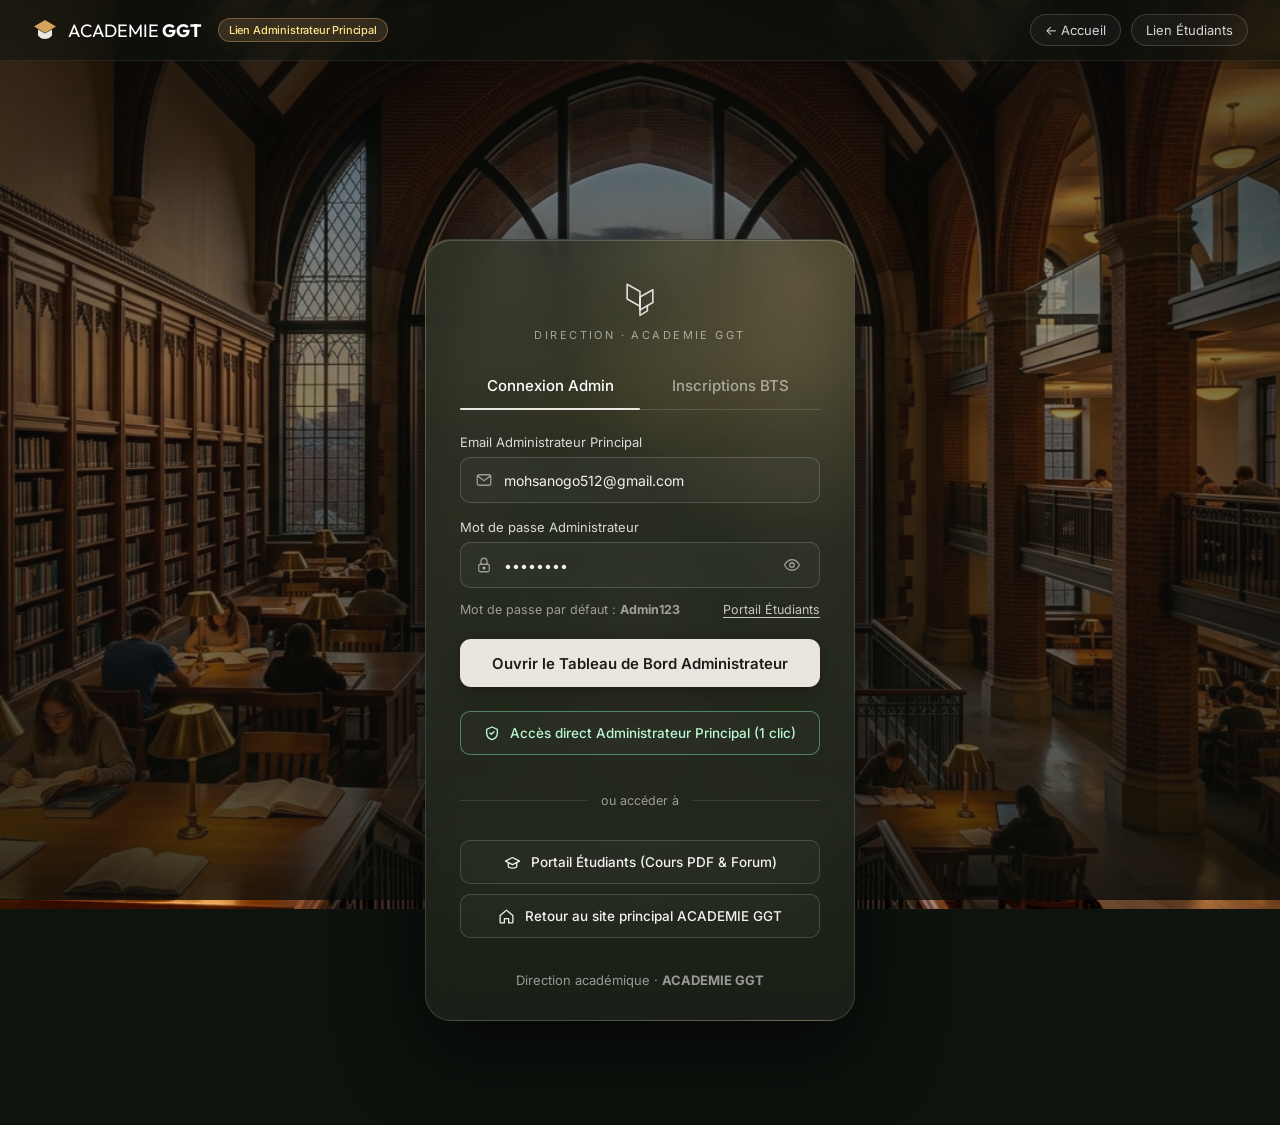
==== admin.html @ 1b9a5906 "feat: initial commit - ACADEMIE GGT platform (vitrine, etudiant, admin, backend Flask & render confi" ====
<!DOCTYPE html>
<html lang="fr">
<head>
  <meta charset="UTF-8" />
  <meta name="viewport" content="width=device-width, initial-scale=1.0" />
  <title>ACADEMIE GGT — Portail Administrateur Principal</title>
  <link rel="preconnect" href="https://fonts.googleapis.com" />
  <link rel="preconnect" href="https://fonts.gstatic.com" crossorigin />
  <link href="https://fonts.googleapis.com/css2?family=Outfit:wght@300;400;500;600;700;800&family=Inter:wght@400;500;600;700&display=swap" rel="stylesheet" />
  <link rel="stylesheet" href="portal.css?v=5" />
  <link rel="stylesheet" href="admin.css?v=1" />
</head>
<body class="admin-page">

  <!-- Image d'arrière-plan universitaire (Rectorat / Direction au crépuscule doré) -->
  <div class="portal-bg" aria-hidden="true"></div>
  <div class="portal-bg-shade" aria-hidden="true"></div>

  <header class="topbar">
    <a href="index.html" class="brand">
      <svg width="26" height="26" viewBox="0 0 26 26" fill="none">
        <path d="M13 3L2 9.5L13 16L24 9.5L13 3Z" fill="#D4A359"/>
        <path d="M6 12.5V18.5C6 18.5 8.5 22 13 22C17.5 22 20 18.5 20 18.5V12.5L13 16.5L6 12.5Z" fill="white" opacity="0.9"/>
      </svg>
      <span>ACADEMIE <strong>GGT</strong></span>
      <span class="badge-pill admin-pill">Lien Administrateur Principal</span>
    </a>
    <div class="topbar-links">
      <a href="index.html" class="ghost-link">← Accueil</a>
      <a href="etudiant.html" class="ghost-link">Lien Étudiants</a>
      <button id="adminLogoutBtn" class="btn-danger-sm" style="display:none">Déconnexion</button>
    </div>
  </header>

  <main class="portal-wrap">

    <!-- ══════════════════════════════════════════════════════════
         CARTE GLASSMORPHISM — CONNEXION ADMINISTRATEUR PRINCIPAL
         ══════════════════════════════════════════════════════════ -->
    <section id="adminLoginView" class="glass-auth-stage">
      <div class="glass-card">

        <!-- Emblème géométrique filaire en haut au centre -->
        <div class="glass-crest" aria-hidden="true">
          <svg width="44" height="44" viewBox="0 0 48 48" fill="none" stroke="currentColor" stroke-width="1.8" stroke-linecap="round" stroke-linejoin="round">
            <polygon points="10,9 24,17 24,33 10,25"/>
            <polygon points="24,23 38,15 38,29 24,37"/>
            <polyline points="24,33 24,43 32,38 32,32.5"/>
          </svg>
          <span class="crest-caption">DIRECTION · ACADEMIE GGT</span>
        </div>

        <!-- Onglets style référence -->
        <div class="glass-tabs">
          <button type="button" class="glass-tab active">Connexion Admin</button>
          <a href="etudiant.html?tab=register" class="glass-tab" style="text-decoration:none;display:inline-block;text-align:center">Inscriptions BTS</a>
        </div>

        <!-- Formulaire Administrateur Principal -->
        <form id="adminLoginForm" class="glass-form">
          <div class="field-group">
            <label for="adminEmail" class="field-label">Email Administrateur Principal</label>
            <div class="field-box">
              <svg class="field-ico" width="18" height="18" viewBox="0 0 24 24" fill="none" stroke="currentColor" stroke-width="1.7">
                <rect x="3" y="5" width="18" height="14" rx="2.5"/>
                <path d="M3.5 6.5L12 13L20.5 6.5"/>
              </svg>
              <input type="email" id="adminEmail" value="mohsanogo512@gmail.com" readonly />
            </div>
          </div>

          <div class="field-group">
            <label for="adminPwd" class="field-label">Mot de passe Administrateur</label>
            <div class="field-box">
              <svg class="field-ico" width="18" height="18" viewBox="0 0 24 24" fill="none" stroke="currentColor" stroke-width="1.7">
                <rect x="5" y="11" width="14" height="10" rx="2"/>
                <path d="M8 11V7a4 4 0 0 1 8 0v4"/>
                <circle cx="12" cy="16" r="1.2" fill="currentColor"/>
              </svg>
              <input type="password" id="adminPwd" value="Admin123" placeholder="Entrez le mot de passe administrateur" required />
              <button type="button" class="eye-btn" id="toggleAdminPwd" title="Afficher / masquer le mot de passe">
                <svg width="18" height="18" viewBox="0 0 24 24" fill="none" stroke="currentColor" stroke-width="1.7">
                  <path d="M2 12s3.6-7 10-7 10 7 10 7-3.6 7-10 7-10-7-10-7Z"/>
                  <circle cx="12" cy="12" r="3"/>
                </svg>
              </button>
            </div>
          </div>

          <div class="glass-row-meta">
            <span>Mot de passe par défaut : <strong>Admin123</strong></span>
            <a href="etudiant.html" class="aux-link">Portail Étudiants</a>
          </div>

          <button type="submit" class="btn-ivory">Ouvrir le Tableau de Bord Administrateur</button>
          <button type="button" id="quickAdminBtn" class="btn-outline-glass" style="margin-top:8px;border-color:rgba(134,239,172,.45);color:#bbf7d0">
            <svg width="16" height="16" viewBox="0 0 24 24" fill="none" stroke="currentColor" stroke-width="2" stroke-linecap="round" stroke-linejoin="round">
              <path d="M12 3l8 3.5v5.5c0 5-3.4 8.6-8 10-4.6-1.4-8-5-8-10V6.5L12 3z"/>
              <path d="M9 12l2 2 4-4"/>
            </svg>
            Accès direct Administrateur Principal (1 clic)
          </button>
          <div id="adminLoginMsg" class="alert-box" role="alert"></div>

          <div class="glass-divider">ou accéder à</div>

          <div class="glass-alt-actions">
            <a href="etudiant.html" class="btn-outline-glass">
              <svg width="17" height="17" viewBox="0 0 24 24" fill="none" stroke="currentColor" stroke-width="1.8" stroke-linecap="round" stroke-linejoin="round">
                <path d="M22 10L12 5 2 10l10 5 10-5z"/>
                <path d="M6 12.5v4.5c0 1.7 2.7 3 6 3s6-1.3 6-3v-4.5"/>
              </svg>
              Portail Étudiants (Cours PDF & Forum)
            </a>
            <a href="index.html" class="btn-outline-glass">
              <svg width="17" height="17" viewBox="0 0 24 24" fill="none" stroke="currentColor" stroke-width="1.8" stroke-linecap="round" stroke-linejoin="round">
                <path d="M3 10.5L12 3l9 7.5V20a1 1 0 0 1-1 1h-5v-6H9v6H4a1 1 0 0 1-1-1v-9.5Z"/>
              </svg>
              Retour au site principal ACADEMIE GGT
            </a>
          </div>

          <p class="glass-foot">
            Direction académique · <strong>ACADEMIE GGT</strong>
          </p>
        </form>

      </div>
    </section>

    <!-- ═══════════════════════════════════════════════════════════
         INTERFACE ADMINISTRATEUR INSPIRÉE DE planet1.jpg (PinenMFB)
         ═══════════════════════════════════════════════════════════ -->
    <section id="adminDashView" style="display:none">
      <div class="pinen-shell">

        <!-- ── SIDEBAR GAUCHE BLANCHE ── -->
        <aside class="pinen-sidebar">
          <div>
            <div class="pinen-brand">
              <div class="pinen-brand-logo">G</div>
              <div>
                <div class="pinen-brand-name">ACADEMIE GGT</div>
                <span class="pinen-brand-sub">Direction & Pilotage BTS</span>
              </div>
            </div>

            <div class="pinen-nav-section">
              <span class="pinen-nav-label">MENU</span>
              <div class="pinen-nav-list">
                <button type="button" class="pinen-nav-btn active" data-section="all">
                  <svg viewBox="0 0 24 24" fill="none" stroke="currentColor" stroke-width="1.9" stroke-linecap="round" stroke-linejoin="round">
                    <path d="M3 10.5L12 3l9 7.5V20a1 1 0 0 1-1 1h-5v-6H9v6H4a1 1 0 0 1-1-1v-9.5Z"/>
                  </svg>
                  Vue d'ensemble
                </button>
                <button type="button" class="pinen-nav-btn" data-section="secInscriptions">
                  <svg viewBox="0 0 24 24" fill="none" stroke="currentColor" stroke-width="1.9" stroke-linecap="round" stroke-linejoin="round">
                    <path d="M16 21v-2a4 4 0 0 0-4-4H6a4 4 0 0 0-4 4v2"/><circle cx="9" cy="7" r="4"/><path d="M19 8v6"/><path d="M22 11h-6"/>
                  </svg>
                  Inscriptions
                  <span class="pinen-nav-badge" id="navBadgeInscr">10</span>
                </button>
                <button type="button" class="pinen-nav-btn" data-section="secCoursPdf">
                  <svg viewBox="0 0 24 24" fill="none" stroke="currentColor" stroke-width="1.9" stroke-linecap="round" stroke-linejoin="round">
                    <path d="M14 2H6a2 2 0 0 0-2 2v16a2 2 0 0 0 2 2h12a2 2 0 0 0 2-2V8z"/><polyline points="14 2 14 8 20 8"/>
                  </svg>
                  Cours & PDF
                  <span class="pinen-nav-badge" id="navBadgePdfs">5</span>
                </button>
                <button type="button" class="pinen-nav-btn" data-section="secForum">
                  <svg viewBox="0 0 24 24" fill="none" stroke="currentColor" stroke-width="1.9" stroke-linecap="round" stroke-linejoin="round">
                    <path d="M21 15a2 2 0 0 1-2 2H7l-4 4V5a2 2 0 0 1 2-2h14a2 2 0 0 1 2 2z"/>
                  </svg>
                  Forum & Visites
                </button>
              </div>
            </div>

            <div class="pinen-nav-section">
              <span class="pinen-nav-label">FINANCES & COURRIER</span>
              <div class="pinen-nav-list">
                <button type="button" class="pinen-nav-btn" data-section="secInscriptions">
                  <svg viewBox="0 0 24 24" fill="none" stroke="currentColor" stroke-width="1.9" stroke-linecap="round" stroke-linejoin="round">
                    <rect x="2" y="5" width="20" height="14" rx="2"/><line x1="2" y1="10" x2="22" y2="10"/>
                  </svg>
                  Budget (10.000 F)
                </button>
                <button type="button" class="pinen-nav-btn" data-section="secMailbox">
                  <svg viewBox="0 0 24 24" fill="none" stroke="currentColor" stroke-width="1.9" stroke-linecap="round" stroke-linejoin="round">
                    <rect x="2" y="4" width="20" height="16" rx="2"/><path d="m22 7-10 7L2 7"/>
                  </svg>
                  Boîte Mail Site
                  <span class="pinen-nav-badge" id="navBadgeMail">6</span>
                </button>
              </div>
            </div>

            <div class="pinen-nav-section">
              <span class="pinen-nav-label">NAVIGATION SITE</span>
              <div class="pinen-nav-list">
                <a href="etudiant.html" class="pinen-nav-btn">
                  <svg viewBox="0 0 24 24" fill="none" stroke="currentColor" stroke-width="1.9" stroke-linecap="round" stroke-linejoin="round">
                    <path d="M22 10L12 5 2 10l10 5 10-5z"/><path d="M6 12.5v4.5c0 1.7 2.7 3 6 3s6-1.3 6-3v-4.5"/>
                  </svg>
                  Portail Étudiant
                </a>
                <a href="index.html" class="pinen-nav-btn">
                  <svg viewBox="0 0 24 24" fill="none" stroke="currentColor" stroke-width="1.9" stroke-linecap="round" stroke-linejoin="round">
                    <circle cx="12" cy="12" r="10"/><line x1="2" y1="12" x2="22" y2="12"/><path d="M12 2a15.3 15.3 0 0 1 4 10 15.3 15.3 0 0 1-4 10 15.3 15.3 0 0 1-4-10 15.3 15.3 0 0 1 4-10z"/>
                  </svg>
                  Site Principal
                </a>
                <button type="button" id="sidebarLogoutBtn" class="pinen-nav-btn">
                  <svg viewBox="0 0 24 24" fill="none" stroke="currentColor" stroke-width="1.9" stroke-linecap="round" stroke-linejoin="round">
                    <path d="M9 21H5a2 2 0 0 1-2-2V5a2 2 0 0 1 2-2h4"/><polyline points="16 17 21 12 16 7"/><line x1="21" y1="12" x2="9" y2="12"/>
                  </svg>
                  Déconnexion
                </button>
              </div>
            </div>
          </div>

          <!-- Carte Sombre Bas de Sidebar (Clôture Fin de Mois) -->
          <div class="pinen-pro-card">
            <div class="pinen-pro-ico">G</div>
            <h4>Clôture Fin de Mois</h4>
            <p>Chaque identifiant est valable 1 mois exact. Clôturez le mois pour renouveler les cotisations de 10.000 FCFA.</p>
            <button type="button" id="expireMonthBtn" class="pinen-pro-btn">
              Clôturer le mois (10.000 F)
            </button>
          </div>
        </aside>

        <!-- ── ZONE PRINCIPALE DROITE ── -->
        <div class="pinen-main">

          <!-- En-tête Supérieur (identique à planet1.jpg) -->
          <header class="pinen-header">
            <div class="pinen-title-wrap">
              <h1>Rapport Académique & Budget</h1>
              <p id="smtpStatusText">Vendredi 16 Octobre 2026 · Tarif mensuel : 10.000 FCFA / étudiant (10 inscriptions simulées)</p>
            </div>

            <div class="pinen-header-right">
              <div class="pinen-search-box">
                <svg width="16" height="16" viewBox="0 0 24 24" fill="none" stroke="#5b625e" stroke-width="2">
                  <circle cx="11" cy="11" r="8"/><line x1="21" y1="21" x2="16.65" y2="16.65"/>
                </svg>
                <input type="text" id="adminSearchInput" placeholder="Rechercher un étudiant, ID..." />
              </div>

              <button type="button" class="pinen-icon-circle" id="topMailBtn" title="Ouvrir la Boîte Mail du Site">
                <span class="pinen-notif-dot" id="mailNotifDot"></span>
                <svg width="18" height="18" viewBox="0 0 24 24" fill="none" stroke="currentColor" stroke-width="1.9">
                  <rect x="2" y="4" width="20" height="16" rx="2"/><path d="m22 7-10 7L2 7"/>
                </svg>
              </button>

              <div class="pinen-profile">
                <div class="pinen-avatar">
                  <svg width="20" height="20" viewBox="0 0 24 24" fill="none" stroke="currentColor" stroke-width="1.9">
                    <path d="M20 21v-2a4 4 0 0 0-4-4H8a4 4 0 0 0-4 4v2"/><circle cx="12" cy="7" r="4"/>
                  </svg>
                </div>
                <div class="pinen-profile-info">
                  <strong>Mohamed Sanogo</strong>
                  <span>Administrateur Principal</span>
                </div>
              </div>
            </div>
          </header>

          <!-- Bannière de Notification Globale -->
          <div id="adminGlobalNotice" class="alert-box" style="display:none;background:linear-gradient(135deg, #1e40af, #0284c7);color:#ffffff;border:none;border-radius:14px;padding:14px 18px;box-shadow:0 8px 24px rgba(30,64,175,0.3)"></div>

          <!-- ── GRILLE BENTO (4 KPIs + Barres Forum + Camembert Budget + Bulles Top Étudiants) ── -->
          <div class="pinen-bento" id="bentoOverview">

            <!-- Colonne Gauche (4 KPIs + Graphique Barres) -->
            <div class="pinen-bento-left">

              <!-- 4 KPI Cards (2x2) -->
              <div class="pinen-kpi-grid">
                <!-- KPI 1 : Budget (Carte Vert Forêt Featured) -->
                <article class="pinen-kpi featured">
                  <div class="pinen-kpi-top">
                    <div class="pinen-kpi-ico">
                      <svg width="22" height="22" viewBox="0 0 24 24" fill="none" stroke="currentColor" stroke-width="2">
                        <rect x="2" y="5" width="20" height="14" rx="2"/><line x1="2" y1="10" x2="22" y2="10"/>
                      </svg>
                    </div>
                    <span class="pinen-pill-delta" id="kpiBudgetDelta">+100% objectif</span>
                  </div>
                  <div class="pinen-kpi-label">Budget Total (10.000 FCFA × 10 inscr.)</div>
                  <div class="pinen-kpi-bottom">
                    <strong class="pinen-kpi-val" id="kpiBudgetTotal">100 000 FCFA</strong>
                    <span class="pinen-kpi-sub" id="kpiBudgetSub">70.000 F validés<br>30.000 F à approuver</span>
                  </div>
                </article>

                <!-- KPI 2 : Inscriptions à Valider & Approuver -->
                <article class="pinen-kpi">
                  <div class="pinen-kpi-top">
                    <div class="pinen-kpi-ico">
                      <svg width="22" height="22" viewBox="0 0 24 24" fill="none" stroke="currentColor" stroke-width="2">
                        <line x1="18" y1="20" x2="18" y2="10"/><line x1="12" y1="20" x2="12" y2="4"/><line x1="6" y1="20" x2="6" y2="14"/>
                      </svg>
                    </div>
                    <span class="pinen-pill-delta" id="kpiInscrBadge">+10.9%</span>
                  </div>
                  <div class="pinen-kpi-label">Inscriptions Simulées (À valider / Approuvées)</div>
                  <div class="pinen-kpi-bottom">
                    <strong class="pinen-kpi-val" id="kpiTotalInscr">10</strong>
                    <span class="pinen-kpi-sub" id="kpiInscrSub">7 approuvées<br>3 à valider</span>
                  </div>
                </article>

                <!-- KPI 3 : Visites & Étudiants Actifs Forum -->
                <article class="pinen-kpi">
                  <div class="pinen-kpi-top">
                    <div class="pinen-kpi-ico">
                      <svg width="22" height="22" viewBox="0 0 24 24" fill="none" stroke="currentColor" stroke-width="2">
                        <path d="M16 21v-2a4 4 0 0 0-4-4H6a4 4 0 0 0-4 4v2"/><circle cx="9" cy="7" r="4"/><line x1="19" y1="8" x2="19" y2="14"/><line x1="22" y1="11" x2="16" y2="11"/>
                      </svg>
                    </div>
                    <span class="pinen-pill-delta">+24.6%</span>
                  </div>
                  <div class="pinen-kpi-label">Visites & Étudiants Actifs sur le Forum</div>
                  <div class="pinen-kpi-bottom">
                    <strong class="pinen-kpi-val" id="kpiForumVisits">2 048</strong>
                    <span class="pinen-kpi-sub">Visites étudiants<br>vs mois dernier</span>
                  </div>
                </article>

                <!-- KPI 4 : Boîte Mail & Cours PDF -->
                <article class="pinen-kpi">
                  <div class="pinen-kpi-top">
                    <div class="pinen-kpi-ico">
                      <svg width="22" height="22" viewBox="0 0 24 24" fill="none" stroke="currentColor" stroke-width="2">
                        <path d="M20.59 13.41l-7.17 7.17a2 2 0 0 1-2.83 0L2 12V2h10l8.59 8.59a2 2 0 0 1 0 2.82z"/><line x1="7" y1="7" x2="7.01" y2="7"/>
                      </svg>
                    </div>
                    <span class="pinen-pill-delta">+20.9%</span>
                  </div>
                  <div class="pinen-kpi-label">Messages Boîte Mail & Cours PDF Publiés</div>
                  <div class="pinen-kpi-bottom">
                    <strong class="pinen-kpi-val" id="kpiMailAndPdf">6 Mails · 5 PDF</strong>
                    <span class="pinen-kpi-sub" id="kpiUnreadSub">3 mails non lus<br>5 supports BTS</span>
                  </div>
                </article>
              </div>

              <!-- Graphique Barres Doubles : Statistiques de visite des étudiants les plus actifs sur le forum -->
              <article class="pinen-habbits-card">
                <div class="pinen-card-head">
                  <div>
                    <h3>Statistiques de Visite — Étudiants les Plus Actifs sur le Forum</h3>
                    <p>Suivi des visites du portail, téléchargements PDF et interventions sur le forum académique</p>
                  </div>
                  <button type="button" class="pinen-filter-pill" onclick="document.getElementById('secForum').scrollIntoView({behavior:'smooth'})">
                    Ce mois (Oct. 2026) ▾
                  </button>
                </div>

                <div class="pinen-legend">
                  <span><i class="pinen-dot light"></i> Visites & lectures PDF</span>
                  <span><i class="pinen-dot dark"></i> Interventions & réponses Forum</span>
                </div>

                <div class="pinen-bars-stage">
                  <div class="pinen-y-axis">
                    <span>400</span>
                    <span>300</span>
                    <span>200</span>
                    <span>100</span>
                    <span>0</span>
                  </div>
                  <div class="pinen-bars-cols" id="forumActiveBars">
                    <!-- Généré dynamiquement par JS -->
                  </div>
                </div>
              </article>

            </div>

            <!-- Colonne Droite (Camembert Budget + Bulles Top Étudiants Forum) -->
            <div class="pinen-bento-right">

              <!-- Carte Camembert Vert Sauge : Répartition du Budget (10 x 10.000 FCFA) -->
              <article class="pinen-stat-card">
                <div class="pinen-card-head">
                  <div>
                    <h3>Statistiques Budget & Filières</h3>
                    <p>Base : 10.000 FCFA / personne (10 inscr.)</p>
                  </div>
                  <span class="pinen-filter-pill" style="background:rgba(255,255,255,.55)">100.000 F ▾</span>
                </div>

                <div class="pinen-pie-wrap">
                  <svg class="pinen-pie-svg" viewBox="0 0 200 200">
                    <!-- Secteur principal : Cotisations Approuvées (70%) -->
                    <circle cx="100" cy="100" r="88" fill="#1d4ed8" />
                    <!-- Secteur 2 : Inscriptions en cours de traitement -->
                    <path d="M100,100 L180,62 A88,88 0 0,1 188,100 Z" fill="#0284c7" stroke="#e0f2fe" stroke-width="2" />
                    <!-- Secteur 3 : En attente de validation / cotisations -->
                    <path d="M100,100 L188,100 A88,88 0 0,1 164,160 Z" fill="#f59e0b" stroke="#e0f2fe" stroke-width="2" />
                    <line x1="100" y1="100" x2="180" y2="62" stroke="#e0f2fe" stroke-width="2" />
                  </svg>
                </div>

                <div class="pinen-stat-rows">
                  <div class="pinen-stat-row">
                    <span>Cotisations Approuvées</span>
                    <strong id="pieApprovedAmount">70.000 F</strong>
                    <span class="pinen-pill-delta" id="pieApprovedPct">+70.0%</span>
                  </div>
                  <div class="pinen-stat-row">
                    <span>Inscriptions à Valider</span>
                    <strong id="piePendingAmount">30.000 F</strong>
                    <span class="pinen-pill-delta warn" id="piePendingPct">3 en attente</span>
                  </div>
                  <div class="pinen-stat-row">
                    <span>Budget Total (10 inscr.)</span>
                    <strong id="pieTotalAmount">100.000 F</strong>
                    <span class="pinen-pill-delta">10.000 F/pers.</span>
                  </div>
                </div>

                <button type="button" id="approveAllQuickBtn" class="pinen-btn-green" style="width:100%;justify-content:center;margin-top:14px">
                  ✓ Approuver les 10 inscriptions (100.000 FCFA)
                </button>
              </article>

              <!-- Carte Bulles Vertes : Croissance & Top Étudiants Actifs du Forum -->
              <article class="pinen-growth-card">
                <div class="pinen-card-head">
                  <div>
                    <h3>Top Étudiants Actifs (Forum)</h3>
                    <p>Taux d'assiduité & participation par étudiant</p>
                  </div>
                  <span class="pinen-filter-pill">En direct ▾</span>
                </div>

                <div class="pinen-growth-body">
                  <div class="pinen-bubbles">
                    <div class="pinen-bubble b1">87%</div>
                    <div class="pinen-bubble b4">17%</div>
                    <div class="pinen-bubble b2">57%</div>
                    <div class="pinen-bubble b3">37%</div>
                  </div>

                  <div class="pinen-country-list" id="topActiveStudentsList">
                    <!-- Généré dynamiquement par JS -->
                  </div>
                </div>
              </article>

            </div>
          </div>

          <!-- ═══════════════════════════════════════════════════════════
               SECTION 1 : LES 10 INSCRIPTIONS À VALIDER & BUDGET (10.000 F / PERS.)
               ═══════════════════════════════════════════════════════════ -->
          <section class="pinen-panel-card" id="secInscriptions">
            <div class="pinen-panel-head">
              <div>
                <h3>Inscriptions à Valider & Approuver — Budget (10.000 FCFA / personne)</h3>
                <p>Simulation de <strong>10 inscriptions</strong> soit un budget mensuel de <strong>100.000 FCFA</strong> · Format ID : <code>Initiales-DateInscription-Classe</code> (valable 1 mois)</p>
              </div>
              <div style="display:flex;gap:10px;flex-wrap:wrap">
                <button type="button" id="approveAllBtn" class="pinen-btn-lime">
                  ✓ Tout Valider & Approuver (100.000 FCFA)
                </button>
                <button type="button" id="toggleAddStudentBtn" class="pinen-btn-green">
                  + Simuler une nouvelle inscription (+10.000 F)
                </button>
              </div>
            </div>

            <!-- Formulaire rapide pour simuler une inscription supplémentaire -->
            <form id="quickAddStudentForm" class="pinen-form" style="display:none;margin-bottom:18px;grid-template-columns:repeat(auto-fit,minmax(200px,1fr));display:none">
              <div>
                <label>Nom & Prénom de l'étudiant</label>
                <input type="text" id="simStuName" placeholder="Ex : Konan Franck Olivier" required />
              </div>
              <div>
                <label>Email de l'étudiant</label>
                <input type="email" id="simStuEmail" placeholder="franck.konan@academie-ggt.ci" required />
              </div>
              <div>
                <label>Téléphone</label>
                <input type="text" id="simStuPhone" placeholder="+225 07 00 00 00 00" />
              </div>
              <div>
                <label>Filière unique</label>
                <input type="text" id="simStuClasse" value="BTS 2 - GC-GT" readonly style="background:#eff6ff;font-weight:600;color:#1d4ed8;border:1px solid #bfdbfe" />
              </div>
              <div>
                <label>Établissement d'origine (Yamoussoukro)</label>
                <select id="simStuEcole" required>
                  <option value="INP-HB (ESTP Yamoussoukro)">INP-HB (ESTP Yamoussoukro)</option>
                  <option value="ESBTP Yamoussoukro">ESBTP Yamoussoukro</option>
                  <option value="EPI-YAKRO">EPI-YAKRO</option>
                  <option value="ESETEC Yamoussoukro">ESETEC Yamoussoukro</option>
                  <option value="2IFTP Yamoussoukro">2IFTP Yamoussoukro</option>
                  <option value="Autre établissement (Yamoussoukro)">Autre établissement (Yamoussoukro)</option>
                </select>
              </div>
              <div style="display:flex;align-items:flex-end">
                <button type="submit" class="pinen-btn-green" style="width:100%;justify-content:center">Ajouter (+10.000 FCFA)</button>
              </div>
            </form>

            <div class="table-scroll">
              <table class="pinen-table">
                <thead>
                  <tr>
                    <th>#</th>
                    <th>Étudiant & Contact</th>
                    <th>Établissement (Yamoussoukro)</th>
                    <th>Filière</th>
                    <th>Cotisation</th>
                    <th>Identifiant Unique</th>
                    <th>Statut & Validité (1 mois)</th>
                    <th>Actions Administrateur</th>
                  </tr>
                </thead>
                <tbody id="studentsTableBody"></tbody>
              </table>
            </div>
          </section>

          <!-- ═══════════════════════════════════════════════════════════
               SECTION 2 : BOÎTE MAIL DU SITE (mohsanogo512@gmail.com)
               ═══════════════════════════════════════════════════════════ -->
          <section class="pinen-panel-card" id="secMailbox">
            <div class="pinen-panel-head">
              <div>
                <h3>Boîte Mail du Site — Courriers & Demandes des Étudiants</h3>
                <p>Réception centralisée sur <strong>mohsanogo512@gmail.com</strong> (justificatifs de paiement 10.000 FCFA, demandes d'identifiants et questions)</p>
              </div>
              <span class="pinen-status active" id="inboxCountBadge">6 messages reçus</span>
            </div>

            <div class="pinen-mail-grid">
              <div class="pinen-mail-list" id="adminMailList"></div>
              <div class="pinen-mail-reader" id="adminMailReader"></div>
            </div>
          </section>

          <!-- ═══════════════════════════════════════════════════════════
               SECTION 3 : ENVOYER DES FICHIERS PDF AU NIVEAU DES COURS
               ═══════════════════════════════════════════════════════════ -->
          <section class="pinen-panel-card" id="secCoursPdf">
            <div class="pinen-panel-head">
              <div>
                <h3>Envoyer & Gérer les Fichiers PDF au Niveau des Cours</h3>
                <p>Publiez de nouveaux <strong>Cours PDF</strong> ou <strong>Exercices & Corrigés PDF</strong> directement accessibles dans l'Espace Étudiant et sur le site</p>
              </div>
            </div>

            <div class="admin-split">
              <form id="uploadPdfForm" class="pinen-form">
                <h4 style="font-family:'Outfit',sans-serif;font-size:17px;color:#1d4ed8">Ajouter un document PDF sur le site</h4>
                <label>Titre du cours ou de l'exercice corrigé</label>
                <input type="text" name="title" placeholder="Ex : Cours Levés & Cheminements Polygonaux" required />

                <label>Type de support PDF</label>
                <select name="category" required>
                  <option value="cours">Cours en format PDF</option>
                  <option value="exercice_corrige">Exercices & Corrigés en format PDF</option>
                </select>

                <label>Filière & Promotion</label>
                <input type="text" name="classe" value="BTS 2 - GC-GT" readonly style="background:#eff6ff;font-weight:600;color:#1d4ed8" />

                <label>Module / Matière Topographie</label>
                <select name="subject" required>
                  <option value="Levés & Tachéométrie">Levés & Tachéométrie (Stations totales & Cheminements)</option>
                  <option value="Calculs Topométriques">Calculs Topométriques (Gisement, Relèvement & Polygonation)</option>
                  <option value="GNSS & Géodésie">GNSS & Géodésie (GPS RTK & Systèmes WGS84/UTM)</option>
                  <option value="Foncier & Droit Cadastral">Foncier & Droit Cadastral (Bornage, Lotissement & ACD)</option>
                  <option value="DAO Topo & VRD">DAO Topo & VRD (Covadis, AutoCAD & Voirie)</option>
                  <option value="Projet de Fin d'Études GC-GT">Projet de Fin d'Études GC-GT</option>
                </select>

                <label>Sélectionner le fichier PDF</label>
                <input type="file" name="pdf_file" accept=".pdf,application/pdf" required />

                <button type="submit" class="pinen-btn-green" style="justify-content:center;margin-top:4px">
                  Envoyer le PDF sur le site (Cours & Corrigés)
                </button>
              </form>

              <div>
                <h4 style="font-family:'Outfit',sans-serif;font-size:17px;margin-bottom:12px;color:#0f172a">Supports PDF actuellement en ligne</h4>
                <div id="adminPdfList" style="display:grid;grid-template-columns:repeat(auto-fill,minmax(260px,1fr));gap:14px"></div>
              </div>
            </div>
          </section>

          <!-- ═══════════════════════════════════════════════════════════
               SECTION 4 : FORUM ACADÉMIQUE (PUBLIER, RÉPONDRE & VISITES)
               ═══════════════════════════════════════════════════════════ -->
          <section class="pinen-panel-card" id="secForum">
            <div class="pinen-panel-head">
              <div>
                <h3>Forum Académique — Publier un Sujet & Répondre aux Étudiants</h3>
                <p>Interagissez avec les étudiants, publiez des annonces de cours et suivez les membres les plus actifs</p>
              </div>
            </div>

            <div class="forum-layout">
              <form id="adminPostForm" class="pinen-form">
                <h4 style="font-family:'Outfit',sans-serif;font-size:17px;color:#1d4ed8">Publier sur le Forum en tant qu'Admin</h4>
                <label>Titre de l'annonce ou du sujet de cours</label>
                <input type="text" id="admPostTitle" placeholder="Ex : Corrigé du sujet blanc BTS GC-GT disponible" required />
                <label>Message destiné aux étudiants</label>
                <textarea id="admPostContent" rows="4" placeholder="Rédigez votre explication ou annonce officielle..." required></textarea>
                <button type="submit" class="pinen-btn-green" style="justify-content:center">
                  Publier sur le Forum Académique
                </button>
              </form>

              <div id="adminForumList" style="display:flex;flex-direction:column;gap:14px"></div>
            </div>
          </section>

        </div>
      </div>
    </section>

  </main>

  <script src="ggt-data.js?v=1"></script>
  <script>
    const API = (location.protocol === 'file:') ? 'http://localhost:5000' : '';
    const FEE_PER_STUDENT = GGT.FEE; // 10.000 FCFA par personne
    let adminPwd = sessionStorage.getItem('ggt_admin_pwd') || '';
    let selectedMailId = 1;
    let searchFilter = '';

    const esc = (v) => String(v ?? '').replace(/[&<>"']/g, c => ({ '&': '&amp;', '<': '&lt;', '>': '&gt;', '"': '&quot;', "'": '&#39;' }[c]));

    // Statistiques de visite et d'activité sur le forum des étudiants les plus actifs
    const ACTIVE_FORUM_STATS = [
      { name: 'Mohamed S.', fullName: 'Mohamed Sanogo', initials: 'MS', classe: 'BTS 2 - GC-GT', visits: 384, posts: 42, pct: 87 },
      { name: 'Koné A.', fullName: 'Koné Aminata', initials: 'KA', classe: 'BTS 2 - GC-GT', visits: 342, posts: 28, pct: 76 },
      { name: 'Kouadio M.', fullName: 'Kouadio Marc-Arthur', initials: 'KM', classe: 'BTS 2 - GC-GT', visits: 295, posts: 34, pct: 68 },
      { name: 'Yao Grâce', fullName: 'Yao Grâce Manuella', initials: 'YG', classe: 'BTS 2 - GC-GT', visits: 248, posts: 19, pct: 57 },
      { name: 'Bamba C.', fullName: 'Bamba Cheick Oumar', initials: 'BC', classe: 'BTS 2 - GC-GT', visits: 318, posts: 39, pct: 74 },
      { name: "N'Guessan E.", fullName: "N'Guessan Aya Estelle", initials: 'NE', classe: 'BTS 2 - GC-GT', visits: 330, posts: 22, pct: 64 }
    ];

    // Données partagées avec le portail étudiant (ggt-data.js)
    function getDefaultMailbox() { return GGT.defaultDB().mailbox; }
    function getLocalDB() {
      const db = GGT.load();
      if (!db.mailbox) { db.mailbox = getDefaultMailbox(); GGT.save(db); }
      return db;
    }
    function saveLocalDB(db) { GGT.save(db); }

    function generateStudentCodeLocal(fullName, regDateStr, classe) {
      const parts = (fullName || '').trim().split(/[\s\-']+/).filter(Boolean);
      const initials = parts.map(p => p[0].toUpperCase()).join('') || 'ETU';
      let ddmmyyyy = '16102026';
      if (regDateStr && regDateStr.includes('-')) {
        const [y, m, d] = regDateStr.split('-');
        ddmmyyyy = `${d}${m}${y}`;
      } else if (regDateStr && regDateStr.includes('/')) {
        ddmmyyyy = regDateStr.split(' ')[0].replace(/\//g, '');
      }
      const cleanClasse = (classe || '').toUpperCase().replace(/[^A-Z0-9]/g, '');
      return `${initials}-${ddmmyyyy}-${cleanClasse}`;
    }

    const formatFCFA = (n) => Number(n || 0).toLocaleString('fr-FR') + ' FCFA';

    const showNotice = (text, type = 'ok') => {
      const box = document.getElementById('adminGlobalNotice');
      box.style.display = 'block';
      box.style.background = type === 'err' ? 'linear-gradient(135deg, #b91c1c, #dc2626)' : 'linear-gradient(135deg, #1d4ed8, #0284c7)';
      box.innerHTML = text;
      box.scrollIntoView({ behavior: 'smooth', block: 'nearest' });
      setTimeout(() => { box.style.display = 'none'; }, 6000);
    };

    // Afficher / masquer le mot de passe
    document.getElementById('toggleAdminPwd').addEventListener('click', () => {
      const inp = document.getElementById('adminPwd');
      inp.type = inp.type === 'password' ? 'text' : 'password';
    });

    async function doAdminLogin(pwd) {
      const msg = document.getElementById('adminLoginMsg');
      try {
        const res = await fetch(API + '/api/admin/login', {
          method: 'POST',
          headers: { 'Content-Type': 'application/json' },
          body: JSON.stringify({ password: pwd })
        });
        const data = await res.json();
        if (!res.ok) throw new Error(data.error || 'Mot de passe incorrect');
        adminPwd = pwd;
        sessionStorage.setItem('ggt_admin_pwd', pwd);
        loadDashboard();
      } catch (err) {
        if (err.message === 'Mot de passe incorrect' || err.message === 'Mot de passe administrateur incorrect.') {
          msg.className = 'alert-box err';
          msg.textContent = 'Mot de passe incorrect. Utilisez Admin123';
          return;
        }
        if (pwd === 'Admin123') {
          adminPwd = pwd;
          sessionStorage.setItem('ggt_admin_pwd', pwd);
          loadDashboard();
        } else {
          msg.className = 'alert-box err';
          msg.textContent = 'Mot de passe incorrect. Utilisez Admin123';
        }
      }
    }

    document.getElementById('adminLoginForm').addEventListener('submit', async (e) => {
      e.preventDefault();
      const pwd = document.getElementById('adminPwd').value.trim();
      await doAdminLogin(pwd);
    });

    document.getElementById('quickAdminBtn')?.addEventListener('click', async () => {
      const inp = document.getElementById('adminPwd');
      if (inp) inp.value = 'Admin123';
      await doAdminLogin('Admin123');
    });

    function renderForumActiveCharts() {
      // Barres doubles (Customer Habbits style) avec animation staggered
      const barsWrap = document.getElementById('forumActiveBars');
      if (barsWrap) {
        barsWrap.innerHTML = ACTIVE_FORUM_STATS.map((s, idx) => {
          const visitH = Math.round((s.visits / 400) * 165);
          const postH = Math.round((s.posts / 48) * 165);
          return `
            <div class="pinen-bar-group" style="--i:${idx}" title="${s.fullName} (${s.classe}) : ${s.visits} visites · ${s.posts} messages forum">
              <div class="pinen-bar-pair">
                <div class="pinen-bar light" style="height:${visitH}px" data-val="${s.visits}"></div>
                <div class="pinen-bar dark" style="height:${postH}px" data-val="${s.posts}"></div>
              </div>
              <span class="pinen-bar-label">${s.name}</span>
            </div>
          `;
        }).join('');
      }

      // Top 4 étudiants actifs (Customer Growth style)
      const topWrap = document.getElementById('topActiveStudentsList');
      if (topWrap) {
        topWrap.innerHTML = ACTIVE_FORUM_STATS.slice(0, 4).map((s, idx) => `
          <div class="pinen-country-item" style="--i:${idx}">
            <div class="pinen-stu-badge">${s.initials}</div>
            <div>
              <div class="pinen-country-meta">
                <span>${s.fullName}</span>
                <small>${s.visits} vis. · ${s.posts} msg</small>
              </div>
              <div class="pinen-prog-track">
                <div class="pinen-prog-fill" style="width:${s.pct}%"></div>
              </div>
            </div>
          </div>
        `).join('');
      }
    }

    async function loadDashboard() {
      if (!adminPwd) return;
      const localDb = getLocalDB();
      let data = null;
      try {
        const res = await fetch(API + '/api/admin/overview', {
          headers: { 'X-Admin-Password': adminPwd }
        });
        if (res.ok) {
          data = await res.json();
          if (data.students && data.students.length >= 10) {
            localDb.students = data.students;
          } else {
            data.students = localDb.students;
          }
          if (data.resources && data.resources.length) {
            localDb.resources = data.resources;
          }
          if (data.forum && data.forum.length) {
            localDb.forum = data.forum;
          }
          saveLocalDB(localDb);
        }
      } catch (_) {}

      if (!data) {
        data = {
          admin_email: 'mohsanogo512@gmail.com',
          smtp_configured: false,
          students: localDb.students,
          resources: localDb.resources,
          forum: localDb.forum
        };
      }

      document.body.classList.add('admin-dash-active');
      document.getElementById('adminLoginView').style.display = 'none';
      document.getElementById('adminDashView').style.display = 'block';
      document.getElementById('adminLogoutBtn').style.display = 'inline-flex';

      const st = data.students || [];
      const totalCount = st.length;
      const activeCount = st.filter(s => s.status === 'active').length;
      const pendingCount = st.filter(s => s.status === 'pending').length;
      const expiredCount = st.filter(s => s.status === 'expired').length;

      // Calculs Budget (10.000 FCFA / personne)
      const totalSimulatedBudget = totalCount * FEE_PER_STUDENT;
      const approvedBudget = activeCount * FEE_PER_STUDENT;
      const pendingBudget = (pendingCount + expiredCount) * FEE_PER_STUDENT;
      const approvedPct = totalCount ? Math.round((activeCount / totalCount) * 100) : 0;

      document.getElementById('kpiBudgetTotal').textContent = formatFCFA(totalSimulatedBudget);
      document.getElementById('kpiBudgetDelta').textContent = `${approvedPct}% encaissé`;
      document.getElementById('kpiBudgetSub').innerHTML = `${ approvedBudget.toLocaleString('fr-FR') } F approuvés<br>${ pendingBudget.toLocaleString('fr-FR') } F à valider`;

      document.getElementById('kpiTotalInscr').textContent = totalCount;
      document.getElementById('kpiInscrBadge').textContent = pendingCount > 0 ? `${pendingCount} à valider` : '100% validé';
      document.getElementById('kpiInscrSub').innerHTML = `${activeCount} approuvées<br>${pendingCount} en attente`;

      const mails = localDb.mailbox || getDefaultMailbox();
      const unreadMails = mails.filter(m => m.unread).length;
      const pdfCount = (data.resources || []).length;
      document.getElementById('kpiMailAndPdf').textContent = `${mails.length} Mails · ${pdfCount} PDF`;
      document.getElementById('kpiUnreadSub').innerHTML = `${unreadMails} non lu(s)<br>${pdfCount} supports BTS`;

      document.getElementById('navBadgeInscr').textContent = totalCount;
      document.getElementById('navBadgePdfs').textContent = pdfCount;
      document.getElementById('navBadgeMail').textContent = unreadMails || mails.length;
      const dot = document.getElementById('mailNotifDot');
      if (dot) dot.style.display = unreadMails > 0 ? 'block' : 'none';

      // Mise à jour de la carte Camembert Budget
      document.getElementById('pieApprovedAmount').textContent = approvedBudget.toLocaleString('fr-FR') + ' F';
      document.getElementById('pieApprovedPct').textContent = `+${approvedPct}%`;
      document.getElementById('piePendingAmount').textContent = pendingBudget.toLocaleString('fr-FR') + ' F';
      document.getElementById('piePendingPct').textContent = pendingCount + expiredCount > 0 ? `${pendingCount + expiredCount} à valider` : '0 en attente';
      document.getElementById('pieTotalAmount').textContent = totalSimulatedBudget.toLocaleString('fr-FR') + ' F';

      renderForumActiveCharts();
      renderStudents(st);
      renderMailbox(mails);
      renderAdminPdfs(data.resources || []);
      renderAdminForum(data.forum || []);
    }

    function renderStudents(students) {
      const tbody = document.getElementById('studentsTableBody');
      const filtered = students.filter(s => {
        if (!searchFilter) return true;
        const q = searchFilter.toLowerCase();
        return (s.full_name || '').toLowerCase().includes(q) ||
               (s.email || '').toLowerCase().includes(q) ||
               (s.classe || '').toLowerCase().includes(q) ||
               (s.ecole || '').toLowerCase().includes(q) ||
               (s.student_code || '').toLowerCase().includes(q);
      });

      if (!filtered.length) {
        tbody.innerHTML = '<tr><td colspan="8" class="empty">Aucune inscription correspondante.</td></tr>';
        return;
      }

      tbody.innerHTML = filtered.map((s, idx) => {
        const badge = s.status === 'active'
          ? '<span class="pinen-status active">✓ Approuvé · Actif (1 mois)</span>'
          : s.status === 'pending'
          ? '<span class="pinen-status pending">⏳ À valider (10.000 F)</span>'
          : '<span class="pinen-status expired">Expiré (Fin de mois)</span>';

        const previewCode = s.student_code || generateStudentCodeLocal(s.full_name, s.registered_at, s.classe);
        const mailSubject = encodeURIComponent(`[ACADEMIE GGT] Votre identifiant d'accès (${s.classe})`);
        const mailBody = encodeURIComponent(
          `Bonjour ${s.full_name},\n\nVotre inscription aux cours de renforcement ACADEMIE GGT (${s.classe} — ${s.ecole || 'Yamoussoukro'}) et votre cotisation mensuelle de 10.000 FCFA sont confirmées.\n\nVoici votre identifiant personnel unique (valable 1 mois) :\n${previewCode}\n\nExpire le : ${s.valid_until || 'Dans 30 jours'}\nPortail étudiant : etudiant.html\n\nCordialement,\nL'Administration ACADEMIE GGT`
        );

        return `
          <tr>
            <td><strong>#${idx + 1}</strong></td>
            <td>
              <strong style="color:#0f172a">${s.full_name}</strong><br>
              <small style="color:#64748b">${s.email}${s.phone ? ' · ' + s.phone : ''}</small>
            </td>
            <td>
              <strong style="color:#1d4ed8;font-size:12.5px">${s.ecole || 'INP-HB (ESTP Yamoussoukro)'}</strong>
            </td>
            <td><span class="pinen-status active" style="font-size:11px">${s.classe || 'BTS 2 - GC-GT'}</span></td>
            <td>
              <strong style="color:#0284c7">10 000 FCFA</strong><br>
              <small style="color:#64748b">${s.status === 'active' ? 'Encaissé' : 'En attente'}</small>
            </td>
            <td><code class="pinen-code">${s.student_code || ('Prévu : ' + previewCode)}</code></td>
            <td>
              ${badge}<br>
              <small style="color:#656d68">${s.valid_until ? 'Jusqu\'au ' + s.valid_until : 'En attente d\'approbation'}</small>
            </td>
            <td class="actions-cell">
              ${s.status === 'pending' ? `
                <button class="pinen-btn-lime" onclick="confirmStudent(${s.id})">
                  ✓ Valider & Approuver (+10.000 F)
                </button>
              ` : s.status === 'expired' ? `
                <button class="pinen-btn-lime" onclick="confirmStudent(${s.id})">
                  ↻ Réactiver 1 mois (+10.000 F)
                </button>
              ` : `
                <button class="pinen-btn-outline" onclick="confirmStudent(${s.id})">
                  ↻ Prolonger 1 mois
                </button>
                <button class="pinen-btn-danger" onclick="revokeStudent(${s.id})">
                  Suspendre
                </button>
              `}
              <a class="pinen-btn-outline" href="mailto:${s.email}?subject=${mailSubject}&body=${mailBody}">
                ✉ Envoyer ID
              </a>
            </td>
          </tr>
        `;
      }).join('');
    }

    window.confirmStudent = async (id) => {
      try {
        const res = await fetch(`${API}/api/admin/confirm/${id}`, {
          method: 'POST',
          headers: { 'X-Admin-Password': adminPwd }
        });
        const data = await res.json();
        if (res.ok) {
          showNotice(
            `<strong>✓ Inscription approuvée (+10.000 FCFA) pour ${data.student.full_name}</strong> — Identifiant généré : <code>${data.student.student_code}</code> (valable 1 mois jusqu'au ${data.student.valid_until}).`,
            'ok'
          );
          loadDashboard();
          return;
        }
      } catch (_) {}

      const db = getLocalDB();
      const s = db.students.find(x => x.id === id);
      if (s) {
        if (!s.student_code) {
          s.student_code = generateStudentCodeLocal(s.full_name, s.registered_at, s.classe);
        }
        s.status = 'active';
        const now = new Date();
        const exp = new Date(now.getTime() + 30 * 24 * 60 * 60 * 1000);
        s.confirmed_at = now.toLocaleDateString('fr-FR');
        s.valid_until = exp.toLocaleDateString('fr-FR');
        saveLocalDB(db);
        showNotice(
          `<strong>✓ Inscription approuvée (+10.000 FCFA) pour ${s.full_name}</strong> — Identifiant attribué : <code>${s.student_code}</code> (valable 1 mois jusqu'au ${s.valid_until}).`,
          'ok'
        );
        loadDashboard();
      }
    };

    async function approveAllStudents() {
      const db = getLocalDB();
      const now = new Date();
      const exp = new Date(now.getTime() + 30 * 24 * 60 * 60 * 1000);

      for (const s of db.students) {
        if (s.status !== 'active') {
          try {
            await fetch(`${API}/api/admin/confirm/${s.id}`, {
              method: 'POST',
              headers: { 'X-Admin-Password': adminPwd }
            });
          } catch (_) {}
          if (!s.student_code) {
            s.student_code = generateStudentCodeLocal(s.full_name, s.registered_at, s.classe);
          }
          s.status = 'active';
          s.confirmed_at = now.toLocaleDateString('fr-FR');
          s.valid_until = exp.toLocaleDateString('fr-FR');
        }
      }
      saveLocalDB(db);
      const totalF = (db.students.length * FEE_PER_STUDENT).toLocaleString('fr-FR');
      showNotice(
        `<strong>✓ Toutes les ${db.students.length} inscriptions sont désormais approuvées !</strong> Budget mensuel encaissé : <strong>${totalF} FCFA</strong> (10.000 FCFA / étudiant).`,
        'ok'
      );
      loadDashboard();
    }

    document.getElementById('approveAllBtn')?.addEventListener('click', approveAllStudents);
    document.getElementById('approveAllQuickBtn')?.addEventListener('click', approveAllStudents);

    // Simuler une nouvelle inscription (+10.000 FCFA)
    document.getElementById('toggleAddStudentBtn')?.addEventListener('click', () => {
      const f = document.getElementById('quickAddStudentForm');
      f.style.display = f.style.display === 'none' ? 'grid' : 'none';
    });

    document.getElementById('quickAddStudentForm')?.addEventListener('submit', async (e) => {
      e.preventDefault();
      const full_name = document.getElementById('simStuName').value.trim();
      const email = document.getElementById('simStuEmail').value.trim();
      const phone = document.getElementById('simStuPhone').value.trim();
      const classe = document.getElementById('simStuClasse').value || 'BTS 2 - GC-GT';
      const ecole = document.getElementById('simStuEcole')?.value || 'INP-HB (ESTP Yamoussoukro)';
      if (!full_name || !email) return;

      try {
        await fetch(API + '/api/register', {
          method: 'POST',
          headers: { 'Content-Type': 'application/json' },
          body: JSON.stringify({ full_name, email, phone, classe, ecole })
        });
      } catch (_) {}

      const db = getLocalDB();
      db.students.unshift({
        id: Date.now(),
        full_name,
        email,
        phone,
        classe,
        ecole,
        registered_at: new Date().toLocaleDateString('fr-FR'),
        student_code: null,
        status: 'pending',
        valid_until: null
      });
      saveLocalDB(db);
      e.target.reset();
      e.target.style.display = 'none';
      showNotice(`<strong>✓ Nouvelle inscription simulée ajoutée (${full_name} — ${ecole})</strong>. Cliquez sur « Valider & Approuver (+10.000 F) » pour générer son identifiant.`, 'ok');
      loadDashboard();
    });

    window.revokeStudent = async (id) => {
      try {
        await fetch(`${API}/api/admin/revoke/${id}`, {
          method: 'POST',
          headers: { 'X-Admin-Password': adminPwd }
        });
      } catch (_) {}
      const db = getLocalDB();
      const s = db.students.find(x => x.id === id);
      if (s) {
        s.status = 'expired';
        saveLocalDB(db);
      }
      showNotice('Accès de l\'étudiant suspendu. Il devra renouveler sa cotisation de 10.000 FCFA.', 'err');
      loadDashboard();
    };

    document.getElementById('expireMonthBtn').addEventListener('click', async () => {
      if (!confirm('Confirmer la clôture de fin de mois ? Tous les identifiants étudiants deviendront expirés jusqu\'au règlement du nouveau mois (10.000 FCFA / étudiant).')) return;
      try {
        await fetch(API + '/api/admin/expire-month', {
          method: 'POST',
          headers: { 'X-Admin-Password': adminPwd }
        });
      } catch (_) {}

      const db = getLocalDB();
      db.students.forEach(s => { if (s.status === 'active') s.status = 'expired'; });
      saveLocalDB(db);
      showNotice('<strong>Clôture mensuelle effectuée : tous les identifiants sont expirés jusqu\'à validation du nouveau mois (10.000 FCFA / personne).</strong>', 'ok');
      loadDashboard();
    });

    // ── BOÎTE MAIL DU SITE ──
    function renderMailbox(mails) {
      const listEl = document.getElementById('adminMailList');
      const readerEl = document.getElementById('adminMailReader');
      const badgeEl = document.getElementById('inboxCountBadge');
      const unreadCount = mails.filter(m => m.unread).length;
      if (badgeEl) badgeEl.textContent = `${mails.length} messages · ${unreadCount} non lu(s)`;

      if (!mails.find(m => m.id === selectedMailId) && mails.length) {
        selectedMailId = mails[0].id;
      }

      listEl.innerHTML = mails.map(m => `
        <div class="pinen-mail-item ${m.id === selectedMailId ? 'active' : ''} ${m.unread ? 'unread' : ''}" onclick="selectMail(${m.id})">
          <div class="pinen-mail-top">
            <strong>${m.sender}</strong>
            <small>${m.date}</small>
          </div>
          <div class="pinen-mail-subj">${m.subject}</div>
          <div class="pinen-mail-snip">${m.body}</div>
        </div>
      `).join('');

      const current = mails.find(m => m.id === selectedMailId);
      if (!current) {
        readerEl.innerHTML = '<p class="empty">Sélectionnez un message pour le lire.</p>';
        return;
      }

      readerEl.innerHTML = `
        <div>
          <div style="display:flex;justify-content:space-between;align-items:flex-start;gap:12px;border-bottom:1px solid #e2e8f0;padding-bottom:14px;margin-bottom:16px">
            <div>
              <span class="pinen-status active" style="margin-bottom:6px">${current.classe}</span>
              <h4 style="font-family:'Outfit',sans-serif;font-size:19px;color:#0f172a">${current.subject}</h4>
              <small style="color:#64748b">De : <strong>${current.sender}</strong> &lt;${current.email}&gt; · À : <strong>mohsanogo512@gmail.com</strong></small>
            </div>
            <small style="color:#64748b;white-space:nowrap">${current.date}</small>
          </div>
          <div style="white-space:pre-line;font-size:14px;line-height:1.65;color:#1e293b;margin-bottom:18px">${current.body}</div>

          ${(current.replies && current.replies.length) ? `
            <div style="border-top:1px solid #e2e8f0;padding-top:12px;margin-bottom:16px">
              <strong style="font-size:12px;color:#1d4ed8;text-transform:uppercase">Vos réponses envoyées :</strong>
              ${current.replies.map(r => `
                <div style="background:#f0f9ff;border:1px solid #bae6fd;padding:10px 14px;border-radius:10px;margin-top:8px;font-size:13px;color:#0f172a">
                  ${r.text}
                  <div style="font-size:11px;color:#64748b;margin-top:4px">Envoyé le ${r.date}</div>
                </div>
              `).join('')}
            </div>
          ` : ''}
        </div>

        <form id="mailReplyForm" style="display:flex;gap:10px;border-top:1px solid #e2e8f0;padding-top:14px">
          <input type="text" id="mailReplyInput" placeholder="Répondre directement à ${current.sender}..." style="flex:1;padding:10px 14px;border-radius:999px;border:1px solid #cbd5e1;outline:none;font-size:13.5px" required />
          <button type="submit" class="pinen-btn-green">Répondre</button>
          <a href="mailto:${current.email}?subject=${encodeURIComponent('Re: ' + current.subject)}" class="pinen-btn-outline">Ouvrir Gmail</a>
        </form>
      `;

      document.getElementById('mailReplyForm')?.addEventListener('submit', (e) => {
        e.preventDefault();
        const txt = document.getElementById('mailReplyInput').value.trim();
        if (!txt) return;
        const db = getLocalDB();
        const m = (db.mailbox || []).find(x => x.id === current.id);
        if (m) {
          m.unread = false;
          m.replies = m.replies || [];
          m.replies.push({ text: txt, date: new Date().toLocaleTimeString('fr-FR', { hour: '2-digit', minute: '2-digit' }) });
          saveLocalDB(db);
          showNotice(`✓ Réponse envoyée à <strong>${current.sender}</strong> (${current.email}).`, 'ok');
          loadDashboard();
        }
      });
    }

    window.selectMail = (id) => {
      selectedMailId = id;
      const db = getLocalDB();
      const m = (db.mailbox || []).find(x => x.id === id);
      if (m) {
        m.unread = false;
        saveLocalDB(db);
      }
      loadDashboard();
    };

    // ── COURS & EXERCICES PDF ──
    function renderAdminPdfs(list) {
      const wrap = document.getElementById('adminPdfList');
      wrap.innerHTML = list.map(r => `
        <article class="pinen-pdf-card">
          <div style="display:flex;justify-content:space-between;align-items:center;gap:8px">
            <span class="pinen-status active">${r.classe}</span>
            <small style="font-weight:700;color:#0284c7;font-size:11px">${r.category === 'cours' ? 'COURS PDF' : 'EXERCICE & CORRIGÉ'}</small>
          </div>
          <h4>${r.title}</h4>
          <p style="font-size:12.5px;color:#646c67;margin-bottom:12px">${r.subject || 'Cycle BTS'} · ${r.created_at}</p>
          <div style="display:flex;gap:8px">
            <a href="${r.url}" target="_blank" class="pinen-btn-green" style="padding:7px 14px;font-size:12px">Ouvrir le PDF</a>
            <button class="pinen-btn-danger" onclick="deletePdf(${r.id})">Supprimer</button>
          </div>
        </article>
      `).join('');
    }

    window.deletePdf = async (id) => {
      try {
        await fetch(`${API}/api/admin/resources/${id}`, {
          method: 'DELETE',
          headers: { 'X-Admin-Password': adminPwd }
        });
      } catch (_) {}
      const db = getLocalDB();
      db.resources = db.resources.filter(r => r.id !== id);
      saveLocalDB(db);
      loadDashboard();
    };

    document.getElementById('uploadPdfForm').addEventListener('submit', async (e) => {
      e.preventDefault();
      const fd = new FormData(e.target);
      try {
        const res = await fetch(API + '/api/admin/resources', {
          method: 'POST',
          headers: { 'X-Admin-Password': adminPwd },
          body: fd
        });
        if (res.ok) {
          e.target.reset();
          showNotice('✓ Nouveau document PDF envoyé et publié au niveau des cours !', 'ok');
          loadDashboard();
          return;
        }
      } catch (_) {}

      const db = getLocalDB();
      const file = fd.get('pdf_file');
      const objUrl = file ? URL.createObjectURL(file) : 'uploads/pdfs/BTS2_GCGT_Leves_Tacheometrie_Polygonation.pdf';
      db.resources.unshift({
        id: Date.now(),
        title: fd.get('title'),
        category: fd.get('category'),
        classe: fd.get('classe'),
        subject: fd.get('subject') || 'Général',
        filename: file ? file.name : 'Document.pdf',
        url: objUrl,
        created_at: new Date().toLocaleDateString('fr-FR')
      });
      saveLocalDB(db);
      e.target.reset();
      showNotice('✓ Nouveau document PDF envoyé et publié au niveau des cours !', 'ok');
      loadDashboard();
    });

    // ── FORUM ACADÉMIQUE ──
    function renderAdminForum(posts) {
      const wrap = document.getElementById('adminForumList');
      wrap.innerHTML = posts.map(p => `
        <article class="pinen-forum-card">
          <div style="display:flex;align-items:center;gap:10px;flex-wrap:wrap;font-size:12.5px;margin-bottom:6px">
            <strong style="color:${p.author_role === 'admin' ? '#1d4ed8' : '#0f172a'}">${p.author_name}</strong>
            <span class="pinen-status active">${p.author_classe}</span>
            <span style="color:#64748b;margin-left:auto">${p.created_at}</span>
          </div>
          <h4>${p.title}</h4>
          <p style="font-size:14px;color:#334155;line-height:1.55;margin-bottom:12px">${p.content}</p>
          <div style="display:flex;flex-direction:column;gap:8px;margin-bottom:12px">
            ${(p.replies || []).map(r => `
              <div style="background:#f0f9ff;border:1px solid #e0f2fe;padding:9px 13px;border-radius:10px;font-size:13px;color:#0f172a">
                <strong style="color:#1d4ed8">${r.author_name}</strong> <small style="color:#64748b">(${r.author_classe} · ${r.created_at})</small>
                <p style="margin-top:3px">${r.content}</p>
              </div>
            `).join('')}
          </div>
          <form class="reply-form" data-post="${p.id}" style="display:flex;gap:8px">
            <input type="text" placeholder="Répondre en tant qu'Administrateur Principal..." style="flex:1;padding:9px 14px;border-radius:999px;border:1px solid #cbd5e1;background:#fff;color:#0f172a;font-size:13px" required />
            <button type="submit" class="pinen-btn-green" style="padding:8px 16px">Répondre</button>
          </form>
        </article>
      `).join('');

      wrap.querySelectorAll('.reply-form').forEach(f => {
        f.addEventListener('submit', async (e) => {
          e.preventDefault();
          const inp = f.querySelector('input');
          const content = inp.value.trim();
          if (!content) return;
          try {
            const res = await fetch(`${API}/api/forum/posts/${f.dataset.post}/replies`, {
              method: 'POST',
              headers: { 'Content-Type': 'application/json', 'X-Admin-Password': adminPwd },
              body: JSON.stringify({ content })
            });
            if (res.ok) {
              showNotice('✓ Votre réponse a été publiée sur le forum académique.', 'ok');
              loadDashboard();
              return;
            }
          } catch (_) {}

          const db = getLocalDB();
          const post = db.forum.find(x => String(x.id) === String(f.dataset.post));
          if (post) {
            post.replies = post.replies || [];
            post.replies.push({
              id: Date.now(),
              author_name: 'Administrateur Principal ACADEMIE GGT',
              author_role: 'admin',
              author_classe: 'Direction Académique',
              content,
              created_at: new Date().toLocaleDateString('fr-FR')
            });
            saveLocalDB(db);
          }
          showNotice('✓ Votre réponse a été publiée sur le forum académique.', 'ok');
          loadDashboard();
        });
      });
    }

    document.getElementById('adminPostForm').addEventListener('submit', async (e) => {
      e.preventDefault();
      const title = document.getElementById('admPostTitle').value.trim();
      const content = document.getElementById('admPostContent').value.trim();
      if (!title || !content) return;
      try {
        const res = await fetch(API + '/api/forum/posts', {
          method: 'POST',
          headers: { 'Content-Type': 'application/json', 'X-Admin-Password': adminPwd },
          body: JSON.stringify({ title, content })
        });
        if (res.ok) {
          e.target.reset();
          showNotice('✓ Nouveau sujet publié sur le Forum Académique.', 'ok');
          loadDashboard();
          return;
        }
      } catch (_) {}

      const db = getLocalDB();
      db.forum.unshift({
        id: Date.now(),
        author_name: 'Administrateur Principal ACADEMIE GGT',
        author_role: 'admin',
        author_classe: 'Direction Académique',
        title,
        content,
        created_at: new Date().toLocaleDateString('fr-FR'),
        replies: []
      });
      saveLocalDB(db);
      e.target.reset();
      showNotice('✓ Nouveau sujet publié sur le Forum Académique.', 'ok');
      loadDashboard();
    });

    // Navigation dans la Sidebar PinenMFB
    document.querySelectorAll('.pinen-nav-btn[data-section]').forEach(btn => {
      btn.addEventListener('click', () => {
        document.querySelectorAll('.pinen-nav-btn[data-section]').forEach(b => b.classList.remove('active'));
        btn.classList.add('active');
        const target = btn.dataset.section;
        const sections = ['bentoOverview', 'secInscriptions', 'secMailbox', 'secCoursPdf', 'secForum'];
        if (target === 'all') {
          sections.forEach(id => {
            const el = document.getElementById(id);
            if (el) el.style.display = id === 'bentoOverview' ? 'grid' : 'block';
          });
        } else {
          sections.forEach(id => {
            const el = document.getElementById(id);
            if (!el) return;
            if (id === target) {
              el.style.display = 'block';
              el.style.animation = 'none';
              void el.offsetHeight;
              el.style.animation = 'adminCardUp 0.5s ease both';
              el.scrollIntoView({ behavior: 'smooth', block: 'start' });
            } else if (id === 'bentoOverview') {
              el.style.display = 'grid';
            }
          });
        }
      });
    });

    document.getElementById('topMailBtn')?.addEventListener('click', () => {
      document.getElementById('secMailbox')?.scrollIntoView({ behavior: 'smooth' });
    });

    document.getElementById('adminSearchInput')?.addEventListener('input', (e) => {
      searchFilter = e.target.value.trim();
      const db = getLocalDB();
      renderStudents(db.students || []);
    });

    const doLogout = () => {
      sessionStorage.removeItem('ggt_admin_pwd');
      document.body.classList.remove('admin-dash-active');
      location.reload();
    };
    document.getElementById('adminLogoutBtn')?.addEventListener('click', doLogout);
    document.getElementById('sidebarLogoutBtn')?.addEventListener('click', doLogout);

    if (adminPwd) loadDashboard();
  </script>
</body>
</html>
---- portal.css ----
/* ═══════════════════════════════════════════════════════════════
   ACADEMIE GGT — Styles des Portails Étudiants & Administrateur
   Design inspiré de la maquette Glassmorphism Golden-Hour
   ═══════════════════════════════════════════════════════════════ */
*, *::before, *::after { box-sizing: border-box; margin: 0; padding: 0; }

:root {
  --card-bg: rgba(39, 44, 33, 0.78);
  --card-border: rgba(255, 255, 255, 0.14);
  --field-border: rgba(255, 255, 255, 0.16);
  --field-focus: rgba(234, 230, 223, 0.55);
  --ivory: #EAE6DF;
  --ivory-hover: #F5F2EC;
  --ivory-text: #1B1E18;
  --text: #F4F3EF;
  --muted: rgba(244, 243, 239, 0.58);
  --gold-glow: rgba(235, 195, 120, 0.22);
  --sky: #6CB4E5;
  --blue: #2f6fed;
  --copper: #A66A4A;
  --navy: #071C32;
  --panel: rgba(20, 26, 22, 0.78);
  --border: rgba(255, 255, 255, 0.12);
}

body {
  font-family: 'Inter', sans-serif;
  background-color: #0e130e;
  color: var(--text);
  min-height: 100vh;
  -webkit-font-smoothing: antialiased;
  position: relative;
}

/* ── Arrière-plan photographique de l'Académie GGT plein écran ── */
.portal-bg {
  position: fixed;
  inset: 0;
  z-index: -2;
  background-position: center center;
  background-size: cover;
  background-repeat: no-repeat;
  transform: scale(1.02);
  animation: bgSlowBreath 18s ease-in-out infinite alternate;
}
body.student-page .portal-bg {
  background-image: url('images/bg-academie.jpg');
}
body.admin-page .portal-bg {
  background-image: url('images/bg-academie.jpg');
}
.portal-bg-shade {
  position: fixed;
  inset: 0;
  z-index: -1;
  background:
    radial-gradient(60% 60% at 50% 55%, rgba(12, 15, 12, 0.50) 0%, rgba(12, 15, 12, 0.22) 65%, rgba(10, 12, 10, 0.52) 100%),
    linear-gradient(180deg,
      rgba(12, 14, 11, 0.25) 0%,
      rgba(14, 17, 13, 0.28) 45%,
      rgba(10, 14, 10, 0.62) 100%);
}

@keyframes bgSlowBreath {
  from { transform: scale(1.0); }
  to   { transform: scale(1.05); }
}

/* ── Barre de navigation supérieure discrète ── */
.topbar {
  position: sticky;
  top: 0;
  z-index: 40;
  display: flex;
  align-items: center;
  justify-content: space-between;
  padding: 14px 32px;
  background: rgba(16, 20, 15, 0.55);
  backdrop-filter: blur(16px);
  -webkit-backdrop-filter: blur(16px);
  border-bottom: 1px solid rgba(255, 255, 255, 0.08);
}
.brand {
  display: inline-flex;
  align-items: center;
  gap: 10px;
  color: #fff;
  text-decoration: none;
  font-family: 'Outfit', sans-serif;
  font-size: 18px;
  letter-spacing: -0.01em;
}
.badge-pill {
  font-family: 'Inter', sans-serif;
  font-size: 11px;
  font-weight: 500;
  padding: 4px 10px;
  border-radius: 999px;
  background: rgba(234, 230, 223, 0.12);
  border: 1px solid rgba(234, 230, 223, 0.25);
  color: var(--ivory);
  margin-left: 6px;
}
.badge-pill.admin-pill {
  background: rgba(212, 163, 106, 0.18);
  border-color: rgba(212, 163, 106, 0.42);
  color: #fde68a;
}
.topbar-links {
  display: flex;
  align-items: center;
  gap: 10px;
}
.ghost-link {
  color: rgba(255, 255, 255, 0.82);
  text-decoration: none;
  font-size: 13px;
  padding: 7px 14px;
  border-radius: 999px;
  border: 1px solid rgba(255, 255, 255, 0.16);
  background: rgba(255, 255, 255, 0.04);
  transition: background .2s, color .2s, border-color .2s;
}
.ghost-link:hover {
  background: rgba(255, 255, 255, 0.12);
  border-color: rgba(255, 255, 255, 0.32);
  color: #fff;
}

.portal-wrap {
  max-width: 1260px;
  margin: 0 auto;
  padding: 28px 24px 80px;
}

/* ═══════════════════════════════════════════════════════════════
   CARTE D'AUTHENTIFICATION VITRÉE (Modèle exact de l'image)
   ═══════════════════════════════════════════════════════════════ */
.glass-auth-stage {
  min-height: calc(100vh - 110px);
  display: flex;
  flex-direction: column;
  align-items: center;
  justify-content: flex-end;
  padding: 150px 16px 24px;
}

.glass-card {
  position: relative;
  width: 100%;
  max-width: 430px;
  padding: 36px 34px 32px;
  border-radius: 26px;
  background:
    radial-gradient(90% 55% at 88% 6%, var(--gold-glow) 0%, transparent 62%),
    linear-gradient(180deg, rgba(48, 53, 40, 0.84) 0%, rgba(28, 33, 24, 0.90) 100%);
  backdrop-filter: blur(22px) saturate(135%);
  -webkit-backdrop-filter: blur(22px) saturate(135%);
  border: 1px solid var(--card-border);
  box-shadow:
    0 30px 80px rgba(0, 0, 0, 0.65),
    inset 0 1px 0 rgba(255, 255, 255, 0.18);
  animation: cardRise .75s cubic-bezier(0.22, 1, 0.36, 1) both;
}

@keyframes cardRise {
  from { opacity: 0; transform: translateY(26px) scale(0.98); }
  to   { opacity: 1; transform: translateY(0) scale(1); }
}

/* Emblème géométrique centré en haut */
.glass-crest {
  display: flex;
  flex-direction: column;
  align-items: center;
  justify-content: center;
  margin-bottom: 22px;
  color: rgba(244, 243, 239, 0.88);
}
.glass-crest svg {
  width: 44px;
  height: 44px;
  stroke: currentColor;
  filter: drop-shadow(0 2px 10px rgba(0,0,0,.25));
}
.crest-caption {
  margin-top: 8px;
  font-size: 11px;
  letter-spacing: 0.22em;
  text-transform: uppercase;
  color: var(--muted);
}

/* Onglets minimalistes avec soulignement actif */
.glass-tabs {
  display: grid;
  grid-template-columns: 1fr 1fr;
  border-bottom: 1px solid rgba(255, 255, 255, 0.14);
  margin-bottom: 24px;
}
.glass-tab {
  background: none;
  border: 0;
  color: var(--muted);
  font-family: 'Inter', sans-serif;
  font-size: 15px;
  font-weight: 500;
  padding: 12px 8px 14px;
  cursor: pointer;
  position: relative;
  transition: color .25s ease;
}
.glass-tab:hover {
  color: rgba(255, 255, 255, 0.85);
}
.glass-tab.active {
  color: #fff;
}
.glass-tab.active::after {
  content: '';
  position: absolute;
  left: 0;
  right: 0;
  bottom: -1px;
  height: 2px;
  background: #EAE6DF;
  border-radius: 2px;
}

/* En-tête de carte (pour la page Admin à 1 seul onglet) */
.glass-single-head {
  text-align: center;
  padding-bottom: 16px;
  margin-bottom: 24px;
  border-bottom: 1px solid rgba(255, 255, 255, 0.14);
}
.glass-single-head h1 {
  font-family: 'Inter', sans-serif;
  font-size: 17px;
  font-weight: 500;
  color: #fff;
}
.glass-single-head p {
  font-size: 12.5px;
  color: var(--muted);
  margin-top: 4px;
}

/* Formulaire & Champs encadrés */
.glass-form {
  display: flex;
  flex-direction: column;
  gap: 16px;
}
.field-group {
  display: flex;
  flex-direction: column;
  gap: 7px;
}
.field-label,
.field-group label {
  font-size: 13px;
  font-weight: 400;
  color: rgba(244, 243, 239, 0.88);
  text-align: left;
}
.field-box {
  display: flex;
  align-items: center;
  gap: 11px;
  padding: 0 14px;
  height: 46px;
  border-radius: 10px;
  border: 1px solid var(--field-border);
  background: rgba(255, 255, 255, 0.03);
  transition: border-color .2s ease, background .2s ease, box-shadow .2s ease;
}
.field-box:focus-within {
  border-color: var(--field-focus);
  background: rgba(255, 255, 255, 0.06);
  box-shadow: 0 0 0 3px rgba(234, 230, 223, 0.08);
}
.field-ico,
.field-icon,
.field-box > svg {
  width: 18px;
  height: 18px;
  min-width: 18px;
  max-width: 18px;
  max-height: 18px;
  color: rgba(244, 243, 239, 0.55);
  flex-shrink: 0;
}
.field-box input,
.field-box select {
  flex: 1;
  min-width: 0;
  height: 100%;
  background: transparent;
  border: 0;
  outline: none;
  color: var(--text);
  font-family: 'Inter', sans-serif;
  font-size: 14px;
}
.field-box input::placeholder {
  color: rgba(244, 243, 239, 0.40);
}
.field-box select {
  cursor: pointer;
  color: var(--text);
}
.field-box select option,
.field-box select optgroup {
  background: #1d2219;
  color: #f4f3ef;
}
.eye-btn {
  background: none;
  border: 0;
  color: rgba(244, 243, 239, 0.55);
  cursor: pointer;
  padding: 4px;
  display: inline-flex;
  align-items: center;
  justify-content: center;
  transition: color .2s;
  flex-shrink: 0;
}
.eye-btn svg {
  width: 18px;
  height: 18px;
}
.eye-btn:hover { color: #fff; }

.field-aux-row,
.glass-row-meta {
  display: flex;
  align-items: center;
  justify-content: space-between;
  gap: 10px;
  margin-top: -2px;
  font-size: 12.5px;
  color: var(--muted);
}
.field-aux-row {
  justify-content: flex-end;
}
.aux-link,
.glass-row-meta a {
  color: rgba(244, 243, 239, 0.78);
  font-size: 12.5px;
  text-decoration: underline;
  text-underline-offset: 3px;
  background: none;
  border: 0;
  cursor: pointer;
  font-family: inherit;
  transition: color .2s;
}
.aux-link:hover,
.glass-row-meta a:hover { color: #fff; }

/* Bouton principal Ivoire / Crème */
.btn-ivory {
  margin-top: 6px;
  height: 48px;
  width: 100%;
  border-radius: 11px;
  border: 0;
  background: var(--ivory);
  color: var(--ivory-text);
  font-family: 'Inter', sans-serif;
  font-size: 15px;
  font-weight: 600;
  cursor: pointer;
  transition: background .2s ease, transform .15s ease, box-shadow .2s ease;
  box-shadow: 0 6px 20px rgba(0, 0, 0, 0.25);
}
.btn-ivory:hover {
  background: var(--ivory-hover);
  transform: translateY(-1px);
  box-shadow: 0 10px 26px rgba(0, 0, 0, 0.32);
}
.btn-ivory:active {
  transform: translateY(0);
}

/* Séparateur « ou continuer avec » */
.glass-divider {
  display: flex;
  align-items: center;
  gap: 14px;
  margin: 22px 0 16px;
  color: var(--muted);
  font-size: 12.5px;
}
.glass-divider::before,
.glass-divider::after {
  content: '';
  flex: 1;
  height: 1px;
  background: rgba(255, 255, 255, 0.12);
}

/* Boutons secondaires encadrés */
.glass-alt-actions {
  display: flex;
  flex-direction: column;
  gap: 10px;
}
.btn-outline-glass {
  height: 44px;
  width: 100%;
  border-radius: 10px;
  border: 1px solid var(--field-border);
  background: rgba(255, 255, 255, 0.025);
  color: var(--text);
  font-family: 'Inter', sans-serif;
  font-size: 13.5px;
  font-weight: 500;
  display: inline-flex;
  align-items: center;
  justify-content: center;
  gap: 10px;
  text-decoration: none;
  cursor: pointer;
  transition: background .2s ease, border-color .2s ease;
}
.btn-outline-glass:hover {
  background: rgba(255, 255, 255, 0.08);
  border-color: rgba(255, 255, 255, 0.28);
}

/* Pied de carte */
.glass-foot,
.glass-footer-prompt {
  margin-top: 18px;
  text-align: center;
  font-size: 13px;
  color: var(--muted);
}
.glass-foot button,
.glass-foot a,
.glass-footer-prompt strong {
  background: none;
  border: 0;
  color: #fff;
  font-weight: 600;
  cursor: pointer;
  font-family: inherit;
  font-size: 13px;
  margin-left: 4px;
  text-decoration: none;
}
.glass-foot button:hover,
.glass-foot a:hover {
  text-decoration: underline;
}

/* Messages d'alerte */
.alert-box {
  margin-top: 4px;
  font-size: 13px;
  line-height: 1.55;
  border-radius: 10px;
}
.alert-box:empty { display: none; }
.alert-box.ok {
  padding: 12px 14px;
  background: rgba(22, 163, 74, 0.20);
  border: 1px solid rgba(74, 222, 128, 0.42);
  color: #bbf7d0;
}
.alert-box.err {
  padding: 12px 14px;
  background: rgba(220, 38, 38, 0.20);
  border: 1px solid rgba(248, 113, 113, 0.42);
  color: #fecaca;
}


/* ═══════════════════════════════════════════════════════════════
   TABLEAUX DE BORD (Espace Étudiant connecté & Espace Admin connecté)
   ═══════════════════════════════════════════════════════════════ */
.kicker {
  display: inline-block;
  font-size: 11px;
  font-weight: 700;
  letter-spacing: 0.18em;
  color: #fde68a;
  text-transform: uppercase;
}

.btn-primary {
  margin-top: 8px;
  padding: 13px 20px;
  border-radius: 11px;
  border: 0;
  background: var(--ivory);
  color: var(--ivory-text);
  font: inherit;
  font-weight: 600;
  font-size: 14.5px;
  cursor: pointer;
  transition: transform .18s, background .2s;
}
.btn-primary:hover {
  background: var(--ivory-hover);
  transform: translateY(-1px);
}

.btn-primary-sm, .btn-ghost-sm, .btn-danger-sm, .btn-warning {
  display: inline-flex;
  align-items: center;
  gap: 6px;
  padding: 8px 14px;
  border-radius: 10px;
  font: inherit;
  font-size: 13px;
  font-weight: 600;
  text-decoration: none;
  cursor: pointer;
  border: 1px solid transparent;
  transition: transform .15s, background .2s;
}
.btn-primary-sm { background: var(--ivory); color: var(--ivory-text); }
.btn-primary-sm:hover { background: var(--ivory-hover); }
.btn-ghost-sm { background: rgba(255,255,255,.08); border-color: rgba(255,255,255,.18); color: #fff; }
.btn-ghost-sm:hover { background: rgba(255,255,255,.16); }
.btn-danger-sm { background: rgba(239,68,68,.18); border-color: rgba(239,68,68,.42); color: #fca5a5; }
.btn-danger-sm:hover { background: rgba(239,68,68,.30); }
.btn-warning {
  padding: 11px 18px;
  background: rgba(234, 88, 12, 0.24);
  border-color: rgba(251, 146, 60, 0.55);
  color: #fed7aa;
}
.btn-warning:hover { background: rgba(234, 88, 12, 0.38); }

.student-banner, .admin-head-bar {
  display: flex;
  justify-content: space-between;
  align-items: center;
  gap: 24px;
  padding: 26px 30px;
  border-radius: 22px;
  background: rgba(28, 33, 24, 0.82);
  backdrop-filter: blur(18px);
  border: 1px solid var(--card-border);
  margin-bottom: 24px;
}
.student-banner h2, .admin-head-bar h2 {
  font-family: 'Outfit', sans-serif;
  font-size: 26px;
  margin: 4px 0;
}
.student-pass {
  text-align: right;
  background: rgba(12, 16, 11, 0.72);
  padding: 14px 20px;
  border-radius: 16px;
  border: 1px solid rgba(234, 230, 223, 0.24);
}
.pass-label { font-size: 11px; text-transform: uppercase; letter-spacing: .12em; color: #fde68a; display: block; }
.student-pass strong { font-family: monospace; font-size: 20px; color: #fff; display: block; margin: 4px 0; }
.student-pass small { font-size: 12px; color: #86efac; }

/* Workspace Tabs */
.workspace-nav {
  display: flex;
  flex-wrap: wrap;
  align-items: center;
  gap: 10px;
  margin-bottom: 24px;
}
.ws-tab {
  padding: 11px 20px;
  border-radius: 999px;
  border: 1px solid var(--card-border);
  background: rgba(28, 33, 24, 0.72);
  backdrop-filter: blur(12px);
  color: var(--muted);
  font: inherit;
  font-weight: 600;
  font-size: 14px;
  cursor: pointer;
  transition: all .2s;
}
.ws-tab.active {
  background: var(--ivory);
  color: var(--ivory-text);
  border-color: var(--ivory);
}
.ws-filter { margin-left: auto; }
.ws-filter select {
  padding: 10px 14px;
  border-radius: 10px;
  background: rgba(28, 33, 24, 0.82);
  border: 1px solid var(--card-border);
  color: #fff;
  font: inherit;
  font-size: 13.5px;
}

/* PDF Cards */
.pdf-grid {
  display: grid;
  grid-template-columns: repeat(auto-fill, minmax(300px, 1fr));
  gap: 20px;
}
.pdf-card {
  background: rgba(28, 33, 24, 0.80);
  backdrop-filter: blur(16px);
  border: 1px solid var(--card-border);
  border-radius: 18px;
  padding: 22px;
  display: flex;
  flex-direction: column;
  gap: 10px;
  transition: transform .25s, border-color .25s;
}
.pdf-card:hover {
  transform: translateY(-4px);
  border-color: rgba(234, 230, 223, 0.42);
}
.pdf-top { display: flex; justify-content: space-between; align-items: center; gap: 8px; }
.pdf-tag {
  font-size: 11px; font-weight: 700; padding: 4px 10px; border-radius: 6px;
  background: rgba(234, 230, 223, 0.14); color: var(--ivory);
}
.pdf-type { font-size: 11px; font-weight: 700; color: #fde68a; letter-spacing: .06em; }
.pdf-card h3 { font-family: 'Outfit', sans-serif; font-size: 18px; line-height: 1.35; }
.pdf-sub { font-size: 13px; color: var(--muted); flex: 1; }
.pdf-actions { display: flex; gap: 10px; margin-top: 8px; }

/* Forum */
.forum-layout, .admin-split {
  display: grid;
  grid-template-columns: 360px 1fr;
  gap: 26px;
  align-items: start;
}
.forum-compose {
  background: rgba(28, 33, 24, 0.82);
  backdrop-filter: blur(16px);
  border: 1px solid var(--card-border);
  border-radius: 20px;
  padding: 22px;
  display: flex;
  flex-direction: column;
  gap: 12px;
}
.forum-compose h3 { font-family: 'Outfit', sans-serif; font-size: 19px; margin-bottom: 4px; }
.forum-compose label { font-size: 13px; font-weight: 500; color: rgba(255,255,255,.82); }
.forum-compose input,
.forum-compose select,
.forum-compose textarea {
  width: 100%;
  padding: 12px 14px;
  border-radius: 10px;
  border: 1px solid var(--field-border);
  background: rgba(255,255,255,.04);
  color: #fff;
  font: inherit;
  font-size: 14px;
  outline: none;
}
.forum-compose select option { background: #1d2219; color: #fff; }
.forum-list { display: flex; flex-direction: column; gap: 16px; }
.forum-post {
  background: rgba(28, 33, 24, 0.80);
  backdrop-filter: blur(16px);
  border: 1px solid var(--card-border);
  border-radius: 18px;
  padding: 22px;
}
.post-head { display: flex; flex-wrap: wrap; align-items: center; gap: 10px; margin-bottom: 8px; font-size: 13px; }
.post-author { font-weight: 700; color: #fff; }
.post-author.is-admin { color: #fde047; }
.post-class { background: rgba(255,255,255,.08); padding: 2px 9px; border-radius: 999px; font-size: 12px; }
.post-date { color: var(--muted); margin-left: auto; font-size: 12px; }
.forum-post h4 { font-family: 'Outfit', sans-serif; font-size: 18px; margin-bottom: 6px; }
.post-body { color: rgba(255,255,255,.82); line-height: 1.6; font-size: 14.5px; margin-bottom: 14px; }
.replies-list {
  border-top: 1px solid rgba(255,255,255,.08);
  padding-top: 10px;
  display: flex;
  flex-direction: column;
  gap: 8px;
  margin-bottom: 12px;
}
.reply-item {
  background: rgba(255,255,255,.04);
  padding: 9px 12px;
  border-radius: 10px;
  font-size: 13.5px;
  line-height: 1.5;
}
.reply-item small { display: block; color: var(--muted); font-size: 11px; margin-top: 3px; }
.reply-form { display: flex; gap: 8px; }
.reply-form input {
  flex: 1; padding: 9px 13px; border-radius: 10px;
  border: 1px solid rgba(255,255,255,.15); background: rgba(255,255,255,.05); color: #fff;
}

/* Admin KPIs & Table */
.kpi-grid {
  display: grid;
  grid-template-columns: repeat(4, 1fr);
  gap: 16px;
  margin-bottom: 24px;
}
.kpi-card {
  background: rgba(28, 33, 24, 0.80);
  backdrop-filter: blur(16px);
  border: 1px solid var(--card-border);
  border-radius: 18px;
  padding: 20px;
}
.kpi-card span { font-size: 12.5px; color: var(--muted); display: block; margin-bottom: 6px; }
.kpi-card strong { font-family: 'Outfit', sans-serif; font-size: 34px; }

.table-card {
  background: rgba(28, 33, 24, 0.82);
  backdrop-filter: blur(18px);
  border: 1px solid var(--card-border);
  border-radius: 20px;
  overflow: hidden;
}
.table-head {
  padding: 20px 24px;
  border-bottom: 1px solid var(--card-border);
  display: flex;
  justify-content: space-between;
  align-items: center;
  flex-wrap: wrap;
  gap: 10px;
}
.table-scroll { overflow-x: auto; }
.admin-table { width: 100%; border-collapse: collapse; font-size: 14px; }
.admin-table th, .admin-table td {
  padding: 14px 18px;
  text-align: left;
  border-bottom: 1px solid rgba(255,255,255,.06);
}
.admin-table th { font-size: 12px; text-transform: uppercase; letter-spacing: .08em; color: var(--muted); }
.code-pill {
  background: rgba(234, 230, 223, 0.14);
  border: 1px solid rgba(234, 230, 223, 0.32);
  color: var(--ivory);
  padding: 4px 8px;
  border-radius: 7px;
  font-weight: 700;
}
.st-badge {
  display: inline-block; padding: 4px 10px; border-radius: 999px; font-size: 12px; font-weight: 600;
}
.st-badge.active { background: rgba(22,163,74,.22); color: #86efac; }
.st-badge.pending { background: rgba(234,179,8,.22); color: #fde047; }
.st-badge.expired { background: rgba(239,68,68,.22); color: #fca5a5; }
.actions-cell { display: flex; flex-wrap: wrap; gap: 6px; }
.empty { color: var(--muted); padding: 20px; text-align: center; }

/* ── Accordéon Expanding Flex Cards dans l'Espace Étudiant ── */
.exp-cards {
  display: flex;
  align-items: stretch;
  gap: 14px;
  width: 100%;
  height: 390px;
  margin: 0 0 28px;
}
.exp-card {
  position: relative;
  flex: 0.68;
  min-width: 64px;
  border-radius: 32px;
  background-image: var(--bg);
  background-size: cover;
  background-position: center;
  overflow: hidden;
  cursor: pointer;
  border: 1px solid rgba(255, 255, 255, 0.16);
  box-shadow: 0 18px 42px rgba(0, 0, 0, 0.45);
  transition:
    flex 0.72s cubic-bezier(0.22, 1, 0.36, 1),
    border-radius 0.55s cubic-bezier(0.22, 1, 0.36, 1),
    filter 0.4s ease;
  filter: saturate(0.88) brightness(0.9);
}
.exp-card.is-active {
  flex: 5.2;
  border-radius: 28px;
  cursor: default;
  filter: saturate(1.06) brightness(1);
}
.exp-card-shade {
  position: absolute;
  inset: 0;
  background: linear-gradient(180deg, rgba(6, 14, 24, 0.08) 0%, rgba(6, 14, 24, 0.30) 48%, rgba(4, 10, 18, 0.90) 100%);
}
.exp-card-content {
  position: absolute;
  left: 13px;
  right: 18px;
  bottom: 15px;
  display: flex;
  align-items: flex-end;
  gap: 15px;
  z-index: 2;
}
.exp-icon {
  width: 44px;
  height: 44px;
  min-width: 44px;
  border-radius: 50%;
  background: #ffffff;
  color: var(--ico-color, #2563eb);
  display: grid;
  place-items: center;
  box-shadow: 0 6px 18px rgba(0, 0, 0, 0.35);
}
.exp-info {
  display: flex;
  flex-direction: column;
  gap: 5px;
  color: #ffffff;
  min-width: 310px;
  opacity: 0;
  transform: translateX(14px);
  pointer-events: none;
  transition: opacity 0.4s ease 0.1s, transform 0.45s cubic-bezier(0.22, 1, 0.36, 1) 0.1s;
}
.exp-card.is-active .exp-info {
  opacity: 1;
  transform: translateX(0);
  pointer-events: auto;
}
.exp-tag {
  font-size: 11px;
  font-weight: 700;
  letter-spacing: 0.14em;
  text-transform: uppercase;
  color: #fde68a;
}
.exp-title {
  font-family: 'Outfit', sans-serif;
  font-size: clamp(18px, 2vw, 23px);
  font-weight: 700;
  line-height: 1.2;
  color: #ffffff;
}
.exp-sub {
  font-size: 13px;
  line-height: 1.45;
  color: rgba(255, 255, 255, 0.82);
  max-width: 500px;
}
.exp-actions {
  display: flex;
  flex-wrap: wrap;
  gap: 8px;
  margin-top: 6px;
}
.exp-pill-btn {
  display: inline-flex;
  align-items: center;
  gap: 7px;
  padding: 7px 14px;
  border-radius: 999px;
  font-size: 12.5px;
  font-weight: 600;
  text-decoration: none;
  color: #ffffff;
  background: rgba(255, 255, 255, 0.16);
  border: 1px solid rgba(255, 255, 255, 0.35);
  backdrop-filter: blur(10px);
}
.exp-pill-btn.primary {
  background: var(--ivory);
  color: var(--ivory-text);
  border-color: var(--ivory);
}

@media (max-width: 960px) {
  .forum-layout, .admin-split { grid-template-columns: 1fr; }
  .kpi-grid { grid-template-columns: repeat(2, 1fr); }
  .student-banner, .admin-head-bar { flex-direction: column; align-items: flex-start; }
  .student-pass { text-align: left; width: 100%; }
  .exp-cards { flex-direction: column; height: 640px; }
  .exp-info { min-width: 0; }
}
@media (max-width: 560px) {
  .topbar { padding: 12px 16px; }
  .badge-pill { display: none; }
  .glass-auth-stage { padding-top: 90px; }
  .glass-card { padding: 28px 22px 26px; }
}

/* ══════════════════════════════════════════════════════════════════
   INTERFACE ADMINISTRATEUR STYLE "PINENMFB" (planet1.jpg)
   ══════════════════════════════════════════════════════════════════ */
body.admin-dash-active {
  background: #dcdad6 !important;
  color: #121814;
}
body.admin-dash-active .portal-bg,
body.admin-dash-active .portal-bg-shade,
body.admin-dash-active .topbar {
  display: none !important;
}
body.admin-dash-active .portal-shell,
body.admin-dash-active .portal-wrap {
  max-width: 1480px;
  margin: 0 auto;
  padding: 18px 20px 36px;
}

.pinen-shell {
  display: grid;
  grid-template-columns: 248px 1fr;
  gap: 24px;
  background: #dfddd9;
  border-radius: 28px;
  padding: 20px;
  min-height: calc(100vh - 36px);
  box-shadow: 0 22px 60px rgba(0, 0, 0, 0.18);
  color: #121814;
}

/* ── Sidebar Gauche Blanche ── */
.pinen-sidebar {
  background: #ffffff;
  border-radius: 24px;
  padding: 24px 18px 20px;
  display: flex;
  flex-direction: column;
  justify-content: space-between;
  box-shadow: 0 10px 28px rgba(15, 23, 18, 0.04);
}
.pinen-brand {
  display: flex;
  align-items: center;
  gap: 12px;
  padding: 2px 6px 20px;
}
.pinen-brand-logo {
  width: 44px;
  height: 44px;
  border-radius: 12px;
  background: #074728;
  color: #ffffff;
  display: grid;
  place-items: center;
  font-family: 'Outfit', serif;
  font-size: 22px;
  font-weight: 700;
  box-shadow: 0 6px 16px rgba(7, 71, 40, 0.28);
}
.pinen-brand-name {
  font-family: 'Outfit', sans-serif;
  font-size: 18px;
  font-weight: 700;
  color: #121814;
  letter-spacing: -0.02em;
}
.pinen-brand-sub {
  display: block;
  font-size: 11px;
  font-weight: 500;
  color: #6b726e;
}

.pinen-nav-section {
  margin-bottom: 18px;
}
.pinen-nav-label {
  font-size: 11px;
  font-weight: 600;
  letter-spacing: 0.08em;
  text-transform: uppercase;
  color: #8c928e;
  padding: 0 12px;
  margin-bottom: 8px;
  display: block;
}
.pinen-nav-list {
  display: flex;
  flex-direction: column;
  gap: 4px;
}
.pinen-nav-btn {
  display: flex;
  align-items: center;
  gap: 12px;
  width: 100%;
  padding: 11px 14px;
  border: none;
  border-radius: 12px;
  background: transparent;
  color: #2c332e;
  font: inherit;
  font-size: 14px;
  font-weight: 500;
  text-align: left;
  cursor: pointer;
  text-decoration: none;
  transition: background 0.18s ease, color 0.18s ease, transform 0.18s ease;
}
.pinen-nav-btn svg {
  width: 18px;
  height: 18px;
  flex-shrink: 0;
  color: #37413b;
}
.pinen-nav-btn:hover {
  background: #f1f4f2;
  color: #074728;
}
.pinen-nav-btn.active {
  background: #074728;
  color: #ffffff;
  font-weight: 600;
  box-shadow: 0 8px 18px rgba(7, 71, 40, 0.24);
}
.pinen-nav-btn.active svg {
  color: #ffffff;
}
.pinen-nav-badge {
  margin-left: auto;
  font-size: 11px;
  font-weight: 700;
  padding: 2px 7px;
  border-radius: 999px;
  background: #e6f4ec;
  color: #074728;
}
.pinen-nav-btn.active .pinen-nav-badge {
  background: #3dd610;
  color: #052915;
}

/* Carte sombre en bas de la sidebar (Upgrade Pro -> Clôture Mensuelle) */
.pinen-pro-card {
  position: relative;
  background: #04120a;
  color: #ffffff;
  border-radius: 20px;
  padding: 18px 16px;
  overflow: hidden;
  margin-top: 12px;
}
.pinen-pro-card::after {
  content: "G";
  position: absolute;
  right: -10px;
  bottom: -24px;
  font-family: 'Outfit', serif;
  font-size: 120px;
  font-weight: 800;
  color: rgba(255, 255, 255, 0.04);
  pointer-events: none;
}
.pinen-pro-ico {
  width: 28px;
  height: 28px;
  border-radius: 8px;
  background: #0d5c34;
  color: #6ee7b7;
  display: grid;
  place-items: center;
  font-weight: 700;
  font-size: 14px;
  margin-bottom: 10px;
}
.pinen-pro-card h4 {
  font-family: 'Outfit', sans-serif;
  font-size: 16px;
  font-weight: 700;
  margin-bottom: 4px;
}
.pinen-pro-card p {
  font-size: 11.5px;
  line-height: 1.45;
  color: rgba(255, 255, 255, 0.68);
  margin-bottom: 14px;
}
.pinen-pro-btn {
  width: 100%;
  padding: 10px 12px;
  border-radius: 999px;
  border: 1px solid rgba(61, 214, 16, 0.35);
  background: #0a4526;
  color: #ffffff;
  font-size: 12.5px;
  font-weight: 600;
  cursor: pointer;
  transition: background 0.2s, transform 0.15s;
}
.pinen-pro-btn:hover {
  background: #0e5e34;
  transform: translateY(-1px);
}

/* ── Zone Principale Droite ── */
.pinen-main {
  display: flex;
  flex-direction: column;
  gap: 20px;
  min-width: 0;
}

/* Topbar (Titre + Recherche + Mail + Profil) */
.pinen-header {
  display: flex;
  align-items: center;
  justify-content: space-between;
  gap: 16px;
  flex-wrap: wrap;
  padding: 4px 4px 2px;
}
.pinen-title-wrap h1 {
  font-family: 'Outfit', sans-serif;
  font-size: 27px;
  font-weight: 700;
  color: #0f1712;
  letter-spacing: -0.02em;
}
.pinen-title-wrap p {
  font-size: 13.5px;
  color: #5b625e;
  margin-top: 2px;
}
.pinen-header-right {
  display: flex;
  align-items: center;
  gap: 12px;
}
.pinen-search-box {
  display: flex;
  align-items: center;
  background: #ffffff;
  border-radius: 999px;
  padding: 6px 14px;
  gap: 8px;
  box-shadow: 0 4px 14px rgba(0, 0, 0, 0.04);
}
.pinen-search-box input {
  border: none;
  outline: none;
  background: transparent;
  font-size: 13px;
  color: #121814;
  width: 170px;
}
.pinen-icon-circle {
  position: relative;
  width: 42px;
  height: 42px;
  border-radius: 50%;
  border: none;
  background: #ffffff;
  color: #1e2621;
  display: grid;
  place-items: center;
  cursor: pointer;
  box-shadow: 0 4px 14px rgba(0, 0, 0, 0.05);
  transition: transform 0.15s;
}
.pinen-icon-circle:hover {
  transform: translateY(-1px);
}
.pinen-notif-dot {
  position: absolute;
  top: 8px;
  right: 8px;
  width: 8px;
  height: 8px;
  border-radius: 50%;
  background: #ef4444;
  border: 1.5px solid #ffffff;
}
.pinen-profile {
  display: flex;
  align-items: center;
  gap: 10px;
  padding-left: 4px;
}
.pinen-avatar {
  width: 42px;
  height: 42px;
  border-radius: 50%;
  background: #ffffff;
  color: #074728;
  display: grid;
  place-items: center;
  box-shadow: 0 4px 14px rgba(0, 0, 0, 0.05);
}
.pinen-profile-info strong {
  display: block;
  font-size: 13.5px;
  font-weight: 700;
  color: #121814;
}
.pinen-profile-info span {
  display: block;
  font-size: 11.5px;
  color: #68706b;
}

/* ── Grille Bento Principale (identique à planet1.jpg) ── */
.pinen-bento {
  display: grid;
  grid-template-columns: 1.85fr 1fr;
  gap: 20px;
  align-items: stretch;
}
.pinen-bento-left {
  display: flex;
  flex-direction: column;
  gap: 20px;
}
.pinen-bento-right {
  display: flex;
  flex-direction: column;
  gap: 20px;
}

/* 4 Cartes KPI (2x2) */
.pinen-kpi-grid {
  display: grid;
  grid-template-columns: repeat(2, 1fr);
  gap: 18px;
}
.pinen-kpi {
  position: relative;
  background: #ffffff;
  border-radius: 22px;
  padding: 20px 22px;
  overflow: hidden;
  box-shadow: 0 8px 24px rgba(15, 23, 18, 0.04);
  display: flex;
  flex-direction: column;
  justify-content: space-between;
  min-height: 158px;
}
.pinen-kpi::before {
  content: "";
  position: absolute;
  top: 12px;
  right: 12px;
  width: 140px;
  height: 130px;
  background-image: radial-gradient(rgba(15, 23, 18, 0.07) 2px, transparent 2px);
  background-size: 18px 18px;
  pointer-events: none;
}
.pinen-kpi.featured {
  background: #074728;
  color: #ffffff;
  box-shadow: 0 14px 32px rgba(7, 71, 40, 0.26);
}
.pinen-kpi.featured::before {
  background-image: radial-gradient(rgba(255, 255, 255, 0.10) 2px, transparent 2px);
}
.pinen-kpi-top {
  display: flex;
  align-items: center;
  justify-content: space-between;
  position: relative;
  z-index: 1;
}
.pinen-kpi-ico {
  width: 44px;
  height: 44px;
  border-radius: 13px;
  background: #d8dcd9;
  color: #18221c;
  display: grid;
  place-items: center;
}
.pinen-kpi.featured .pinen-kpi-ico {
  background: #ffffff;
  color: #074728;
}
.pinen-pill-delta {
  padding: 4px 11px;
  border-radius: 999px;
  font-size: 11.5px;
  font-weight: 700;
  background: #3dd610;
  color: #062814;
}
.pinen-pill-delta.warn {
  background: #dc2626;
  color: #ffffff;
}
.pinen-kpi-label {
  font-size: 13px;
  color: #5c635f;
  margin-top: 14px;
  position: relative;
  z-index: 1;
}
.pinen-kpi.featured .pinen-kpi-label {
  color: rgba(255, 255, 255, 0.82);
}
.pinen-kpi-bottom {
  display: flex;
  align-items: baseline;
  justify-content: space-between;
  gap: 12px;
  margin-top: 4px;
  position: relative;
  z-index: 1;
}
.pinen-kpi-val {
  font-family: 'Outfit', sans-serif;
  font-size: clamp(24px, 2.4vw, 31px);
  font-weight: 800;
  letter-spacing: -0.02em;
  color: #111814;
}
.pinen-kpi.featured .pinen-kpi-val {
  color: #ffffff;
}
.pinen-kpi-sub {
  font-size: 11px;
  line-height: 1.3;
  color: #6b726e;
  text-align: right;
}
.pinen-kpi.featured .pinen-kpi-sub {
  color: rgba(255, 255, 255, 0.78);
}

/* Carte Graphique Barres Doubles (Customer Habbits -> Activité Forum & Visites) */
.pinen-habbits-card {
  background: #ffffff;
  border-radius: 24px;
  padding: 24px 26px;
  box-shadow: 0 8px 24px rgba(15, 23, 18, 0.04);
  flex: 1;
  display: flex;
  flex-direction: column;
  justify-content: space-between;
}
.pinen-card-head {
  display: flex;
  align-items: flex-start;
  justify-content: space-between;
  gap: 12px;
}
.pinen-card-head h3 {
  font-family: 'Outfit', sans-serif;
  font-size: 20px;
  font-weight: 700;
  color: #111814;
}
.pinen-card-head p {
  font-size: 12.5px;
  color: #747b77;
  margin-top: 2px;
}
.pinen-filter-pill {
  display: inline-flex;
  align-items: center;
  gap: 6px;
  padding: 6px 12px;
  border-radius: 999px;
  background: #f0f2f0;
  color: #262e29;
  font-size: 12px;
  font-weight: 600;
  border: none;
  cursor: pointer;
}
.pinen-legend {
  display: flex;
  align-items: center;
  gap: 18px;
  margin: 14px 0 18px;
  font-size: 12px;
  color: #545b57;
}
.pinen-legend span {
  display: inline-flex;
  align-items: center;
  gap: 6px;
}
.pinen-dot {
  width: 9px;
  height: 9px;
  border-radius: 50%;
  display: inline-block;
}
.pinen-dot.light { background: #00b862; }
.pinen-dot.dark { background: #074728; }

.pinen-bars-stage {
  display: grid;
  grid-template-columns: 42px 1fr;
  gap: 10px;
  align-items: end;
  height: 220px;
  padding-top: 10px;
}
.pinen-y-axis {
  display: flex;
  flex-direction: column;
  justify-content: space-between;
  height: 185px;
  font-size: 11.5px;
  color: #888f8b;
  padding-bottom: 24px;
}
.pinen-bars-cols {
  display: grid;
  grid-template-columns: repeat(6, 1fr);
  gap: 12px;
  align-items: end;
  height: 210px;
}
.pinen-bar-group {
  display: flex;
  flex-direction: column;
  align-items: center;
  gap: 10px;
  height: 100%;
  justify-content: flex-end;
}
.pinen-bar-pair {
  display: flex;
  align-items: flex-end;
  gap: 7px;
  height: 175px;
}
.pinen-bar {
  width: 19px;
  border-radius: 999px;
  transition: height 0.6s cubic-bezier(0.22, 1, 0.36, 1), filter 0.2s;
  position: relative;
  cursor: pointer;
}
.pinen-bar:hover {
  filter: brightness(1.12);
}
.pinen-bar.light { background: #00b862; }
.pinen-bar.dark { background: #074728; }
.pinen-bar-label {
  font-size: 12px;
  font-weight: 600;
  color: #626965;
  text-align: center;
  white-space: nowrap;
  overflow: hidden;
  text-overflow: ellipsis;
  max-width: 86px;
}

/* Carte Droite Haute : Product Statistic -> Répartition Budget & Filières */
.pinen-stat-card {
  background: linear-gradient(165deg, #dfeae4 0%, #c4d7cd 55%, #b2c5bb 100%);
  border-radius: 24px;
  padding: 24px;
  box-shadow: 0 10px 28px rgba(15, 23, 18, 0.06);
  display: flex;
  flex-direction: column;
  justify-content: space-between;
}
.pinen-pie-wrap {
  display: flex;
  justify-content: center;
  align-items: center;
  margin: 18px 0;
}
.pinen-pie-svg {
  width: 210px;
  height: 210px;
  filter: drop-shadow(0 12px 22px rgba(7, 71, 40, 0.22));
}
.pinen-stat-rows {
  display: flex;
  flex-direction: column;
  gap: 10px;
}
.pinen-stat-row {
  display: grid;
  grid-template-columns: 1fr auto auto;
  align-items: center;
  gap: 12px;
  font-size: 13px;
  font-weight: 600;
  color: #141c17;
}
.pinen-stat-row strong {
  font-family: 'Outfit', sans-serif;
  font-size: 14px;
}

/* Carte Droite Basse : Customer Growth -> Top Étudiants Actifs */
.pinen-growth-card {
  background: #ffffff;
  border-radius: 24px;
  padding: 22px 24px;
  box-shadow: 0 8px 24px rgba(15, 23, 18, 0.04);
}
.pinen-growth-body {
  display: grid;
  grid-template-columns: 145px 1fr;
  gap: 14px;
  align-items: center;
  margin-top: 14px;
}
.pinen-bubbles {
  position: relative;
  width: 145px;
  height: 138px;
}
.pinen-bubble {
  position: absolute;
  border-radius: 50%;
  display: grid;
  place-items: center;
  font-family: 'Outfit', sans-serif;
  font-weight: 700;
  color: #ffffff;
  box-shadow: 0 8px 18px rgba(7, 71, 40, 0.25);
}
.pinen-bubble.b1 { width: 84px; height: 84px; left: 2px; top: 8px; background: #063d22; font-size: 19px; z-index: 2; }
.pinen-bubble.b2 { width: 70px; height: 70px; right: 4px; bottom: 10px; background: #09693a; font-size: 16px; z-index: 4; }
.pinen-bubble.b3 { width: 52px; height: 52px; left: 36px; bottom: 0; background: #0c8f4f; font-size: 13px; z-index: 3; }
.pinen-bubble.b4 { width: 42px; height: 42px; right: 18px; top: 6px; background: #10a35b; font-size: 12px; z-index: 5; }

.pinen-country-list {
  display: flex;
  flex-direction: column;
  gap: 10px;
}
.pinen-country-item {
  display: grid;
  grid-template-columns: 28px 1fr;
  gap: 9px;
  align-items: center;
}
.pinen-stu-badge {
  width: 28px;
  height: 28px;
  border-radius: 50%;
  background: #e6f3ec;
  color: #074728;
  font-size: 11px;
  font-weight: 800;
  display: grid;
  place-items: center;
}
.pinen-country-meta {
  display: flex;
  justify-content: space-between;
  font-size: 12px;
  font-weight: 600;
  color: #1b241e;
  margin-bottom: 4px;
}
.pinen-country-meta small {
  color: #6b726e;
  font-weight: 500;
}
.pinen-prog-track {
  height: 6px;
  border-radius: 999px;
  background: #e3e6e4;
  overflow: hidden;
}
.pinen-prog-fill {
  height: 100%;
  border-radius: 999px;
  background: #074728;
}

/* ── Sections Opérationnelles Blanches (Inscriptions, Budget, Boîte Mail, Cours PDF, Forum) ── */
.pinen-panel-card {
  background: #ffffff;
  border-radius: 24px;
  padding: 24px 26px;
  box-shadow: 0 8px 24px rgba(15, 23, 18, 0.04);
  color: #121814;
}
.pinen-panel-head {
  display: flex;
  align-items: center;
  justify-content: space-between;
  flex-wrap: wrap;
  gap: 14px;
  padding-bottom: 16px;
  border-bottom: 1px solid #ebeeec;
  margin-bottom: 18px;
}
.pinen-panel-head h3 {
  font-family: 'Outfit', sans-serif;
  font-size: 20px;
  font-weight: 700;
  color: #0f1712;
}
.pinen-panel-head p {
  font-size: 13px;
  color: #656d68;
  margin-top: 2px;
}
.pinen-btn-green {
  display: inline-flex;
  align-items: center;
  gap: 8px;
  padding: 10px 18px;
  border-radius: 999px;
  border: none;
  background: #074728;
  color: #ffffff;
  font-size: 13px;
  font-weight: 600;
  cursor: pointer;
  text-decoration: none;
  transition: background 0.18s, transform 0.15s;
}
.pinen-btn-green:hover {
  background: #0a5c34;
  transform: translateY(-1px);
}
.pinen-btn-lime {
  display: inline-flex;
  align-items: center;
  gap: 7px;
  padding: 8px 14px;
  border-radius: 999px;
  border: none;
  background: #3dd610;
  color: #052915;
  font-size: 12.5px;
  font-weight: 700;
  cursor: pointer;
  text-decoration: none;
}
.pinen-btn-outline {
  display: inline-flex;
  align-items: center;
  gap: 6px;
  padding: 7px 13px;
  border-radius: 999px;
  border: 1px solid #d0d7d3;
  background: #f8faf9;
  color: #1d2621;
  font-size: 12px;
  font-weight: 600;
  cursor: pointer;
  text-decoration: none;
}
.pinen-btn-outline:hover {
  background: #eef2f0;
}
.pinen-btn-danger {
  display: inline-flex;
  align-items: center;
  gap: 6px;
  padding: 7px 12px;
  border-radius: 999px;
  border: 1px solid #fecaca;
  background: #fef2f2;
  color: #b91c1c;
  font-size: 12px;
  font-weight: 600;
  cursor: pointer;
}

/* Tableau clair PinenMFB */
.pinen-table {
  width: 100%;
  border-collapse: collapse;
  font-size: 13.5px;
}
.pinen-table th,
.pinen-table td {
  padding: 13px 14px;
  text-align: left;
  border-bottom: 1px solid #eef1ef;
}
.pinen-table th {
  font-size: 11.5px;
  font-weight: 700;
  text-transform: uppercase;
  letter-spacing: 0.06em;
  color: #6c736f;
  background: #f7f9f8;
}
.pinen-code {
  display: inline-block;
  font-family: monospace;
  font-size: 12.5px;
  font-weight: 700;
  padding: 4px 9px;
  border-radius: 8px;
  background: #ebf5ef;
  color: #074728;
  border: 1px solid #c5e2d1;
}
.pinen-status {
  display: inline-flex;
  align-items: center;
  gap: 5px;
  padding: 4px 10px;
  border-radius: 999px;
  font-size: 11.5px;
  font-weight: 700;
}
.pinen-status.active { background: #dcfce7; color: #166534; }
.pinen-status.pending { background: #fef3c7; color: #92400e; }
.pinen-status.expired { background: #fee2e2; color: #991b1b; }

/* Boîte Mail du Site */
.pinen-mail-grid {
  display: grid;
  grid-template-columns: 360px 1fr;
  gap: 20px;
}
.pinen-mail-list {
  display: flex;
  flex-direction: column;
  gap: 10px;
  max-height: 460px;
  overflow-y: auto;
  padding-right: 4px;
}
.pinen-mail-item {
  padding: 14px 16px;
  border-radius: 16px;
  border: 1px solid #e6ebe8;
  background: #f9fbfa;
  cursor: pointer;
  transition: all 0.18s;
}
.pinen-mail-item:hover {
  border-color: #074728;
  background: #f1f7f4;
}
.pinen-mail-item.active {
  background: #074728;
  color: #ffffff;
  border-color: #074728;
}
.pinen-mail-item.unread {
  border-left: 4px solid #3dd610;
}
.pinen-mail-top {
  display: flex;
  justify-content: space-between;
  font-size: 12px;
  margin-bottom: 4px;
}
.pinen-mail-item.active .pinen-mail-top small {
  color: rgba(255, 255, 255, 0.78);
}
.pinen-mail-subj {
  font-weight: 700;
  font-size: 13.5px;
  margin-bottom: 3px;
}
.pinen-mail-snip {
  font-size: 12px;
  color: #646c67;
  display: -webkit-box;
  -webkit-line-clamp: 2;
  -webkit-box-orient: vertical;
  overflow: hidden;
}
.pinen-mail-item.active .pinen-mail-snip {
  color: rgba(255, 255, 255, 0.82);
}
.pinen-mail-reader {
  border: 1px solid #e6ebe8;
  border-radius: 18px;
  padding: 22px;
  background: #fbfcfb;
  display: flex;
  flex-direction: column;
  justify-content: space-between;
}

/* Formulaires clairs dans les panneaux Admin */
.pinen-form {
  background: #f6f8f7;
  border: 1px solid #e4eae6;
  border-radius: 18px;
  padding: 20px;
  display: flex;
  flex-direction: column;
  gap: 12px;
}
.pinen-form label {
  font-size: 12.5px;
  font-weight: 600;
  color: #26302a;
}
.pinen-form input,
.pinen-form select,
.pinen-form textarea {
  width: 100%;
  padding: 11px 13px;
  border-radius: 10px;
  border: 1px solid #cfd8d3;
  background: #ffffff;
  color: #121814;
  font: inherit;
  font-size: 13.5px;
  outline: none;
}
.pinen-form input:focus,
.pinen-form select:focus,
.pinen-form textarea:focus {
  border-color: #074728;
  box-shadow: 0 0 0 3px rgba(7, 71, 40, 0.12);
}

.pinen-pdf-card,
.pinen-forum-card {
  background: #f8faf9;
  border: 1px solid #e4eae6;
  border-radius: 16px;
  padding: 18px;
}
.pinen-pdf-card h4,
.pinen-forum-card h4 {
  font-family: 'Outfit', sans-serif;
  font-size: 16.5px;
  color: #0f1712;
  margin: 6px 0;
}

@media (max-width: 1120px) {
  .pinen-shell { grid-template-columns: 1fr; }
  .pinen-bento { grid-template-columns: 1fr; }
  .pinen-mail-grid { grid-template-columns: 1fr; }
}
@media (max-width: 680px) {
  .pinen-kpi-grid { grid-template-columns: 1fr; }
  .pinen-growth-body { grid-template-columns: 1fr; }
}
---- admin.css ----
/* ══════════════════════════════════════════════════════════════════
   ACADEMIE GGT — INTERFACE ADMINISTRATEUR PRINCIPAL
   Palette harmonisée avec le site (Bleu Nuit, Bleu Royal, Cyan, Émeraude)
   Animations dynamiques, effets 3D et micro-interactions interactives
   ══════════════════════════════════════════════════════════════════ */

/* ── Fond Atmosphérique & Ambiance Globale ── */
body.admin-dash-active {
  background:
    radial-gradient(75% 55% at 50% 8%, rgba(37, 99, 235, 0.22) 0%, rgba(14, 165, 233, 0.08) 45%, transparent 75%),
    radial-gradient(60% 50% at 85% 90%, rgba(14, 165, 233, 0.12) 0%, transparent 60%),
    linear-gradient(180deg, #071e33 0%, #0a2d4a 45%, #06192b 100%) !important;
  color: #0f172a;
  min-height: 100vh;
  position: relative;
  overflow-x: hidden;
}

body.admin-dash-active::before {
  content: "";
  position: fixed;
  inset: 0;
  background:
    repeating-radial-gradient(circle at 80% 25%, transparent 0 52px, rgba(125, 211, 252, 0.035) 52px 53px),
    repeating-radial-gradient(circle at 18% 78%, transparent 0 64px, rgba(125, 211, 252, 0.025) 64px 65px);
  pointer-events: none;
  z-index: 0;
}

/* ── Coquille Exécutive PinenMFB Modernisée ── */
.pinen-shell {
  display: grid;
  grid-template-columns: 260px 1fr;
  gap: 24px;
  background: rgba(241, 246, 252, 0.96) !important;
  border: 1px solid rgba(186, 215, 240, 0.7) !important;
  border-radius: 28px !important;
  padding: 22px !important;
  min-height: calc(100vh - 36px);
  box-shadow:
    0 28px 75px rgba(3, 14, 26, 0.55),
    0 0 45px rgba(56, 189, 248, 0.15),
    inset 0 1px 0 rgba(255, 255, 255, 0.9) !important;
  color: #0f172a !important;
  backdrop-filter: blur(24px);
  -webkit-backdrop-filter: blur(24px);
  position: relative;
  z-index: 1;
  animation: adminShellIn 0.65s cubic-bezier(0.16, 1, 0.3, 1) both;
}

@keyframes adminShellIn {
  from { opacity: 0; transform: scale(0.98) translateY(14px); }
  to   { opacity: 1; transform: scale(1) translateY(0); }
}

/* ── Sidebar Gauche ── */
.pinen-sidebar {
  background: #ffffff !important;
  border: 1px solid rgba(226, 232, 240, 0.9) !important;
  border-radius: 24px !important;
  padding: 24px 18px 20px;
  display: flex;
  flex-direction: column;
  justify-content: space-between;
  box-shadow: 0 10px 30px rgba(15, 23, 42, 0.04) !important;
  animation: adminSlideLeft 0.6s 0.08s cubic-bezier(0.16, 1, 0.3, 1) both;
}

@keyframes adminSlideLeft {
  from { opacity: 0; transform: translateX(-24px); }
  to   { opacity: 1; transform: translateX(0); }
}

.pinen-brand {
  display: flex;
  align-items: center;
  gap: 12px;
  padding: 2px 6px 20px;
}
.pinen-brand-logo {
  width: 44px;
  height: 44px;
  border-radius: 13px;
  background: linear-gradient(135deg, #1d4ed8, #0284c7) !important;
  color: #ffffff !important;
  display: grid;
  place-items: center;
  font-family: 'Outfit', serif;
  font-size: 22px;
  font-weight: 700;
  box-shadow: 0 8px 22px rgba(37, 99, 235, 0.35) !important;
  transition: transform 0.35s cubic-bezier(0.34, 1.56, 0.64, 1), box-shadow 0.3s ease;
}
.pinen-brand:hover .pinen-brand-logo {
  transform: rotate(8deg) scale(1.1);
  box-shadow: 0 12px 28px rgba(37, 99, 235, 0.45) !important;
}
.pinen-brand-name {
  font-family: 'Outfit', sans-serif;
  font-size: 18px;
  font-weight: 700;
  color: #0f172a !important;
  letter-spacing: -0.02em;
}
.pinen-brand-sub {
  display: block;
  font-size: 11px;
  font-weight: 500;
  color: #64748b !important;
}

.pinen-nav-section {
  margin-bottom: 18px;
}
.pinen-nav-label {
  font-size: 11px;
  font-weight: 700;
  letter-spacing: 0.1em;
  text-transform: uppercase;
  color: #64748b !important;
  padding: 0 12px;
  margin-bottom: 8px;
  display: block;
}
.pinen-nav-list {
  display: flex;
  flex-direction: column;
  gap: 5px;
}
.pinen-nav-btn {
  display: flex;
  align-items: center;
  gap: 12px;
  width: 100%;
  padding: 11px 14px;
  border: none;
  border-radius: 12px;
  background: transparent;
  color: #334155 !important;
  font: inherit;
  font-size: 13.5px;
  font-weight: 500;
  text-align: left;
  cursor: pointer;
  text-decoration: none;
  position: relative;
  transition: all 0.25s cubic-bezier(0.16, 1, 0.3, 1);
}
.pinen-nav-btn::before {
  content: "";
  position: absolute;
  left: 0;
  top: 20%;
  height: 60%;
  width: 3.5px;
  background: #2563eb;
  border-radius: 0 3px 3px 0;
  opacity: 0;
  transform: scaleY(0.4);
  transition: all 0.22s ease;
}
.pinen-nav-btn:hover {
  background: #eff6ff !important;
  color: #1d4ed8 !important;
  transform: translateX(3px);
}
.pinen-nav-btn:hover::before {
  opacity: 0.8;
  transform: scaleY(1);
}
.pinen-nav-btn.active {
  background: linear-gradient(135deg, #1d4ed8 0%, #2563eb 100%) !important;
  color: #ffffff !important;
  font-weight: 600;
  box-shadow: 0 8px 22px rgba(37, 99, 235, 0.32) !important;
  transform: translateX(2px);
}
.pinen-nav-btn.active::before {
  opacity: 1;
  transform: scaleY(1);
  background: #38bdf8;
}
.pinen-nav-btn svg {
  width: 18px;
  height: 18px;
  flex-shrink: 0;
  color: #64748b !important;
  transition: color 0.2s, transform 0.2s;
}
.pinen-nav-btn:hover svg {
  color: #1d4ed8 !important;
  transform: scale(1.1);
}
.pinen-nav-btn.active svg {
  color: #ffffff !important;
}
.pinen-nav-badge {
  margin-left: auto;
  font-size: 11px;
  font-weight: 700;
  padding: 2px 8px;
  border-radius: 999px;
  background: #e0f2fe !important;
  color: #0369a1 !important;
  transition: all 0.2s;
}
.pinen-nav-btn.active .pinen-nav-badge {
  background: #38bdf8 !important;
  color: #082f49 !important;
  box-shadow: 0 2px 6px rgba(0, 0, 0, 0.15);
}

/* Carte Clôture Fin de Mois */
.pinen-pro-card {
  position: relative;
  background: linear-gradient(155deg, #071c32 0%, #0c2b4c 100%) !important;
  border: 1px solid rgba(125, 211, 252, 0.25) !important;
  color: #ffffff !important;
  border-radius: 20px !important;
  padding: 18px 16px;
  overflow: hidden;
  margin-top: 12px;
  box-shadow: 0 10px 24px rgba(7, 28, 50, 0.35) !important;
  transition: transform 0.3s ease, border-color 0.3s ease, box-shadow 0.3s ease;
}
.pinen-pro-card:hover {
  transform: translateY(-3px);
  border-color: rgba(125, 211, 252, 0.5) !important;
  box-shadow: 0 14px 32px rgba(7, 28, 50, 0.45) !important;
}
.pinen-pro-card::after {
  content: "G";
  position: absolute;
  right: -10px;
  bottom: -24px;
  font-family: 'Outfit', serif;
  font-size: 120px;
  font-weight: 800;
  color: rgba(255, 255, 255, 0.04);
  pointer-events: none;
}
.pinen-pro-ico {
  width: 30px;
  height: 30px;
  border-radius: 9px;
  background: rgba(37, 99, 235, 0.3) !important;
  color: #7dd3fc !important;
  border: 1px solid rgba(125, 211, 252, 0.3);
  display: grid;
  place-items: center;
  font-weight: 700;
  font-size: 14px;
  margin-bottom: 10px;
}
.pinen-pro-card h4 {
  font-family: 'Outfit', sans-serif;
  font-size: 16px;
  font-weight: 700;
  margin-bottom: 4px;
}
.pinen-pro-card p {
  font-size: 11.5px;
  line-height: 1.45;
  color: rgba(255, 255, 255, 0.72) !important;
  margin-bottom: 14px;
}
.pinen-pro-btn {
  width: 100%;
  padding: 10px 12px;
  border-radius: 999px;
  border: 1px solid rgba(125, 211, 252, 0.4) !important;
  background: linear-gradient(135deg, #2563eb, #0284c7) !important;
  color: #ffffff !important;
  font-size: 12.5px;
  font-weight: 600;
  cursor: pointer;
  transition: background 0.2s, transform 0.2s, box-shadow 0.2s;
}
.pinen-pro-btn:hover {
  background: linear-gradient(135deg, #3b82f6, #0ea5e9) !important;
  transform: translateY(-2px);
  box-shadow: 0 0 18px rgba(56, 189, 248, 0.5) !important;
}

/* ── Zone Principale Droite ── */
.pinen-main {
  display: flex;
  flex-direction: column;
  gap: 22px;
  min-width: 0;
  animation: adminFadeDown 0.65s 0.1s cubic-bezier(0.16, 1, 0.3, 1) both;
}

@keyframes adminFadeDown {
  from { opacity: 0; transform: translateY(-16px); }
  to   { opacity: 1; transform: translateY(0); }
}

/* Topbar Header */
.pinen-header {
  display: flex;
  align-items: center;
  justify-content: space-between;
  gap: 16px;
  flex-wrap: wrap;
  padding: 4px 4px 2px;
}
.pinen-title-wrap h1 {
  font-family: 'Outfit', sans-serif;
  font-size: 28px;
  font-weight: 700;
  color: #0f172a !important;
  letter-spacing: -0.02em;
}
.pinen-title-wrap p {
  font-size: 13.5px;
  color: #475569 !important;
  margin-top: 2px;
}
.pinen-header-right {
  display: flex;
  align-items: center;
  gap: 12px;
}
.pinen-search-box {
  display: flex;
  align-items: center;
  background: #ffffff !important;
  border: 1px solid rgba(203, 213, 225, 0.85) !important;
  border-radius: 999px;
  padding: 7px 15px;
  gap: 8px;
  box-shadow: 0 4px 14px rgba(15, 23, 42, 0.04) !important;
  transition: border-color 0.2s, box-shadow 0.2s;
}
.pinen-search-box:focus-within {
  border-color: #2563eb !important;
  box-shadow: 0 0 0 3px rgba(37, 99, 235, 0.15) !important;
}
.pinen-search-box input {
  border: none;
  outline: none;
  background: transparent;
  font-size: 13px;
  color: #0f172a !important;
  width: 180px;
}
.pinen-icon-circle {
  position: relative;
  width: 42px;
  height: 42px;
  border-radius: 50%;
  border: 1px solid rgba(226, 232, 240, 0.9) !important;
  background: #ffffff !important;
  color: #1e293b !important;
  display: grid;
  place-items: center;
  cursor: pointer;
  box-shadow: 0 4px 14px rgba(15, 23, 42, 0.05) !important;
  transition: transform 0.2s, box-shadow 0.2s, color 0.2s;
}
.pinen-icon-circle:hover {
  transform: translateY(-2px);
  color: #2563eb !important;
  box-shadow: 0 8px 20px rgba(37, 99, 235, 0.2) !important;
}
.pinen-notif-dot {
  position: absolute;
  top: 8px;
  right: 8px;
  width: 9px;
  height: 9px;
  border-radius: 50%;
  background: #ef4444 !important;
  border: 2px solid #ffffff !important;
  animation: notifPulse 2s cubic-bezier(0.4, 0, 0.6, 1) infinite;
}

@keyframes notifPulse {
  0%, 100% { transform: scale(1); box-shadow: 0 0 0 0 rgba(239, 68, 68, 0.7); }
  50% { transform: scale(1.2); box-shadow: 0 0 0 6px rgba(239, 68, 68, 0); }
}

.pinen-profile {
  display: flex;
  align-items: center;
  gap: 10px;
  padding-left: 4px;
}
.pinen-avatar {
  width: 42px;
  height: 42px;
  border-radius: 50%;
  background: linear-gradient(135deg, #eff6ff, #dbeafe) !important;
  border: 1.5px solid rgba(191, 219, 254, 0.9);
  color: #1d4ed8 !important;
  display: grid;
  place-items: center;
  box-shadow: 0 4px 14px rgba(37, 99, 235, 0.15) !important;
  transition: transform 0.25s cubic-bezier(0.34, 1.56, 0.64, 1);
}
.pinen-profile:hover .pinen-avatar {
  transform: scale(1.1);
}
.pinen-profile-info strong {
  display: block;
  font-size: 13.5px;
  font-weight: 700;
  color: #0f172a !important;
}
.pinen-profile-info span {
  display: block;
  font-size: 11.5px;
  color: #64748b !important;
}

/* ── Grille Bento ── */
.pinen-bento {
  display: grid;
  grid-template-columns: 1.85fr 1fr;
  gap: 20px;
  align-items: stretch;
}
.pinen-bento-left, .pinen-bento-right {
  display: flex;
  flex-direction: column;
  gap: 20px;
}

/* 4 Cartes KPI (2x2) */
.pinen-kpi-grid {
  display: grid;
  grid-template-columns: repeat(2, 1fr);
  gap: 18px;
}
.pinen-kpi {
  position: relative;
  background: #ffffff !important;
  border: 1px solid rgba(226, 232, 240, 0.85) !important;
  border-radius: 22px !important;
  padding: 20px 22px;
  overflow: hidden;
  box-shadow: 0 8px 24px rgba(15, 23, 42, 0.04) !important;
  display: flex;
  flex-direction: column;
  justify-content: space-between;
  min-height: 158px;
  transition: transform 0.3s cubic-bezier(0.16, 1, 0.3, 1), box-shadow 0.3s ease, border-color 0.3s ease;
  animation: adminCardUp 0.6s cubic-bezier(0.16, 1, 0.3, 1) both;
}
.pinen-kpi:hover {
  transform: translateY(-5px);
  box-shadow: 0 18px 40px rgba(15, 23, 42, 0.09), 0 0 20px rgba(56, 189, 248, 0.14) !important;
  border-color: rgba(56, 189, 248, 0.45) !important;
}
.pinen-kpi::before {
  content: "";
  position: absolute;
  top: 12px;
  right: 12px;
  width: 140px;
  height: 130px;
  background-image: radial-gradient(rgba(15, 23, 42, 0.06) 2px, transparent 2px);
  background-size: 18px 18px;
  pointer-events: none;
}

/* KPI 1 : Featured Budget Total 100.000 F (Bleu Nuit & Effet Shimmer) */
.pinen-kpi.featured {
  background: linear-gradient(145deg, #071d33 0%, #0d3b66 55%, #124b80 100%) !important;
  color: #ffffff !important;
  border: 1px solid rgba(125, 211, 252, 0.35) !important;
  box-shadow: 0 16px 36px rgba(7, 29, 51, 0.35), 0 0 26px rgba(56, 189, 248, 0.22) !important;
}
.pinen-kpi.featured::before {
  background-image: radial-gradient(rgba(125, 211, 252, 0.15) 2px, transparent 2px) !important;
}
.pinen-kpi.featured::after {
  content: "";
  position: absolute;
  inset: 0;
  background: linear-gradient(115deg, transparent 20%, rgba(255, 255, 255, 0.14) 50%, transparent 80%);
  transform: translateX(-150%);
  animation: shimmerSweep 6s infinite;
  pointer-events: none;
}

@keyframes shimmerSweep {
  0% { transform: translateX(-150%); }
  35%, 100% { transform: translateX(150%); }
}

.pinen-kpi-top {
  display: flex;
  align-items: center;
  justify-content: space-between;
  position: relative;
  z-index: 1;
}
.pinen-kpi-ico {
  width: 44px;
  height: 44px;
  border-radius: 13px;
  background: #f1f5f9 !important;
  color: #1e293b !important;
  display: grid;
  place-items: center;
  transition: transform 0.25s, color 0.25s;
}
.pinen-kpi:hover .pinen-kpi-ico {
  transform: scale(1.1);
  color: #2563eb !important;
}
.pinen-kpi.featured .pinen-kpi-ico {
  background: #ffffff !important;
  color: #0a2942 !important;
}
.pinen-pill-delta {
  padding: 4px 11px;
  border-radius: 999px;
  font-size: 11.5px;
  font-weight: 700;
  background: #dcfce7 !important;
  color: #15803d !important;
  border: 1px solid rgba(34, 197, 94, 0.25);
}
.pinen-kpi.featured .pinen-pill-delta {
  background: rgba(56, 189, 248, 0.22) !important;
  color: #7dd3fc !important;
  border: 1px solid rgba(125, 211, 252, 0.4) !important;
}
.pinen-pill-delta.warn {
  background: #fef3c7 !important;
  color: #b45309 !important;
  border: 1px solid rgba(245, 158, 11, 0.3) !important;
}
.pinen-kpi-label {
  font-size: 13px;
  color: #475569 !important;
  margin-top: 14px;
  position: relative;
  z-index: 1;
}
.pinen-kpi.featured .pinen-kpi-label {
  color: rgba(224, 242, 254, 0.88) !important;
}
.pinen-kpi-bottom {
  display: flex;
  align-items: baseline;
  justify-content: space-between;
  gap: 12px;
  margin-top: 4px;
  position: relative;
  z-index: 1;
}
.pinen-kpi-val {
  font-family: 'Outfit', sans-serif;
  font-size: clamp(24px, 2.4vw, 31px);
  font-weight: 800;
  letter-spacing: -0.02em;
  color: #0f172a !important;
}
.pinen-kpi.featured .pinen-kpi-val {
  color: #38bdf8 !important;
  text-shadow: 0 0 20px rgba(56, 189, 248, 0.45);
}
.pinen-kpi-sub {
  font-size: 11px;
  line-height: 1.35;
  color: #64748b !important;
  text-align: right;
}
.pinen-kpi.featured .pinen-kpi-sub {
  color: rgba(255, 255, 255, 0.85) !important;
}

/* ── Graphique Barres Doubles (Activité Forum & Visites) ── */
.pinen-habbits-card {
  background: #ffffff !important;
  border: 1px solid rgba(226, 232, 240, 0.9) !important;
  border-radius: 24px !important;
  padding: 24px 26px;
  box-shadow: 0 8px 24px rgba(15, 23, 42, 0.04) !important;
  flex: 1;
  display: flex;
  flex-direction: column;
  justify-content: space-between;
  transition: transform 0.3s ease, box-shadow 0.3s ease;
  animation: adminCardUp 0.6s 0.16s cubic-bezier(0.16, 1, 0.3, 1) both;
}
.pinen-habbits-card:hover {
  box-shadow: 0 16px 36px rgba(15, 23, 42, 0.08) !important;
}
.pinen-card-head {
  display: flex;
  align-items: flex-start;
  justify-content: space-between;
  gap: 12px;
}
.pinen-card-head h3 {
  font-family: 'Outfit', sans-serif;
  font-size: 20px;
  font-weight: 700;
  color: #0f172a !important;
}
.pinen-card-head p {
  font-size: 12.5px;
  color: #64748b !important;
  margin-top: 2px;
}
.pinen-filter-pill {
  display: inline-flex;
  align-items: center;
  gap: 6px;
  padding: 6px 12px;
  border-radius: 999px;
  background: #f1f5f9 !important;
  color: #1e293b !important;
  font-size: 12px;
  font-weight: 600;
  border: 1px solid #e2e8f0 !important;
  cursor: pointer;
  transition: all 0.2s;
}
.pinen-filter-pill:hover {
  background: #e2e8f0 !important;
  color: #0f172a !important;
}
.pinen-legend {
  display: flex;
  align-items: center;
  gap: 18px;
  margin: 14px 0 18px;
  font-size: 12px;
  color: #475569 !important;
}
.pinen-legend span {
  display: inline-flex;
  align-items: center;
  gap: 6px;
}
.pinen-dot {
  width: 10px;
  height: 10px;
  border-radius: 50%;
  display: inline-block;
  box-shadow: 0 2px 6px rgba(0, 0, 0, 0.12);
}
.pinen-dot.light { background: #38bdf8 !important; }
.pinen-dot.dark { background: #1d4ed8 !important; }

.pinen-bars-stage {
  display: grid;
  grid-template-columns: 42px 1fr;
  gap: 10px;
  align-items: end;
  height: 220px;
  padding-top: 10px;
}
.pinen-y-axis {
  display: flex;
  flex-direction: column;
  justify-content: space-between;
  height: 185px;
  font-size: 11.5px;
  color: #94a3b8 !important;
  padding-bottom: 24px;
}
.pinen-bars-cols {
  display: grid;
  grid-template-columns: repeat(6, 1fr);
  gap: 12px;
  align-items: end;
  height: 210px;
}
.pinen-bar-group {
  display: flex;
  flex-direction: column;
  align-items: center;
  gap: 10px;
  height: 100%;
  justify-content: flex-end;
  cursor: pointer;
}
.pinen-bar-pair {
  display: flex;
  align-items: flex-end;
  gap: 7px;
  height: 175px;
}
.pinen-bar {
  width: 19px;
  border-radius: 999px;
  position: relative;
  cursor: pointer;
  transform-origin: bottom;
  animation: barGrow 0.8s cubic-bezier(0.34, 1.56, 0.64, 1) both;
  animation-delay: calc(var(--i, 0) * 80ms);
  transition: transform 0.25s, filter 0.25s, box-shadow 0.25s;
}
.pinen-bar:hover {
  transform: scaleY(1.08) scaleX(1.1);
  filter: brightness(1.2);
}
.pinen-bar.light {
  background: linear-gradient(180deg, #38bdf8 0%, #0284c7 100%) !important;
  box-shadow: 0 4px 10px rgba(56, 189, 248, 0.35) !important;
}
.pinen-bar.dark {
  background: linear-gradient(180deg, #2563eb 0%, #1e40af 100%) !important;
  box-shadow: 0 4px 10px rgba(37, 99, 235, 0.35) !important;
}
.pinen-bar-label {
  font-size: 12px;
  font-weight: 600;
  color: #475569 !important;
  text-align: center;
  white-space: nowrap;
  overflow: hidden;
  text-overflow: ellipsis;
  max-width: 86px;
  transition: color 0.2s;
}
.pinen-bar-group:hover .pinen-bar-label {
  color: #1d4ed8 !important;
  font-weight: 700;
}

@keyframes barGrow {
  from { transform: scaleY(0); }
  to   { transform: scaleY(1); }
}

/* ── Carte Droite Haute : Répartition Budget & Filières ── */
.pinen-stat-card {
  background: linear-gradient(165deg, #e0f2fe 0%, #bae6fd 55%, #93c5fd 100%) !important;
  border: 1px solid rgba(186, 215, 240, 0.85) !important;
  border-radius: 24px !important;
  padding: 24px;
  box-shadow: 0 12px 30px rgba(2, 132, 199, 0.12) !important;
  display: flex;
  flex-direction: column;
  justify-content: space-between;
  animation: adminCardUp 0.6s 0.14s cubic-bezier(0.16, 1, 0.3, 1) both;
  transition: transform 0.3s ease;
}
.pinen-stat-card:hover {
  transform: translateY(-4px);
}
.pinen-pie-wrap {
  display: flex;
  justify-content: center;
  align-items: center;
  margin: 18px 0;
}
.pinen-pie-svg {
  width: 210px;
  height: 210px;
  filter: drop-shadow(0 12px 22px rgba(37, 99, 235, 0.25)) !important;
  animation: spinPie 1.2s cubic-bezier(0.16, 1, 0.3, 1) both;
}

@keyframes spinPie {
  from { transform: rotate(-45deg) scale(0.9); opacity: 0; }
  to   { transform: rotate(0deg) scale(1); opacity: 1; }
}

.pinen-stat-rows {
  display: flex;
  flex-direction: column;
  gap: 10px;
}
.pinen-stat-row {
  display: grid;
  grid-template-columns: 1fr auto auto;
  align-items: center;
  gap: 12px;
  font-size: 13px;
  font-weight: 600;
  color: #0f2b48 !important;
}
.pinen-stat-row strong {
  font-family: 'Outfit', sans-serif;
  font-size: 14.5px;
  color: #0f172a !important;
}

/* ── Carte Droite Basse : Top Étudiants Actifs (Forum) ── */
.pinen-growth-card {
  background: #ffffff !important;
  border: 1px solid rgba(226, 232, 240, 0.9) !important;
  border-radius: 24px !important;
  padding: 22px 24px;
  box-shadow: 0 8px 24px rgba(15, 23, 42, 0.04) !important;
  animation: adminCardUp 0.6s 0.22s cubic-bezier(0.16, 1, 0.3, 1) both;
  transition: transform 0.3s ease;
}
.pinen-growth-card:hover {
  transform: translateY(-4px);
}
.pinen-growth-body {
  display: grid;
  grid-template-columns: 145px 1fr;
  gap: 14px;
  align-items: center;
  margin-top: 14px;
}
.pinen-bubbles {
  position: relative;
  width: 145px;
  height: 138px;
}
.pinen-bubble {
  position: absolute;
  border-radius: 50%;
  display: grid;
  place-items: center;
  font-family: 'Outfit', sans-serif;
  font-weight: 700;
  color: #ffffff;
  transition: transform 0.3s cubic-bezier(0.34, 1.56, 0.64, 1);
  cursor: pointer;
}
.pinen-bubble:hover {
  transform: scale(1.15) !important;
  z-index: 10 !important;
}
.pinen-bubble.b1 {
  width: 84px; height: 84px; left: 2px; top: 8px;
  background: linear-gradient(135deg, #1e3a8a, #2563eb) !important;
  box-shadow: 0 8px 20px rgba(37, 99, 235, 0.35) !important;
  font-size: 19px; z-index: 2;
  animation: bubbleFloat1 4.5s ease-in-out infinite;
}
.pinen-bubble.b2 {
  width: 70px; height: 70px; right: 4px; bottom: 10px;
  background: linear-gradient(135deg, #2563eb, #0284c7) !important;
  box-shadow: 0 8px 20px rgba(2, 132, 199, 0.35) !important;
  font-size: 16px; z-index: 4;
  animation: bubbleFloat2 5.2s ease-in-out infinite;
}
.pinen-bubble.b3 {
  width: 52px; height: 52px; left: 36px; bottom: 0;
  background: linear-gradient(135deg, #0284c7, #38bdf8) !important;
  box-shadow: 0 8px 18px rgba(56, 189, 248, 0.35) !important;
  font-size: 13px; z-index: 3;
  animation: bubbleFloat1 3.8s ease-in-out infinite 0.5s;
}
.pinen-bubble.b4 {
  width: 42px; height: 42px; right: 18px; top: 6px;
  background: linear-gradient(135deg, #38bdf8, #7dd3fc) !important;
  color: #082f49 !important;
  box-shadow: 0 8px 16px rgba(125, 211, 252, 0.35) !important;
  font-size: 12px; z-index: 5;
  animation: bubbleFloat2 4.2s ease-in-out infinite 0.8s;
}

@keyframes bubbleFloat1 {
  0%, 100% { transform: translateY(0) scale(1); }
  50% { transform: translateY(-7px) scale(1.03); }
}
@keyframes bubbleFloat2 {
  0%, 100% { transform: translateY(0) scale(1); }
  50% { transform: translateY(6px) scale(0.97); }
}

.pinen-country-list {
  display: flex;
  flex-direction: column;
  gap: 10px;
}
.pinen-country-item {
  display: grid;
  grid-template-columns: 28px 1fr;
  gap: 9px;
  align-items: center;
  transition: transform 0.2s;
}
.pinen-country-item:hover {
  transform: translateX(3px);
}
.pinen-stu-badge {
  width: 28px;
  height: 28px;
  border-radius: 50%;
  background: #eff6ff !important;
  color: #1d4ed8 !important;
  font-size: 11px;
  font-weight: 800;
  display: grid;
  place-items: center;
  border: 1px solid #bfdbfe;
}
.pinen-country-meta {
  display: flex;
  justify-content: space-between;
  font-size: 12px;
  font-weight: 600;
  color: #0f172a !important;
  margin-bottom: 4px;
}
.pinen-country-meta small {
  color: #64748b !important;
  font-weight: 500;
}
.pinen-prog-track {
  height: 6px;
  border-radius: 999px;
  background: #e2e8f0 !important;
  overflow: hidden;
}
.pinen-prog-fill {
  height: 100%;
  border-radius: 999px;
  background: linear-gradient(90deg, #1d4ed8, #38bdf8) !important;
  transition: width 0.8s cubic-bezier(0.16, 1, 0.3, 1);
}

/* ── Sections Opérationnelles (Inscriptions, Boîte Mail, Cours PDF, Forum) ── */
.pinen-panel-card {
  background: #ffffff !important;
  border: 1px solid rgba(226, 232, 240, 0.9) !important;
  border-radius: 24px !important;
  padding: 24px 26px;
  box-shadow: 0 8px 24px rgba(15, 23, 42, 0.04) !important;
  color: #0f172a !important;
  animation: adminCardUp 0.5s ease both;
  transition: box-shadow 0.3s ease;
}
.pinen-panel-card:hover {
  box-shadow: 0 14px 34px rgba(15, 23, 42, 0.07) !important;
}
.pinen-panel-head {
  display: flex;
  align-items: center;
  justify-content: space-between;
  flex-wrap: wrap;
  gap: 14px;
  padding-bottom: 16px;
  border-bottom: 1px solid #e2e8f0 !important;
  margin-bottom: 18px;
}
.pinen-panel-head h3 {
  font-family: 'Outfit', sans-serif;
  font-size: 20px;
  font-weight: 700;
  color: #0f172a !important;
}
.pinen-panel-head p {
  font-size: 13px;
  color: #64748b !important;
  margin-top: 2px;
}

/* Boutons d'Action Principaux */
.pinen-btn-green {
  display: inline-flex;
  align-items: center;
  gap: 8px;
  padding: 10px 18px;
  border-radius: 999px;
  border: none;
  background: linear-gradient(135deg, #1d4ed8 0%, #2563eb 100%) !important;
  color: #ffffff !important;
  font-size: 13px;
  font-weight: 600;
  cursor: pointer;
  text-decoration: none;
  box-shadow: 0 6px 18px rgba(37, 99, 235, 0.30) !important;
  transition: background 0.2s, transform 0.2s, box-shadow 0.2s;
}
.pinen-btn-green:hover {
  background: linear-gradient(135deg, #2563eb 0%, #3b82f6 100%) !important;
  transform: translateY(-2px);
  box-shadow: 0 10px 24px rgba(37, 99, 235, 0.42) !important;
}
.pinen-btn-lime {
  display: inline-flex;
  align-items: center;
  gap: 7px;
  padding: 8px 14px;
  border-radius: 999px;
  border: none;
  background: linear-gradient(135deg, #10b981, #059669) !important;
  color: #ffffff !important;
  font-size: 12.5px;
  font-weight: 700;
  cursor: pointer;
  text-decoration: none;
  box-shadow: 0 4px 14px rgba(16, 185, 129, 0.25) !important;
  transition: transform 0.18s, box-shadow 0.18s;
}
.pinen-btn-lime:hover {
  transform: translateY(-1px);
  box-shadow: 0 6px 18px rgba(16, 185, 129, 0.35) !important;
}
.pinen-btn-outline {
  display: inline-flex;
  align-items: center;
  gap: 6px;
  padding: 7px 13px;
  border-radius: 999px;
  border: 1px solid #cbd5e1 !important;
  background: #f8fafc !important;
  color: #1e293b !important;
  font-size: 12px;
  font-weight: 600;
  cursor: pointer;
  text-decoration: none;
  transition: all 0.2s;
}
.pinen-btn-outline:hover {
  background: #eff6ff !important;
  border-color: #93c5fd !important;
  color: #1d4ed8 !important;
}
.pinen-btn-danger {
  display: inline-flex;
  align-items: center;
  gap: 6px;
  padding: 7px 12px;
  border-radius: 999px;
  border: 1px solid #fecaca !important;
  background: #fef2f2 !important;
  color: #b91c1c !important;
  font-size: 12px;
  font-weight: 600;
  cursor: pointer;
  transition: all 0.18s;
}
.pinen-btn-danger:hover {
  background: #fee2e2 !important;
  transform: translateY(-1px);
}

/* Tableau des Inscriptions */
.pinen-table {
  width: 100%;
  border-collapse: collapse;
  font-size: 13.5px;
}
.pinen-table th,
.pinen-table td {
  padding: 13px 14px;
  text-align: left;
  border-bottom: 1px solid #f1f5f9;
}
.pinen-table th {
  font-size: 11.5px;
  font-weight: 700;
  text-transform: uppercase;
  letter-spacing: 0.06em;
  color: #475569 !important;
  background: #f8fafc !important;
}
.pinen-table tbody tr {
  transition: background 0.2s ease, transform 0.2s ease;
}
.pinen-table tbody tr:hover {
  background: #f0f7ff !important;
  transform: translateX(3px);
}
.pinen-code {
  display: inline-block;
  font-family: monospace;
  font-size: 12.5px;
  font-weight: 700;
  padding: 4px 9px;
  border-radius: 8px;
  background: #eff6ff !important;
  color: #1d4ed8 !important;
  border: 1px solid #bfdbfe !important;
}
.pinen-status {
  display: inline-flex;
  align-items: center;
  gap: 5px;
  padding: 4px 10px;
  border-radius: 999px;
  font-size: 11.5px;
  font-weight: 700;
}
.pinen-status.active {
  background: #dcfce7 !important;
  color: #15803d !important;
  border: 1px solid #bbf7d0 !important;
}
.pinen-status.pending {
  background: #fef3c7 !important;
  color: #b45309 !important;
  border: 1px solid #fde68a !important;
  animation: pendingPulse 2.4s ease-in-out infinite;
}
.pinen-status.expired {
  background: #fee2e2 !important;
  color: #b91c1c !important;
  border: 1px solid #fecaca !important;
}

@keyframes pendingPulse {
  0%, 100% { opacity: 1; }
  50% { opacity: 0.75; }
}

/* Boîte Mail du Site */
.pinen-mail-grid {
  display: grid;
  grid-template-columns: 360px 1fr;
  gap: 20px;
}
.pinen-mail-list {
  display: flex;
  flex-direction: column;
  gap: 10px;
  max-height: 480px;
  overflow-y: auto;
  padding-right: 4px;
}
.pinen-mail-item {
  padding: 14px 16px;
  border-radius: 16px;
  border: 1px solid #e2e8f0 !important;
  background: #f8fafc !important;
  cursor: pointer;
  transition: all 0.22s cubic-bezier(0.16, 1, 0.3, 1);
}
.pinen-mail-item:hover {
  border-color: #2563eb !important;
  background: #eff6ff !important;
  transform: translateX(3px);
}
.pinen-mail-item.active {
  background: linear-gradient(135deg, #1e3a8a 0%, #1d4ed8 100%) !important;
  color: #ffffff !important;
  border-color: #2563eb !important;
  box-shadow: 0 8px 22px rgba(37, 99, 235, 0.28) !important;
  transform: translateX(4px);
}
.pinen-mail-item.unread {
  border-left: 4px solid #38bdf8 !important;
}
.pinen-mail-top {
  display: flex;
  justify-content: space-between;
  font-size: 12px;
  margin-bottom: 4px;
}
.pinen-mail-item.active .pinen-mail-top small {
  color: rgba(255, 255, 255, 0.78) !important;
}
.pinen-mail-subj {
  font-weight: 700;
  font-size: 13.5px;
  margin-bottom: 3px;
}
.pinen-mail-snip {
  font-size: 12px;
  color: #64748b !important;
  display: -webkit-box;
  -webkit-line-clamp: 2;
  -webkit-box-orient: vertical;
  overflow: hidden;
}
.pinen-mail-item.active .pinen-mail-snip {
  color: rgba(255, 255, 255, 0.82) !important;
}
.pinen-mail-reader {
  border: 1px solid #e2e8f0 !important;
  border-radius: 18px !important;
  padding: 22px;
  background: #ffffff !important;
  display: flex;
  flex-direction: column;
  justify-content: space-between;
  box-shadow: 0 4px 16px rgba(15, 23, 42, 0.03) !important;
}

/* Formulaires */
.pinen-form {
  background: #f8fafc !important;
  border: 1px solid #e2e8f0 !important;
  border-radius: 18px !important;
  padding: 20px;
  display: flex;
  flex-direction: column;
  gap: 12px;
}
.pinen-form label {
  font-size: 12.5px;
  font-weight: 600;
  color: #334155 !important;
}
.pinen-form input,
.pinen-form select,
.pinen-form textarea {
  width: 100%;
  padding: 11px 13px;
  border-radius: 10px;
  border: 1px solid #cbd5e1 !important;
  background: #ffffff !important;
  color: #0f172a !important;
  font: inherit;
  font-size: 13.5px;
  outline: none;
  transition: border-color 0.2s, box-shadow 0.2s;
}
.pinen-form input:focus,
.pinen-form select:focus,
.pinen-form textarea:focus {
  border-color: #2563eb !important;
  box-shadow: 0 0 0 3px rgba(37, 99, 235, 0.15) !important;
}

.pinen-pdf-card,
.pinen-forum-card {
  background: #f8fafc !important;
  border: 1px solid #e2e8f0 !important;
  border-radius: 18px !important;
  padding: 18px;
  transition: transform 0.25s, box-shadow 0.25s, border-color 0.25s;
}
.pinen-pdf-card:hover,
.pinen-forum-card:hover {
  transform: translateY(-3px);
  border-color: #93c5fd !important;
  box-shadow: 0 10px 24px rgba(37, 99, 235, 0.1) !important;
}
.pinen-pdf-card h4,
.pinen-forum-card h4 {
  font-family: 'Outfit', sans-serif;
  font-size: 16.5px;
  color: #0f172a !important;
  margin: 6px 0;
}

@keyframes adminCardUp {
  from { opacity: 0; transform: translateY(18px); }
  to   { opacity: 1; transform: translateY(0); }
}

@media (max-width: 1120px) {
  .pinen-shell { grid-template-columns: 1fr; }
  .pinen-bento { grid-template-columns: 1fr; }
  .pinen-mail-grid { grid-template-columns: 1fr; }
}
@media (max-width: 680px) {
  .pinen-kpi-grid { grid-template-columns: 1fr; }
  .pinen-growth-body { grid-template-columns: 1fr; }
}
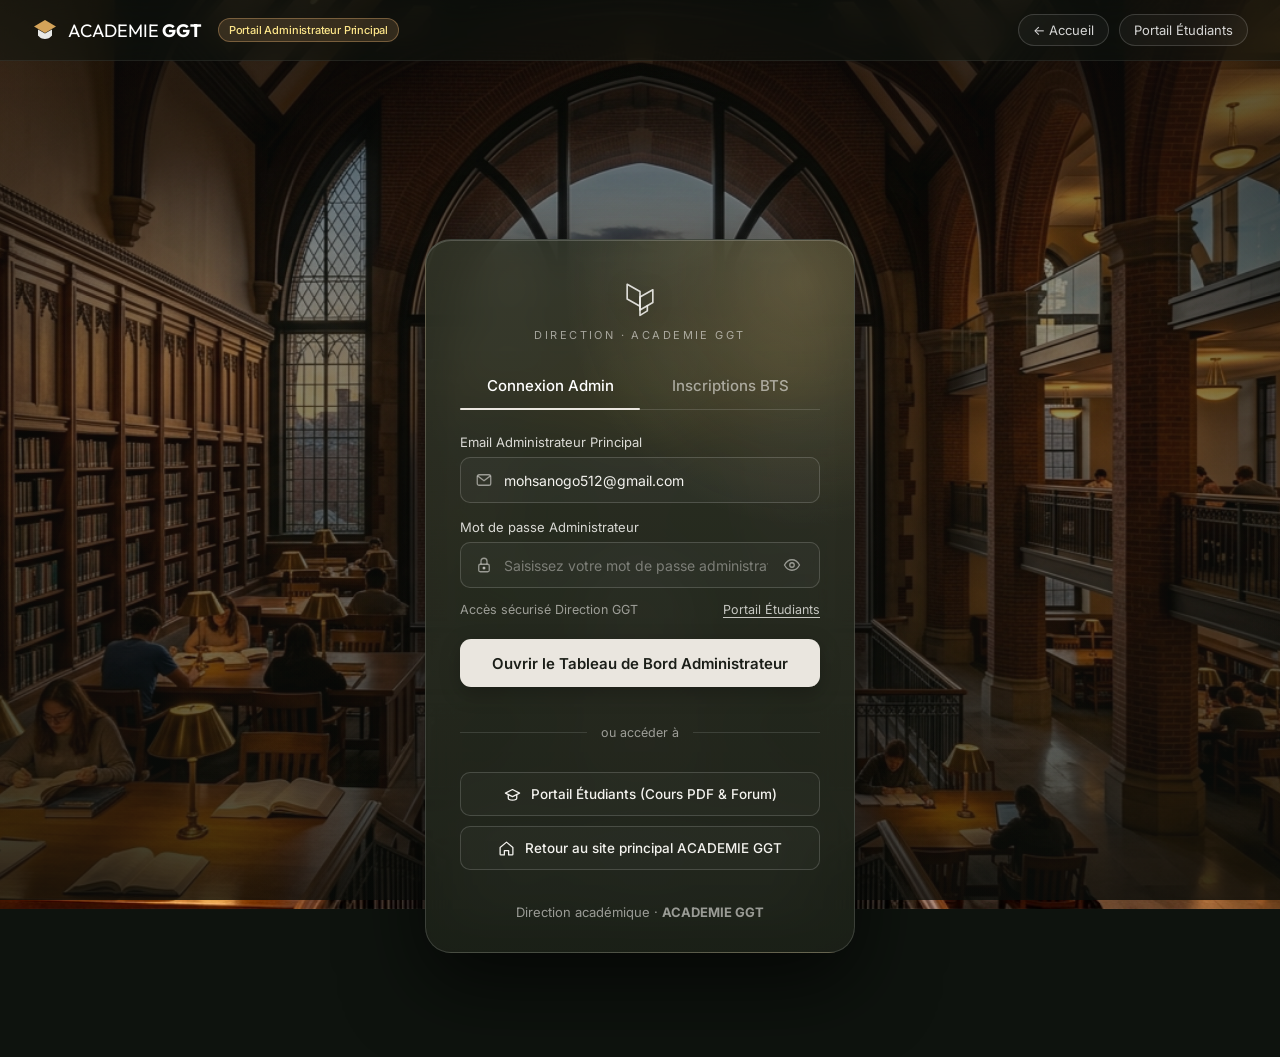
==== commit bd74db1f: "chore(prod): refonte animations admin, configuration Netlify et passage en production 100% operation" ====
--- a/admin.html
+++ b/admin.html
@@ -7,14 +7,17 @@
   <link rel="preconnect" href="https://fonts.googleapis.com" />
   <link rel="preconnect" href="https://fonts.gstatic.com" crossorigin />
   <link href="https://fonts.googleapis.com/css2?family=Outfit:wght@300;400;500;600;700;800&family=Inter:wght@400;500;600;700&display=swap" rel="stylesheet" />
-  <link rel="stylesheet" href="portal.css?v=5" />
-  <link rel="stylesheet" href="admin.css?v=1" />
+  <link rel="stylesheet" href="portal.css?v=20261021_1" />
+  <link rel="stylesheet" href="admin.css?v=20261021_1" />
 </head>
 <body class="admin-page">
 
-  <!-- Image d'arrière-plan universitaire (Rectorat / Direction au crépuscule doré) -->
+  <!-- Image d'arrière-plan universitaire -->
   <div class="portal-bg" aria-hidden="true"></div>
   <div class="portal-bg-shade" aria-hidden="true"></div>
+
+  <!-- Conteneur de Notifications Toast Flottantes -->
+  <div id="adminToastContainer" class="admin-toast-container" aria-live="polite"></div>
 
   <header class="topbar">
     <a href="index.html" class="brand">
@@ -23,11 +26,11 @@
         <path d="M6 12.5V18.5C6 18.5 8.5 22 13 22C17.5 22 20 18.5 20 18.5V12.5L13 16.5L6 12.5Z" fill="white" opacity="0.9"/>
       </svg>
       <span>ACADEMIE <strong>GGT</strong></span>
-      <span class="badge-pill admin-pill">Lien Administrateur Principal</span>
+      <span class="badge-pill admin-pill">Portail Administrateur Principal</span>
     </a>
     <div class="topbar-links">
       <a href="index.html" class="ghost-link">← Accueil</a>
-      <a href="etudiant.html" class="ghost-link">Lien Étudiants</a>
+      <a href="etudiant.html" class="ghost-link">Portail Étudiants</a>
       <button id="adminLogoutBtn" class="btn-danger-sm" style="display:none">Déconnexion</button>
     </div>
   </header>
@@ -40,7 +43,6 @@
     <section id="adminLoginView" class="glass-auth-stage">
       <div class="glass-card">
 
-        <!-- Emblème géométrique filaire en haut au centre -->
         <div class="glass-crest" aria-hidden="true">
           <svg width="44" height="44" viewBox="0 0 48 48" fill="none" stroke="currentColor" stroke-width="1.8" stroke-linecap="round" stroke-linejoin="round">
             <polygon points="10,9 24,17 24,33 10,25"/>
@@ -50,14 +52,12 @@
           <span class="crest-caption">DIRECTION · ACADEMIE GGT</span>
         </div>
 
-        <!-- Onglets style référence -->
         <div class="glass-tabs">
           <button type="button" class="glass-tab active">Connexion Admin</button>
           <a href="etudiant.html?tab=register" class="glass-tab" style="text-decoration:none;display:inline-block;text-align:center">Inscriptions BTS</a>
         </div>
 
-        <!-- Formulaire Administrateur Principal -->
-        <form id="adminLoginForm" class="glass-form">
+        <form id="adminLoginForm" class="glass-form" autocomplete="on">
           <div class="field-group">
             <label for="adminEmail" class="field-label">Email Administrateur Principal</label>
             <div class="field-box">
@@ -77,7 +77,7 @@
                 <path d="M8 11V7a4 4 0 0 1 8 0v4"/>
                 <circle cx="12" cy="16" r="1.2" fill="currentColor"/>
               </svg>
-              <input type="password" id="adminPwd" value="Admin123" placeholder="Entrez le mot de passe administrateur" required />
+              <input type="password" id="adminPwd" placeholder="Saisissez votre mot de passe administrateur" autocomplete="current-password" required />
               <button type="button" class="eye-btn" id="toggleAdminPwd" title="Afficher / masquer le mot de passe">
                 <svg width="18" height="18" viewBox="0 0 24 24" fill="none" stroke="currentColor" stroke-width="1.7">
                   <path d="M2 12s3.6-7 10-7 10 7 10 7-3.6 7-10 7-10-7-10-7Z"/>
@@ -88,18 +88,11 @@
           </div>
 
           <div class="glass-row-meta">
-            <span>Mot de passe par défaut : <strong>Admin123</strong></span>
+            <span>Accès sécurisé Direction GGT</span>
             <a href="etudiant.html" class="aux-link">Portail Étudiants</a>
           </div>
 
-          <button type="submit" class="btn-ivory">Ouvrir le Tableau de Bord Administrateur</button>
-          <button type="button" id="quickAdminBtn" class="btn-outline-glass" style="margin-top:8px;border-color:rgba(134,239,172,.45);color:#bbf7d0">
-            <svg width="16" height="16" viewBox="0 0 24 24" fill="none" stroke="currentColor" stroke-width="2" stroke-linecap="round" stroke-linejoin="round">
-              <path d="M12 3l8 3.5v5.5c0 5-3.4 8.6-8 10-4.6-1.4-8-5-8-10V6.5L12 3z"/>
-              <path d="M9 12l2 2 4-4"/>
-            </svg>
-            Accès direct Administrateur Principal (1 clic)
-          </button>
+          <button type="submit" class="btn-ivory" id="adminSubmitBtn">Ouvrir le Tableau de Bord Administrateur</button>
           <div id="adminLoginMsg" class="alert-box" role="alert"></div>
 
           <div class="glass-divider">ou accéder à</div>
@@ -129,12 +122,12 @@
     </section>
 
     <!-- ═══════════════════════════════════════════════════════════
-         INTERFACE ADMINISTRATEUR INSPIRÉE DE planet1.jpg (PinenMFB)
+         INTERFACE ADMINISTRATEUR PRINCIPAL
          ═══════════════════════════════════════════════════════════ -->
     <section id="adminDashView" style="display:none">
       <div class="pinen-shell">
 
-        <!-- ── SIDEBAR GAUCHE BLANCHE ── -->
+        <!-- ── SIDEBAR GAUCHE ── -->
         <aside class="pinen-sidebar">
           <div>
             <div class="pinen-brand">
@@ -146,7 +139,7 @@
             </div>
 
             <div class="pinen-nav-section">
-              <span class="pinen-nav-label">MENU</span>
+              <span class="pinen-nav-label">MENU PRINCIPAL</span>
               <div class="pinen-nav-list">
                 <button type="button" class="pinen-nav-btn active" data-section="all">
                   <svg viewBox="0 0 24 24" fill="none" stroke="currentColor" stroke-width="1.9" stroke-linecap="round" stroke-linejoin="round">
@@ -159,7 +152,7 @@
                     <path d="M16 21v-2a4 4 0 0 0-4-4H6a4 4 0 0 0-4 4v2"/><circle cx="9" cy="7" r="4"/><path d="M19 8v6"/><path d="M22 11h-6"/>
                   </svg>
                   Inscriptions
-                  <span class="pinen-nav-badge" id="navBadgeInscr">10</span>
+                  <span class="pinen-nav-badge" id="navBadgeInscr">0</span>
                 </button>
                 <button type="button" class="pinen-nav-btn" data-section="secCoursPdf">
                   <svg viewBox="0 0 24 24" fill="none" stroke="currentColor" stroke-width="1.9" stroke-linecap="round" stroke-linejoin="round">
@@ -180,18 +173,18 @@
             <div class="pinen-nav-section">
               <span class="pinen-nav-label">FINANCES & COURRIER</span>
               <div class="pinen-nav-list">
-                <button type="button" class="pinen-nav-btn" data-section="secInscriptions">
+                <button type="button" class="pinen-nav-btn" data-section="bentoOverview">
                   <svg viewBox="0 0 24 24" fill="none" stroke="currentColor" stroke-width="1.9" stroke-linecap="round" stroke-linejoin="round">
                     <rect x="2" y="5" width="20" height="14" rx="2"/><line x1="2" y1="10" x2="22" y2="10"/>
                   </svg>
-                  Budget (10.000 F)
+                  Budget (10 000 F)
                 </button>
                 <button type="button" class="pinen-nav-btn" data-section="secMailbox">
                   <svg viewBox="0 0 24 24" fill="none" stroke="currentColor" stroke-width="1.9" stroke-linecap="round" stroke-linejoin="round">
                     <rect x="2" y="4" width="20" height="16" rx="2"/><path d="m22 7-10 7L2 7"/>
                   </svg>
                   Boîte Mail Site
-                  <span class="pinen-nav-badge" id="navBadgeMail">6</span>
+                  <span class="pinen-nav-badge" id="navBadgeMail">0</span>
                 </button>
               </div>
             </div>
@@ -225,9 +218,9 @@
           <div class="pinen-pro-card">
             <div class="pinen-pro-ico">G</div>
             <h4>Clôture Fin de Mois</h4>
-            <p>Chaque identifiant est valable 1 mois exact. Clôturez le mois pour renouveler les cotisations de 10.000 FCFA.</p>
+            <p>Chaque identifiant est valable 1 mois exact. Clôturez le mois pour renouveler les cotisations de 10 000 FCFA.</p>
             <button type="button" id="expireMonthBtn" class="pinen-pro-btn">
-              Clôturer le mois (10.000 F)
+              Clôturer le mois (10 000 F)
             </button>
           </div>
         </aside>
@@ -235,11 +228,11 @@
         <!-- ── ZONE PRINCIPALE DROITE ── -->
         <div class="pinen-main">
 
-          <!-- En-tête Supérieur (identique à planet1.jpg) -->
+          <!-- En-tête Supérieur -->
           <header class="pinen-header">
             <div class="pinen-title-wrap">
               <h1>Rapport Académique & Budget</h1>
-              <p id="smtpStatusText">Vendredi 16 Octobre 2026 · Tarif mensuel : 10.000 FCFA / étudiant (10 inscriptions simulées)</p>
+              <p id="smtpStatusText">Pilotage en direct · Cotisation mensuelle : 10 000 FCFA / étudiant</p>
             </div>
 
             <div class="pinen-header-right">
@@ -247,11 +240,11 @@
                 <svg width="16" height="16" viewBox="0 0 24 24" fill="none" stroke="#5b625e" stroke-width="2">
                   <circle cx="11" cy="11" r="8"/><line x1="21" y1="21" x2="16.65" y2="16.65"/>
                 </svg>
-                <input type="text" id="adminSearchInput" placeholder="Rechercher un étudiant, ID..." />
+                <input type="text" id="adminSearchInput" placeholder="Rechercher un étudiant, école, ID..." />
               </div>
 
               <button type="button" class="pinen-icon-circle" id="topMailBtn" title="Ouvrir la Boîte Mail du Site">
-                <span class="pinen-notif-dot" id="mailNotifDot"></span>
+                <span class="pinen-notif-dot" id="mailNotifDot" style="display:none"></span>
                 <svg width="18" height="18" viewBox="0 0 24 24" fill="none" stroke="currentColor" stroke-width="1.9">
                   <rect x="2" y="4" width="20" height="16" rx="2"/><path d="m22 7-10 7L2 7"/>
                 </svg>
@@ -259,7 +252,7 @@
 
               <div class="pinen-profile">
                 <div class="pinen-avatar">
-                  <svg width="20" height="20" viewBox="0 0 24 24" fill="none" stroke="currentColor" stroke-width="1.9">
+                  <svg width="19" height="19" viewBox="0 0 24 24" fill="none" stroke="currentColor" stroke-width="2">
                     <path d="M20 21v-2a4 4 0 0 0-4-4H8a4 4 0 0 0-4 4v2"/><circle cx="12" cy="7" r="4"/>
                   </svg>
                 </div>
@@ -271,10 +264,7 @@
             </div>
           </header>
 
-          <!-- Bannière de Notification Globale -->
-          <div id="adminGlobalNotice" class="alert-box" style="display:none;background:linear-gradient(135deg, #1e40af, #0284c7);color:#ffffff;border:none;border-radius:14px;padding:14px 18px;box-shadow:0 8px 24px rgba(30,64,175,0.3)"></div>
-
-          <!-- ── GRILLE BENTO (4 KPIs + Barres Forum + Camembert Budget + Bulles Top Étudiants) ── -->
+          <!-- ── GRILLE BENTO (4 KPIs + Barres Forum + Donut Budget + Bulles Top Étudiants) ── -->
           <div class="pinen-bento" id="bentoOverview">
 
             <!-- Colonne Gauche (4 KPIs + Graphique Barres) -->
@@ -282,177 +272,174 @@
 
               <!-- 4 KPI Cards (2x2) -->
               <div class="pinen-kpi-grid">
-                <!-- KPI 1 : Budget (Carte Vert Forêt Featured) -->
-                <article class="pinen-kpi featured">
+                <!-- KPI 1 : Budget -->
+                <article class="pinen-kpi featured" onclick="switchAdminTab('secInscriptions')" title="Voir le détail des cotisations">
                   <div class="pinen-kpi-top">
                     <div class="pinen-kpi-ico">
                       <svg width="22" height="22" viewBox="0 0 24 24" fill="none" stroke="currentColor" stroke-width="2">
                         <rect x="2" y="5" width="20" height="14" rx="2"/><line x1="2" y1="10" x2="22" y2="10"/>
                       </svg>
                     </div>
-                    <span class="pinen-pill-delta" id="kpiBudgetDelta">+100% objectif</span>
+                    <span class="pinen-pill-delta" id="kpiBudgetDelta">0% encaissé</span>
                   </div>
-                  <div class="pinen-kpi-label">Budget Total (10.000 FCFA × 10 inscr.)</div>
+                  <div class="pinen-kpi-label">Budget Mensuel (10 000 FCFA / inscrit)</div>
                   <div class="pinen-kpi-bottom">
-                    <strong class="pinen-kpi-val" id="kpiBudgetTotal">100 000 FCFA</strong>
-                    <span class="pinen-kpi-sub" id="kpiBudgetSub">70.000 F validés<br>30.000 F à approuver</span>
+                    <strong class="pinen-kpi-val" id="kpiBudgetTotal">0 FCFA</strong>
+                    <span class="pinen-kpi-sub" id="kpiBudgetSub">0 F approuvés<br>0 F en attente</span>
                   </div>
                 </article>
 
-                <!-- KPI 2 : Inscriptions à Valider & Approuver -->
-                <article class="pinen-kpi">
+                <!-- KPI 2 : Inscriptions Étudiantes -->
+                <article class="pinen-kpi" onclick="switchAdminTab('secInscriptions')" title="Gérer les inscriptions étudiantes">
                   <div class="pinen-kpi-top">
                     <div class="pinen-kpi-ico">
                       <svg width="22" height="22" viewBox="0 0 24 24" fill="none" stroke="currentColor" stroke-width="2">
                         <line x1="18" y1="20" x2="18" y2="10"/><line x1="12" y1="20" x2="12" y2="4"/><line x1="6" y1="20" x2="6" y2="14"/>
                       </svg>
                     </div>
-                    <span class="pinen-pill-delta" id="kpiInscrBadge">+10.9%</span>
+                    <span class="pinen-pill-delta" id="kpiInscrBadge">En direct</span>
                   </div>
-                  <div class="pinen-kpi-label">Inscriptions Simulées (À valider / Approuvées)</div>
+                  <div class="pinen-kpi-label">Inscriptions Étudiantes (BTS 2 GC-GT)</div>
                   <div class="pinen-kpi-bottom">
-                    <strong class="pinen-kpi-val" id="kpiTotalInscr">10</strong>
-                    <span class="pinen-kpi-sub" id="kpiInscrSub">7 approuvées<br>3 à valider</span>
+                    <strong class="pinen-kpi-val" id="kpiTotalInscr">0</strong>
+                    <span class="pinen-kpi-sub" id="kpiInscrSub">0 approuvée(s)<br>0 à valider</span>
                   </div>
                 </article>
 
                 <!-- KPI 3 : Visites & Étudiants Actifs Forum -->
-                <article class="pinen-kpi">
+                <article class="pinen-kpi" onclick="switchAdminTab('secForum')" title="Ouvrir le Forum Académique">
                   <div class="pinen-kpi-top">
                     <div class="pinen-kpi-ico">
                       <svg width="22" height="22" viewBox="0 0 24 24" fill="none" stroke="currentColor" stroke-width="2">
                         <path d="M16 21v-2a4 4 0 0 0-4-4H6a4 4 0 0 0-4 4v2"/><circle cx="9" cy="7" r="4"/><line x1="19" y1="8" x2="19" y2="14"/><line x1="22" y1="11" x2="16" y2="11"/>
                       </svg>
                     </div>
-                    <span class="pinen-pill-delta">+24.6%</span>
+                    <span class="pinen-pill-delta" id="kpiForumBadge">Actif</span>
                   </div>
-                  <div class="pinen-kpi-label">Visites & Étudiants Actifs sur le Forum</div>
+                  <div class="pinen-kpi-label">Discussions & Réponses sur le Forum</div>
                   <div class="pinen-kpi-bottom">
-                    <strong class="pinen-kpi-val" id="kpiForumVisits">2 048</strong>
-                    <span class="pinen-kpi-sub">Visites étudiants<br>vs mois dernier</span>
+                    <strong class="pinen-kpi-val" id="kpiForumVisits">1 Sujet</strong>
+                    <span class="pinen-kpi-sub" id="kpiForumSub">0 réponse(s)<br>0 étudiant(s) actif(s)</span>
                   </div>
                 </article>
 
                 <!-- KPI 4 : Boîte Mail & Cours PDF -->
-                <article class="pinen-kpi">
+                <article class="pinen-kpi" onclick="switchAdminTab('secMailbox')" title="Ouvrir la Boîte Mail du Site">
                   <div class="pinen-kpi-top">
                     <div class="pinen-kpi-ico">
                       <svg width="22" height="22" viewBox="0 0 24 24" fill="none" stroke="currentColor" stroke-width="2">
                         <path d="M20.59 13.41l-7.17 7.17a2 2 0 0 1-2.83 0L2 12V2h10l8.59 8.59a2 2 0 0 1 0 2.82z"/><line x1="7" y1="7" x2="7.01" y2="7"/>
                       </svg>
                     </div>
-                    <span class="pinen-pill-delta">+20.9%</span>
+                    <span class="pinen-pill-delta" id="kpiResourcesBadge">5 PDF en ligne</span>
                   </div>
-                  <div class="pinen-kpi-label">Messages Boîte Mail & Cours PDF Publiés</div>
+                  <div class="pinen-kpi-label">Boîte Mail & Supports PDF Publiés</div>
                   <div class="pinen-kpi-bottom">
-                    <strong class="pinen-kpi-val" id="kpiMailAndPdf">6 Mails · 5 PDF</strong>
-                    <span class="pinen-kpi-sub" id="kpiUnreadSub">3 mails non lus<br>5 supports BTS</span>
+                    <strong class="pinen-kpi-val" id="kpiMailAndPdf">0 Mail · 5 PDF</strong>
+                    <span class="pinen-kpi-sub" id="kpiUnreadSub">0 non lu<br>5 supports BTS</span>
                   </div>
                 </article>
               </div>
 
-              <!-- Graphique Barres Doubles : Statistiques de visite des étudiants les plus actifs sur le forum -->
+              <!-- Graphique Barres Doubles : Statistiques de visite des étudiants -->
               <article class="pinen-habbits-card">
                 <div class="pinen-card-head">
                   <div>
-                    <h3>Statistiques de Visite — Étudiants les Plus Actifs sur le Forum</h3>
-                    <p>Suivi des visites du portail, téléchargements PDF et interventions sur le forum académique</p>
+                    <h3>Statistiques d'Activité — Étudiants & Forum Académique</h3>
+                    <p>Suivi en temps réel des connexions au portail, lectures PDF et interventions sur le forum</p>
                   </div>
-                  <button type="button" class="pinen-filter-pill" onclick="document.getElementById('secForum').scrollIntoView({behavior:'smooth'})">
-                    Ce mois (Oct. 2026) ▾
+                  <button type="button" class="pinen-filter-pill" onclick="switchAdminTab('secForum')">
+                    Accéder au Forum →
                   </button>
                 </div>
 
                 <div class="pinen-legend">
-                  <span><i class="pinen-dot light"></i> Visites & lectures PDF</span>
+                  <span><i class="pinen-dot light"></i> Accès & lectures PDF</span>
                   <span><i class="pinen-dot dark"></i> Interventions & réponses Forum</span>
                 </div>
 
-                <div class="pinen-bars-stage">
+                <div class="pinen-bars-stage" id="forumBarsStage">
                   <div class="pinen-y-axis">
-                    <span>400</span>
-                    <span>300</span>
-                    <span>200</span>
                     <span>100</span>
+                    <span>75</span>
+                    <span>50</span>
+                    <span>25</span>
                     <span>0</span>
                   </div>
-                  <div class="pinen-bars-cols" id="forumActiveBars">
-                    <!-- Généré dynamiquement par JS -->
-                  </div>
+                  <div class="pinen-bars-cols" id="forumActiveBars"></div>
                 </div>
               </article>
 
             </div>
 
-            <!-- Colonne Droite (Camembert Budget + Bulles Top Étudiants Forum) -->
+            <!-- Colonne Droite (Donut Budget + Bulles Top Étudiants Forum) -->
             <div class="pinen-bento-right">
 
-              <!-- Carte Camembert Vert Sauge : Répartition du Budget (10 x 10.000 FCFA) -->
+              <!-- Carte Donut Animé : Répartition du Budget -->
               <article class="pinen-stat-card">
                 <div class="pinen-card-head">
                   <div>
-                    <h3>Statistiques Budget & Filières</h3>
-                    <p>Base : 10.000 FCFA / personne (10 inscr.)</p>
+                    <h3>Répartition du Budget Mensuel</h3>
+                    <p>Tarif officiel : 10 000 FCFA / étudiant inscrit</p>
                   </div>
-                  <span class="pinen-filter-pill" style="background:rgba(255,255,255,.55)">100.000 F ▾</span>
+                  <span class="pinen-filter-pill" style="background:rgba(255,255,255,.65)" id="pieHeaderPill">0 F</span>
                 </div>
 
                 <div class="pinen-pie-wrap">
+                  <!-- Circonférence pour r=72 : 2 * PI * 72 = 452.39 -->
                   <svg class="pinen-pie-svg" viewBox="0 0 200 200">
-                    <!-- Secteur principal : Cotisations Approuvées (70%) -->
-                    <circle cx="100" cy="100" r="88" fill="#1d4ed8" />
-                    <!-- Secteur 2 : Inscriptions en cours de traitement -->
-                    <path d="M100,100 L180,62 A88,88 0 0,1 188,100 Z" fill="#0284c7" stroke="#e0f2fe" stroke-width="2" />
-                    <!-- Secteur 3 : En attente de validation / cotisations -->
-                    <path d="M100,100 L188,100 A88,88 0 0,1 164,160 Z" fill="#f59e0b" stroke="#e0f2fe" stroke-width="2" />
-                    <line x1="100" y1="100" x2="180" y2="62" stroke="#e0f2fe" stroke-width="2" />
+                    <circle cx="100" cy="100" r="72" fill="none" stroke="rgba(255,255,255,0.55)" stroke-width="24" />
+                    <circle id="pieSegPending" cx="100" cy="100" r="72" fill="none" stroke="#f59e0b" stroke-width="24" stroke-dasharray="0 452.4" stroke-dashoffset="0" stroke-linecap="round" />
+                    <circle id="pieSegApproved" class="pie-seg-active" cx="100" cy="100" r="72" fill="none" stroke="#1d4ed8" stroke-width="24" stroke-dasharray="0 452.4" stroke-dashoffset="0" stroke-linecap="round" />
                   </svg>
+                  <div class="pinen-pie-center">
+                    <strong id="pieCenterPct">0%</strong>
+                    <span id="pieCenterLabel">Encaissé</span>
+                  </div>
                 </div>
 
                 <div class="pinen-stat-rows">
                   <div class="pinen-stat-row">
                     <span>Cotisations Approuvées</span>
-                    <strong id="pieApprovedAmount">70.000 F</strong>
-                    <span class="pinen-pill-delta" id="pieApprovedPct">+70.0%</span>
+                    <strong id="pieApprovedAmount">0 F</strong>
+                    <span class="pinen-pill-delta" id="pieApprovedPct">0%</span>
                   </div>
                   <div class="pinen-stat-row">
                     <span>Inscriptions à Valider</span>
-                    <strong id="piePendingAmount">30.000 F</strong>
-                    <span class="pinen-pill-delta warn" id="piePendingPct">3 en attente</span>
+                    <strong id="piePendingAmount">0 F</strong>
+                    <span class="pinen-pill-delta warn" id="piePendingPct">0 en attente</span>
                   </div>
                   <div class="pinen-stat-row">
-                    <span>Budget Total (10 inscr.)</span>
-                    <strong id="pieTotalAmount">100.000 F</strong>
-                    <span class="pinen-pill-delta">10.000 F/pers.</span>
+                    <span>Budget Total Inscrit</span>
+                    <strong id="pieTotalAmount">0 F</strong>
+                    <span class="pinen-pill-delta">10 000 F/pers.</span>
                   </div>
                 </div>
 
                 <button type="button" id="approveAllQuickBtn" class="pinen-btn-green" style="width:100%;justify-content:center;margin-top:14px">
-                  ✓ Approuver les 10 inscriptions (100.000 FCFA)
+                  ✓ Tout Valider & Approuver
                 </button>
               </article>
 
-              <!-- Carte Bulles Vertes : Croissance & Top Étudiants Actifs du Forum -->
+              <!-- Carte Bulles : Top Étudiants Actifs du Forum -->
               <article class="pinen-growth-card">
                 <div class="pinen-card-head">
                   <div>
-                    <h3>Top Étudiants Actifs (Forum)</h3>
-                    <p>Taux d'assiduité & participation par étudiant</p>
+                    <h3>Participation & Assiduité</h3>
+                    <p>Répartition par établissement & étudiants actifs</p>
                   </div>
-                  <span class="pinen-filter-pill">En direct ▾</span>
+                  <span class="pinen-filter-pill">En direct</span>
                 </div>
 
                 <div class="pinen-growth-body">
                   <div class="pinen-bubbles">
-                    <div class="pinen-bubble b1">87%</div>
-                    <div class="pinen-bubble b4">17%</div>
-                    <div class="pinen-bubble b2">57%</div>
-                    <div class="pinen-bubble b3">37%</div>
+                    <div class="pinen-bubble b1" id="bubbleStat1">100%</div>
+                    <div class="pinen-bubble b4" id="bubbleStat4">BTS2</div>
+                    <div class="pinen-bubble b2" id="bubbleStat2">5 PDF</div>
+                    <div class="pinen-bubble b3" id="bubbleStat3">GC-GT</div>
                   </div>
 
-                  <div class="pinen-country-list" id="topActiveStudentsList">
-                    <!-- Généré dynamiquement par JS -->
-                  </div>
+                  <div class="pinen-country-list" id="topActiveStudentsList"></div>
                 </div>
               </article>
 
@@ -460,59 +447,64 @@
           </div>
 
           <!-- ═══════════════════════════════════════════════════════════
-               SECTION 1 : LES 10 INSCRIPTIONS À VALIDER & BUDGET (10.000 F / PERS.)
+               SECTION 1 : INSCRIPTIONS ÉTUDIANTES & BUDGET (10 000 F / PERS.)
                ═══════════════════════════════════════════════════════════ -->
           <section class="pinen-panel-card" id="secInscriptions">
             <div class="pinen-panel-head">
               <div>
-                <h3>Inscriptions à Valider & Approuver — Budget (10.000 FCFA / personne)</h3>
-                <p>Simulation de <strong>10 inscriptions</strong> soit un budget mensuel de <strong>100.000 FCFA</strong> · Format ID : <code>Initiales-DateInscription-Classe</code> (valable 1 mois)</p>
+                <h3>Gestion des Inscriptions Étudiantes — Cotisation (10 000 FCFA / mois)</h3>
+                <p>Validez les dossiers d'inscription et générez automatiquement l'identifiant mensuel unique : <code>Initiales-DateInscription-BTS2GCGT</code></p>
               </div>
               <div style="display:flex;gap:10px;flex-wrap:wrap">
                 <button type="button" id="approveAllBtn" class="pinen-btn-lime">
-                  ✓ Tout Valider & Approuver (100.000 FCFA)
+                  ✓ Tout Valider & Approuver
                 </button>
                 <button type="button" id="toggleAddStudentBtn" class="pinen-btn-green">
-                  + Simuler une nouvelle inscription (+10.000 F)
+                  + Inscrire un étudiant (+10 000 F)
                 </button>
               </div>
             </div>
 
-            <!-- Formulaire rapide pour simuler une inscription supplémentaire -->
-            <form id="quickAddStudentForm" class="pinen-form" style="display:none;margin-bottom:18px;grid-template-columns:repeat(auto-fit,minmax(200px,1fr));display:none">
-              <div>
-                <label>Nom & Prénom de l'étudiant</label>
-                <input type="text" id="simStuName" placeholder="Ex : Konan Franck Olivier" required />
-              </div>
-              <div>
-                <label>Email de l'étudiant</label>
-                <input type="email" id="simStuEmail" placeholder="franck.konan@academie-ggt.ci" required />
-              </div>
-              <div>
-                <label>Téléphone</label>
-                <input type="text" id="simStuPhone" placeholder="+225 07 00 00 00 00" />
-              </div>
-              <div>
-                <label>Filière unique</label>
-                <input type="text" id="simStuClasse" value="BTS 2 - GC-GT" readonly style="background:#eff6ff;font-weight:600;color:#1d4ed8;border:1px solid #bfdbfe" />
-              </div>
-              <div>
-                <label>Établissement d'origine (Yamoussoukro)</label>
-                <select id="simStuEcole" required>
-                  <option value="INP-HB (ESTP Yamoussoukro)">INP-HB (ESTP Yamoussoukro)</option>
-                  <option value="ESBTP Yamoussoukro">ESBTP Yamoussoukro</option>
-                  <option value="EPI-YAKRO">EPI-YAKRO</option>
-                  <option value="ESETEC Yamoussoukro">ESETEC Yamoussoukro</option>
-                  <option value="2IFTP Yamoussoukro">2IFTP Yamoussoukro</option>
-                  <option value="Autre établissement (Yamoussoukro)">Autre établissement (Yamoussoukro)</option>
-                </select>
-              </div>
-              <div style="display:flex;align-items:flex-end">
-                <button type="submit" class="pinen-btn-green" style="width:100%;justify-content:center">Ajouter (+10.000 FCFA)</button>
-              </div>
-            </form>
-
-            <div class="table-scroll">
+            <!-- Formulaire tiroir fluide pour inscrire manuellement un étudiant -->
+            <div id="quickAddStudentWrap" class="collapsible-form-wrap">
+              <form id="quickAddStudentForm" class="pinen-form" style="display:grid;grid-template-columns:repeat(auto-fit,minmax(200px,1fr));gap:14px">
+                <div>
+                  <label for="simStuName">Nom & Prénom(s) de l'étudiant</label>
+                  <input type="text" id="simStuName" placeholder="Ex : Konan Franck Olivier" required />
+                </div>
+                <div>
+                  <label for="simStuEmail">Email de l'étudiant</label>
+                  <input type="email" id="simStuEmail" placeholder="exemple@gmail.com" required />
+                </div>
+                <div>
+                  <label for="simStuPhone">Téléphone / WhatsApp</label>
+                  <input type="text" id="simStuPhone" placeholder="+225 07 00 00 00 00" />
+                </div>
+                <div>
+                  <label for="simStuClasse">Filière unique</label>
+                  <input type="text" id="simStuClasse" value="BTS 2 - GC-GT" readonly style="background:#eff6ff;font-weight:600;color:#1d4ed8;border:1px solid #bfdbfe" />
+                </div>
+                <div>
+                  <label for="simStuEcole">Établissement d'origine (Yamoussoukro)</label>
+                  <select id="simStuEcole" required>
+                    <option value="INP-HB — École Supérieure des Travaux Publics (ESTP)">INP-HB (ESTP Yamoussoukro)</option>
+                    <option value="ESBTP Yamoussoukro">ESBTP Yamoussoukro</option>
+                    <option value="EPI-YAKRO (École Polytechnique Internationale)">EPI-YAKRO</option>
+                    <option value="ESETEC Yamoussoukro">ESETEC Yamoussoukro</option>
+                    <option value="2IFTP (Institut International de Formation Technique et Professionnelle)">2IFTP Yamoussoukro</option>
+                    <option value="Autre établissement de Yamoussoukro">Autre établissement (Yamoussoukro)</option>
+                  </select>
+                </div>
+                <div style="display:flex;align-items:flex-end">
+                  <button type="submit" class="pinen-btn-green" style="width:100%;justify-content:center">Enregistrer l'étudiant</button>
+                </div>
+              </form>
+            </div>
+
+            <!-- Mode Mobile : Cartes d'inscriptions interactives tactiles -->
+            <div class="stu-mobile-cards-wrap" id="studentsMobileCards"></div>
+
+            <div class="table-scroll" id="studentsTableScroll">
               <table class="pinen-table">
                 <thead>
                   <tr>
@@ -538,9 +530,9 @@
             <div class="pinen-panel-head">
               <div>
                 <h3>Boîte Mail du Site — Courriers & Demandes des Étudiants</h3>
-                <p>Réception centralisée sur <strong>mohsanogo512@gmail.com</strong> (justificatifs de paiement 10.000 FCFA, demandes d'identifiants et questions)</p>
-              </div>
-              <span class="pinen-status active" id="inboxCountBadge">6 messages reçus</span>
+                <p>Réception centralisée liée à <strong>mohsanogo512@gmail.com</strong> (nouvelles inscriptions, demandes de renouvellement et questions)</p>
+              </div>
+              <span class="pinen-status active" id="inboxCountBadge">0 message reçu</span>
             </div>
 
             <div class="pinen-mail-grid">
@@ -556,7 +548,7 @@
             <div class="pinen-panel-head">
               <div>
                 <h3>Envoyer & Gérer les Fichiers PDF au Niveau des Cours</h3>
-                <p>Publiez de nouveaux <strong>Cours PDF</strong> ou <strong>Exercices & Corrigés PDF</strong> directement accessibles dans l'Espace Étudiant et sur le site</p>
+                <p>Publiez de nouveaux <strong>Cours PDF</strong> ou <strong>Exercices & Corrigés PDF</strong> directement accessibles dans l'Espace Étudiant</p>
               </div>
             </div>
 
@@ -577,11 +569,11 @@
 
                 <label>Module / Matière Topographie</label>
                 <select name="subject" required>
-                  <option value="Levés & Tachéométrie">Levés & Tachéométrie (Stations totales & Cheminements)</option>
-                  <option value="Calculs Topométriques">Calculs Topométriques (Gisement, Relèvement & Polygonation)</option>
-                  <option value="GNSS & Géodésie">GNSS & Géodésie (GPS RTK & Systèmes WGS84/UTM)</option>
-                  <option value="Foncier & Droit Cadastral">Foncier & Droit Cadastral (Bornage, Lotissement & ACD)</option>
-                  <option value="DAO Topo & VRD">DAO Topo & VRD (Covadis, AutoCAD & Voirie)</option>
+                  <option value="Topographie générale">Topographie générale (Stations totales & Cheminements)</option>
+                  <option value="Calculs topométriques">Calculs topométriques (Gisement, Relèvement & Polygonation)</option>
+                  <option value="Géodésie & GNSS">Géodésie & GNSS (GPS RTK & Systèmes WGS84/UTM)</option>
+                  <option value="Foncier, cadastre & bornage">Foncier, cadastre & bornage (Bornage, Lotissement & ACD)</option>
+                  <option value="DAO, VRD et implantation">DAO, VRD et implantation (Covadis, AutoCAD & Voirie)</option>
                   <option value="Projet de Fin d'Études GC-GT">Projet de Fin d'Études GC-GT</option>
                 </select>
 
@@ -589,7 +581,7 @@
                 <input type="file" name="pdf_file" accept=".pdf,application/pdf" required />
 
                 <button type="submit" class="pinen-btn-green" style="justify-content:center;margin-top:4px">
-                  Envoyer le PDF sur le site (Cours & Corrigés)
+                  Publier le PDF dans l'Espace Étudiant
                 </button>
               </form>
 
@@ -601,13 +593,13 @@
           </section>
 
           <!-- ═══════════════════════════════════════════════════════════
-               SECTION 4 : FORUM ACADÉMIQUE (PUBLIER, RÉPONDRE & VISITES)
+               SECTION 4 : FORUM ACADÉMIQUE (PUBLIER, RÉPONDRE & MODÉRER)
                ═══════════════════════════════════════════════════════════ -->
           <section class="pinen-panel-card" id="secForum">
             <div class="pinen-panel-head">
               <div>
                 <h3>Forum Académique — Publier un Sujet & Répondre aux Étudiants</h3>
-                <p>Interagissez avec les étudiants, publiez des annonces de cours et suivez les membres les plus actifs</p>
+                <p>Interagissez avec les étudiants, publiez des annonces officielles et modérez les discussions</p>
               </div>
             </div>
 
@@ -615,7 +607,7 @@
               <form id="adminPostForm" class="pinen-form">
                 <h4 style="font-family:'Outfit',sans-serif;font-size:17px;color:#1d4ed8">Publier sur le Forum en tant qu'Admin</h4>
                 <label>Titre de l'annonce ou du sujet de cours</label>
-                <input type="text" id="admPostTitle" placeholder="Ex : Corrigé du sujet blanc BTS GC-GT disponible" required />
+                <input type="text" id="admPostTitle" placeholder="Ex : Programme des révisions BTS Blanc GC-GT" required />
                 <label>Message destiné aux étudiants</label>
                 <textarea id="admPostContent" rows="4" placeholder="Rédigez votre explication ou annonce officielle..." required></textarea>
                 <button type="submit" class="pinen-btn-green" style="justify-content:center">
@@ -633,59 +625,93 @@
 
   </main>
 
-  <script src="ggt-data.js?v=1"></script>
+  <script src="ggt-data.js?v=20261021_1"></script>
   <script>
     const API = (location.protocol === 'file:') ? 'http://localhost:5000' : '';
-    const FEE_PER_STUDENT = GGT.FEE; // 10.000 FCFA par personne
+    const FEE_PER_STUDENT = GGT.FEE; // 10 000 FCFA par personne
     let adminPwd = sessionStorage.getItem('ggt_admin_pwd') || '';
-    let selectedMailId = 1;
+    let selectedMailId = null;
     let searchFilter = '';
+    let hasEnteredDashboard = false;
+    let currentTabSection = 'all';
+    const counterState = {};
 
     const esc = (v) => String(v ?? '').replace(/[&<>"']/g, c => ({ '&': '&amp;', '<': '&lt;', '>': '&gt;', '"': '&quot;', "'": '&#39;' }[c]));
 
-    // Statistiques de visite et d'activité sur le forum des étudiants les plus actifs
-    const ACTIVE_FORUM_STATS = [
-      { name: 'Mohamed S.', fullName: 'Mohamed Sanogo', initials: 'MS', classe: 'BTS 2 - GC-GT', visits: 384, posts: 42, pct: 87 },
-      { name: 'Koné A.', fullName: 'Koné Aminata', initials: 'KA', classe: 'BTS 2 - GC-GT', visits: 342, posts: 28, pct: 76 },
-      { name: 'Kouadio M.', fullName: 'Kouadio Marc-Arthur', initials: 'KM', classe: 'BTS 2 - GC-GT', visits: 295, posts: 34, pct: 68 },
-      { name: 'Yao Grâce', fullName: 'Yao Grâce Manuella', initials: 'YG', classe: 'BTS 2 - GC-GT', visits: 248, posts: 19, pct: 57 },
-      { name: 'Bamba C.', fullName: 'Bamba Cheick Oumar', initials: 'BC', classe: 'BTS 2 - GC-GT', visits: 318, posts: 39, pct: 74 },
-      { name: "N'Guessan E.", fullName: "N'Guessan Aya Estelle", initials: 'NE', classe: 'BTS 2 - GC-GT', visits: 330, posts: 22, pct: 64 }
-    ];
-
-    // Données partagées avec le portail étudiant (ggt-data.js)
-    function getDefaultMailbox() { return GGT.defaultDB().mailbox; }
+    // Mise à jour dynamique de la date du jour dans l'en-tête
+    function updateHeaderDate() {
+      const subEl = document.getElementById('smtpStatusText');
+      if (!subEl) return;
+      const now = new Date();
+      const dateStr = now.toLocaleDateString('fr-FR', {
+        weekday: 'long',
+        day: 'numeric',
+        month: 'long',
+        year: 'numeric'
+      });
+      const capDate = dateStr.charAt(0).toUpperCase() + dateStr.slice(1);
+      subEl.textContent = `${capDate} · Cotisation mensuelle : 10 000 FCFA / étudiant`;
+    }
+    updateHeaderDate();
+
+    // Animation fluide des compteurs numériques
+    function animateCounter(elId, targetNum, formatter = (n) => n.toLocaleString('fr-FR')) {
+      const el = document.getElementById(elId);
+      if (!el) return;
+      const startNum = counterState[elId] ?? 0;
+      counterState[elId] = targetNum;
+      if (startNum === targetNum) {
+        el.textContent = formatter(targetNum);
+        return;
+      }
+      const duration = 680;
+      const t0 = performance.now();
+      const step = (now) => {
+        const p = Math.min((now - t0) / duration, 1);
+        const eased = p === 1 ? 1 : 1 - Math.pow(2, -10 * p);
+        const current = Math.round(startNum + (targetNum - startNum) * eased);
+        el.textContent = formatter(current);
+        if (p < 1) requestAnimationFrame(step);
+      };
+      requestAnimationFrame(step);
+    }
+
+    // Système de Notifications Toast Flottantes avec barre de progression
+    function showNotice(htmlText, type = 'ok') {
+      const container = document.getElementById('adminToastContainer');
+      if (!container) return;
+      const toast = document.createElement('div');
+      toast.className = `admin-toast ${type === 'err' ? 'is-err' : 'is-ok'}`;
+      toast.innerHTML = `
+        <div class="admin-toast-ico">${type === 'err' ? '!' : '✓'}</div>
+        <div class="admin-toast-body">${htmlText}</div>
+        <button type="button" class="admin-toast-close" aria-label="Fermer">×</button>
+        <div class="admin-toast-bar"></div>
+      `;
+      container.appendChild(toast);
+
+      const dismiss = () => {
+        if (toast.classList.contains('is-hiding')) return;
+        toast.classList.add('is-hiding');
+        setTimeout(() => toast.remove(), 320);
+      };
+      toast.querySelector('.admin-toast-close')?.addEventListener('click', dismiss);
+      setTimeout(dismiss, 5200);
+    }
+
     function getLocalDB() {
       const db = GGT.load();
-      if (!db.mailbox) { db.mailbox = getDefaultMailbox(); GGT.save(db); }
+      if (!Array.isArray(db.mailbox)) db.mailbox = [];
+      if (!Array.isArray(db.students)) db.students = [];
       return db;
     }
     function saveLocalDB(db) { GGT.save(db); }
 
     function generateStudentCodeLocal(fullName, regDateStr, classe) {
-      const parts = (fullName || '').trim().split(/[\s\-']+/).filter(Boolean);
-      const initials = parts.map(p => p[0].toUpperCase()).join('') || 'ETU';
-      let ddmmyyyy = '16102026';
-      if (regDateStr && regDateStr.includes('-')) {
-        const [y, m, d] = regDateStr.split('-');
-        ddmmyyyy = `${d}${m}${y}`;
-      } else if (regDateStr && regDateStr.includes('/')) {
-        ddmmyyyy = regDateStr.split(' ')[0].replace(/\//g, '');
-      }
-      const cleanClasse = (classe || '').toUpperCase().replace(/[^A-Z0-9]/g, '');
-      return `${initials}-${ddmmyyyy}-${cleanClasse}`;
+      return GGT.previewCode(fullName, regDateStr);
     }
 
     const formatFCFA = (n) => Number(n || 0).toLocaleString('fr-FR') + ' FCFA';
-
-    const showNotice = (text, type = 'ok') => {
-      const box = document.getElementById('adminGlobalNotice');
-      box.style.display = 'block';
-      box.style.background = type === 'err' ? 'linear-gradient(135deg, #b91c1c, #dc2626)' : 'linear-gradient(135deg, #1d4ed8, #0284c7)';
-      box.innerHTML = text;
-      box.scrollIntoView({ behavior: 'smooth', block: 'nearest' });
-      setTimeout(() => { box.style.display = 'none'; }, 6000);
-    };
 
     // Afficher / masquer le mot de passe
     document.getElementById('toggleAdminPwd').addEventListener('click', () => {
@@ -695,6 +721,15 @@
 
     async function doAdminLogin(pwd) {
       const msg = document.getElementById('adminLoginMsg');
+      const submitBtn = document.getElementById('adminSubmitBtn');
+      msg.className = 'alert-box';
+      msg.textContent = '';
+      if (submitBtn) {
+        submitBtn.disabled = true;
+        submitBtn.textContent = 'Vérification sécurisée...';
+      }
+
+      let authenticated = false;
       try {
         const res = await fetch(API + '/api/admin/login', {
           method: 'POST',
@@ -703,78 +738,202 @@
         });
         const data = await res.json();
         if (!res.ok) throw new Error(data.error || 'Mot de passe incorrect');
-        adminPwd = pwd;
-        sessionStorage.setItem('ggt_admin_pwd', pwd);
-        loadDashboard();
+        authenticated = true;
       } catch (err) {
         if (err.message === 'Mot de passe incorrect' || err.message === 'Mot de passe administrateur incorrect.') {
           msg.className = 'alert-box err';
-          msg.textContent = 'Mot de passe incorrect. Utilisez Admin123';
+          msg.textContent = 'Mot de passe administrateur incorrect.';
+          if (submitBtn) {
+            submitBtn.disabled = false;
+            submitBtn.textContent = 'Ouvrir le Tableau de Bord Administrateur';
+          }
           return;
         }
+        // Mode autonome statique (Netlify / GitHub Pages)
         if (pwd === 'Admin123') {
-          adminPwd = pwd;
-          sessionStorage.setItem('ggt_admin_pwd', pwd);
-          loadDashboard();
+          authenticated = true;
         } else {
           msg.className = 'alert-box err';
-          msg.textContent = 'Mot de passe incorrect. Utilisez Admin123';
+          msg.textContent = 'Mot de passe administrateur incorrect.';
+          if (submitBtn) {
+            submitBtn.disabled = false;
+            submitBtn.textContent = 'Ouvrir le Tableau de Bord Administrateur';
+          }
+          return;
         }
+      }
+
+      if (authenticated) {
+        adminPwd = pwd;
+        sessionStorage.setItem('ggt_admin_pwd', pwd);
+        const loginView = document.getElementById('adminLoginView');
+        loginView.classList.add('is-leaving');
+        setTimeout(() => {
+          loadDashboard(true);
+        }, 340);
       }
     }
 
     document.getElementById('adminLoginForm').addEventListener('submit', async (e) => {
       e.preventDefault();
       const pwd = document.getElementById('adminPwd').value.trim();
+      if (!pwd) return;
       await doAdminLogin(pwd);
     });
 
-    document.getElementById('quickAdminBtn')?.addEventListener('click', async () => {
-      const inp = document.getElementById('adminPwd');
-      if (inp) inp.value = 'Admin123';
-      await doAdminLogin('Admin123');
-    });
-
-    function renderForumActiveCharts() {
-      // Barres doubles (Customer Habbits style) avec animation staggered
+    // Mise à jour dynamique du Camembert Donut SVG
+    function updatePieChart(activeCount, pendingOrExpiredCount, totalCount) {
+      const CIRC = 2 * Math.PI * 72; // ~452.39
+      const segApproved = document.getElementById('pieSegApproved');
+      const segPending = document.getElementById('pieSegPending');
+      const centerPct = document.getElementById('pieCenterPct');
+      const centerLbl = document.getElementById('pieCenterLabel');
+
+      if (!totalCount) {
+        if (segApproved) segApproved.setAttribute('stroke-dasharray', `0 ${CIRC}`);
+        if (segPending) segPending.setAttribute('stroke-dasharray', `0 ${CIRC}`);
+        if (centerPct) centerPct.textContent = '0%';
+        if (centerLbl) centerLbl.textContent = 'Aucun inscrit';
+        return;
+      }
+
+      const approvedRatio = activeCount / totalCount;
+      const pendingRatio = pendingOrExpiredCount / totalCount;
+      const approvedLen = +(approvedRatio * CIRC).toFixed(2);
+      const pendingLen = +(pendingRatio * CIRC).toFixed(2);
+
+      if (segApproved) {
+        segApproved.setAttribute('stroke-dasharray', `${approvedLen} ${CIRC}`);
+        segApproved.setAttribute('stroke-dashoffset', '0');
+      }
+      if (segPending) {
+        segPending.setAttribute('stroke-dasharray', `${pendingLen} ${CIRC}`);
+        segPending.setAttribute('stroke-dashoffset', String(-approvedLen));
+      }
+      const pct = Math.round(approvedRatio * 100);
+      if (centerPct) centerPct.textContent = `${pct}%`;
+      if (centerLbl) centerLbl.textContent = `${activeCount}/${totalCount} validé(s)`;
+    }
+
+    // Graphiques d'activité dynamiques basés sur les vrais étudiants et le forum
+    function renderForumActiveCharts(students, forumPosts, resourcesCount) {
       const barsWrap = document.getElementById('forumActiveBars');
+      const topWrap = document.getElementById('topActiveStudentsList');
+
+      // Calculer les interventions par auteur dans le forum
+      const postCountsByName = {};
+      (forumPosts || []).forEach(p => {
+        if (p.author_role !== 'admin') {
+          postCountsByName[p.author_name] = (postCountsByName[p.author_name] || 0) + 1;
+        }
+        (p.replies || []).forEach(r => {
+          if (r.author_role !== 'admin') {
+            postCountsByName[r.author_name] = (postCountsByName[r.author_name] || 0) + 1;
+          }
+        });
+      });
+
+      const bubble1 = document.getElementById('bubbleStat1');
+      const bubble2 = document.getElementById('bubbleStat2');
+      const bubble3 = document.getElementById('bubbleStat3');
+      const bubble4 = document.getElementById('bubbleStat4');
+      const activeCount = students.filter(s => s.status === 'active').length;
+      const pctActive = students.length ? Math.round((activeCount / students.length) * 100) : 100;
+      if (bubble1) bubble1.textContent = `${pctActive}%`;
+      if (bubble2) bubble2.textContent = `${resourcesCount} PDF`;
+      if (bubble3) bubble3.textContent = `${students.length} Inscr.`;
+      if (bubble4) bubble4.textContent = `${(forumPosts || []).length} Suj.`;
+
+      if (!students.length) {
+        if (barsWrap) {
+          barsWrap.innerHTML = `
+            <div style="grid-column: 1 / -1; height: 175px; display: flex; flex-direction: column; align-items: center; justify-content: center; text-align: center; color: #64748b; background: #f8fafc; border-radius: 16px; border: 1px dashed #cbd5e1; padding: 16px;">
+              <strong style="color:#0f172a;font-size:14px;margin-bottom:4px">En attente des premières inscriptions étudiantes</strong>
+              <span style="font-size:12px">Dès que des étudiants s'inscriront et participeront au forum, leurs statistiques s'afficheront ici en temps réel.</span>
+            </div>
+          `;
+        }
+        if (topWrap) {
+          topWrap.innerHTML = `
+            <div style="padding: 14px; border-radius: 12px; background: #f8fafc; border: 1px dashed #cbd5e1; color: #64748b; font-size: 12.5px; line-height: 1.5;">
+              Aucun étudiant inscrit pour le moment.<br>
+              Utilisez <strong>« + Inscrire un étudiant »</strong> ou partagez le lien d'inscription.
+            </div>
+          `;
+        }
+        return;
+      }
+
+      const statsList = students.slice(0, 6).map((s) => {
+        const parts = (s.full_name || 'Étudiant').trim().split(/\s+/);
+        const shortName = parts.length > 1 ? `${parts[0]} ${parts[1][0]}.` : parts[0];
+        const initials = parts.map(p => p[0]).slice(0, 2).join('').toUpperCase() || 'ET';
+        const forumMsgs = postCountsByName[s.full_name] || s.posts_count || 0;
+        const visits = s.visits || (s.status === 'active' ? 24 + forumMsgs * 6 : 5);
+        const pct = Math.min(100, s.status === 'active' ? Math.max(35, 50 + forumMsgs * 12) : 20);
+        return {
+          name: shortName,
+          fullName: s.full_name,
+          initials,
+          ecole: s.ecole || 'Yamoussoukro',
+          visits,
+          posts: forumMsgs,
+          pct
+        };
+      });
+
       if (barsWrap) {
-        barsWrap.innerHTML = ACTIVE_FORUM_STATS.map((s, idx) => {
-          const visitH = Math.round((s.visits / 400) * 165);
-          const postH = Math.round((s.posts / 48) * 165);
+        const maxVal = Math.max(100, ...statsList.map(x => x.visits));
+        barsWrap.innerHTML = statsList.map((s) => {
+          const visitH = Math.max(14, Math.round((s.visits / maxVal) * 160));
+          const postH = Math.max(10, Math.round((Math.max(1, s.posts) / 20) * 160));
           return `
-            <div class="pinen-bar-group" style="--i:${idx}" title="${s.fullName} (${s.classe}) : ${s.visits} visites · ${s.posts} messages forum">
+            <div class="pinen-bar-group" title="${esc(s.fullName)} (${esc(s.ecole)}) : ${s.visits} accès · ${s.posts} message(s) forum">
               <div class="pinen-bar-pair">
-                <div class="pinen-bar light" style="height:${visitH}px" data-val="${s.visits}"></div>
-                <div class="pinen-bar dark" style="height:${postH}px" data-val="${s.posts}"></div>
-              </div>
-              <span class="pinen-bar-label">${s.name}</span>
+                <div class="pinen-bar light" data-h="${visitH}" data-val="${s.visits}"></div>
+                <div class="pinen-bar dark" data-h="${postH}" data-val="${s.posts}"></div>
+              </div>
+              <span class="pinen-bar-label">${esc(s.name)}</span>
             </div>
           `;
         }).join('');
-      }
-
-      // Top 4 étudiants actifs (Customer Growth style)
-      const topWrap = document.getElementById('topActiveStudentsList');
+
+        requestAnimationFrame(() => {
+          barsWrap.querySelectorAll('.pinen-bar').forEach((bar, i) => {
+            setTimeout(() => {
+              bar.style.height = `${bar.dataset.h}px`;
+            }, i * 45);
+          });
+        });
+      }
+
       if (topWrap) {
-        topWrap.innerHTML = ACTIVE_FORUM_STATS.slice(0, 4).map((s, idx) => `
-          <div class="pinen-country-item" style="--i:${idx}">
-            <div class="pinen-stu-badge">${s.initials}</div>
+        topWrap.innerHTML = statsList.slice(0, 4).map((s) => `
+          <div class="pinen-country-item">
+            <div class="pinen-stu-badge">${esc(s.initials)}</div>
             <div>
               <div class="pinen-country-meta">
-                <span>${s.fullName}</span>
-                <small>${s.visits} vis. · ${s.posts} msg</small>
+                <span>${esc(s.fullName)}</span>
+                <small>${s.visits} acc. · ${s.posts} msg</small>
               </div>
               <div class="pinen-prog-track">
-                <div class="pinen-prog-fill" style="width:${s.pct}%"></div>
+                <div class="pinen-prog-fill" data-w="${s.pct}%"></div>
               </div>
             </div>
           </div>
         `).join('');
+
+        requestAnimationFrame(() => {
+          topWrap.querySelectorAll('.pinen-prog-fill').forEach((fill, i) => {
+            setTimeout(() => {
+              fill.style.width = fill.dataset.w;
+            }, 80 + i * 60);
+          });
+        });
       }
     }
 
-    async function loadDashboard() {
+    async function loadDashboard(isInitialLogin = false) {
       if (!adminPwd) return;
       const localDb = getLocalDB();
       let data = null;
@@ -784,17 +943,10 @@
         });
         if (res.ok) {
           data = await res.json();
-          if (data.students && data.students.length >= 10) {
-            localDb.students = data.students;
-          } else {
-            data.students = localDb.students;
-          }
-          if (data.resources && data.resources.length) {
-            localDb.resources = data.resources;
-          }
-          if (data.forum && data.forum.length) {
-            localDb.forum = data.forum;
-          }
+          if (Array.isArray(data.students)) localDb.students = data.students;
+          if (Array.isArray(data.resources) && data.resources.length) localDb.resources = data.resources;
+          if (Array.isArray(data.forum) && data.forum.length) localDb.forum = data.forum;
+          if (Array.isArray(data.mailbox)) localDb.mailbox = data.mailbox;
           saveLocalDB(localDb);
         }
       } catch (_) {}
@@ -803,16 +955,28 @@
         data = {
           admin_email: 'mohsanogo512@gmail.com',
           smtp_configured: false,
-          students: localDb.students,
-          resources: localDb.resources,
-          forum: localDb.forum
+          students: localDb.students || [],
+          resources: localDb.resources || [],
+          forum: localDb.forum || [],
+          mailbox: localDb.mailbox || []
         };
       }
 
+      const loginView = document.getElementById('adminLoginView');
+      const dashView = document.getElementById('adminDashView');
       document.body.classList.add('admin-dash-active');
-      document.getElementById('adminLoginView').style.display = 'none';
-      document.getElementById('adminDashView').style.display = 'block';
+      loginView.style.display = 'none';
+      loginView.classList.remove('is-leaving');
+      dashView.style.display = 'block';
       document.getElementById('adminLogoutBtn').style.display = 'inline-flex';
+
+      if (isInitialLogin || !hasEnteredDashboard) {
+        hasEnteredDashboard = true;
+        dashView.classList.add('is-entering');
+        setTimeout(() => {
+          dashView.classList.remove('is-entering');
+        }, 980);
+      }
 
       const st = data.students || [];
       const totalCount = st.length;
@@ -820,24 +984,30 @@
       const pendingCount = st.filter(s => s.status === 'pending').length;
       const expiredCount = st.filter(s => s.status === 'expired').length;
 
-      // Calculs Budget (10.000 FCFA / personne)
-      const totalSimulatedBudget = totalCount * FEE_PER_STUDENT;
+      // Calculs Budget (10 000 FCFA / personne)
+      const totalBudget = totalCount * FEE_PER_STUDENT;
       const approvedBudget = activeCount * FEE_PER_STUDENT;
       const pendingBudget = (pendingCount + expiredCount) * FEE_PER_STUDENT;
       const approvedPct = totalCount ? Math.round((activeCount / totalCount) * 100) : 0;
 
-      document.getElementById('kpiBudgetTotal').textContent = formatFCFA(totalSimulatedBudget);
+      animateCounter('kpiBudgetTotal', totalBudget, (n) => n.toLocaleString('fr-FR') + ' FCFA');
       document.getElementById('kpiBudgetDelta').textContent = `${approvedPct}% encaissé`;
-      document.getElementById('kpiBudgetSub').innerHTML = `${ approvedBudget.toLocaleString('fr-FR') } F approuvés<br>${ pendingBudget.toLocaleString('fr-FR') } F à valider`;
-
-      document.getElementById('kpiTotalInscr').textContent = totalCount;
-      document.getElementById('kpiInscrBadge').textContent = pendingCount > 0 ? `${pendingCount} à valider` : '100% validé';
-      document.getElementById('kpiInscrSub').innerHTML = `${activeCount} approuvées<br>${pendingCount} en attente`;
-
-      const mails = localDb.mailbox || getDefaultMailbox();
+      document.getElementById('kpiBudgetSub').innerHTML = `${approvedBudget.toLocaleString('fr-FR')} F approuvés<br>${pendingBudget.toLocaleString('fr-FR')} F à valider`;
+
+      animateCounter('kpiTotalInscr', totalCount, (n) => String(n));
+      document.getElementById('kpiInscrBadge').textContent = pendingCount > 0 ? `${pendingCount} à valider` : (totalCount > 0 ? '100% validé' : 'Prêt');
+      document.getElementById('kpiInscrSub').innerHTML = `${activeCount} approuvée(s)<br>${pendingCount} en attente`;
+
+      const forumPosts = data.forum || [];
+      const totalReplies = forumPosts.reduce((acc, p) => acc + (p.replies ? p.replies.length : 0), 0);
+      document.getElementById('kpiForumVisits').textContent = `${forumPosts.length} Sujet${forumPosts.length > 1 ? 's' : ''}`;
+      document.getElementById('kpiForumSub').innerHTML = `${totalReplies} réponse(s)<br>${activeCount} étudiant(s) actif(s)`;
+
+      const mails = data.mailbox || localDb.mailbox || [];
       const unreadMails = mails.filter(m => m.unread).length;
       const pdfCount = (data.resources || []).length;
-      document.getElementById('kpiMailAndPdf').textContent = `${mails.length} Mails · ${pdfCount} PDF`;
+      document.getElementById('kpiMailAndPdf').textContent = `${mails.length} Mail${mails.length > 1 ? 's' : ''} · ${pdfCount} PDF`;
+      document.getElementById('kpiResourcesBadge').textContent = `${pdfCount} PDF en ligne`;
       document.getElementById('kpiUnreadSub').innerHTML = `${unreadMails} non lu(s)<br>${pdfCount} supports BTS`;
 
       document.getElementById('navBadgeInscr').textContent = totalCount;
@@ -846,22 +1016,26 @@
       const dot = document.getElementById('mailNotifDot');
       if (dot) dot.style.display = unreadMails > 0 ? 'block' : 'none';
 
-      // Mise à jour de la carte Camembert Budget
+      // Mise à jour de la carte Donut Budget
+      document.getElementById('pieHeaderPill').textContent = `${totalBudget.toLocaleString('fr-FR')} F`;
       document.getElementById('pieApprovedAmount').textContent = approvedBudget.toLocaleString('fr-FR') + ' F';
-      document.getElementById('pieApprovedPct').textContent = `+${approvedPct}%`;
+      document.getElementById('pieApprovedPct').textContent = `${approvedPct}%`;
       document.getElementById('piePendingAmount').textContent = pendingBudget.toLocaleString('fr-FR') + ' F';
       document.getElementById('piePendingPct').textContent = pendingCount + expiredCount > 0 ? `${pendingCount + expiredCount} à valider` : '0 en attente';
-      document.getElementById('pieTotalAmount').textContent = totalSimulatedBudget.toLocaleString('fr-FR') + ' F';
-
-      renderForumActiveCharts();
+      document.getElementById('pieTotalAmount').textContent = totalBudget.toLocaleString('fr-FR') + ' F';
+      updatePieChart(activeCount, pendingCount + expiredCount, totalCount);
+
+      renderForumActiveCharts(st, forumPosts, pdfCount);
       renderStudents(st);
       renderMailbox(mails);
       renderAdminPdfs(data.resources || []);
-      renderAdminForum(data.forum || []);
+      renderAdminForum(forumPosts);
     }
 
     function renderStudents(students) {
       const tbody = document.getElementById('studentsTableBody');
+      const mobileWrap = document.getElementById('studentsMobileCards');
+
       const filtered = students.filter(s => {
         if (!searchFilter) return true;
         const q = searchFilter.toLowerCase();
@@ -873,63 +1047,142 @@
       });
 
       if (!filtered.length) {
-        tbody.innerHTML = '<tr><td colspan="8" class="empty">Aucune inscription correspondante.</td></tr>';
+        const emptyHtml = searchFilter
+          ? `<div class="pinen-empty-state">
+               <h4>Aucun résultat pour « ${esc(searchFilter)} »</h4>
+               <p>Vérifiez l'orthographe du nom, de l'école ou de l'identifiant recherché.</p>
+             </div>`
+          : `<div class="pinen-empty-state">
+               <svg width="36" height="36" viewBox="0 0 24 24" fill="none" stroke="currentColor" stroke-width="1.7"><path d="M16 21v-2a4 4 0 0 0-4-4H6a4 4 0 0 0-4 4v2"/><circle cx="9" cy="7" r="4"/><path d="M19 8v6"/><path d="M22 11h-6"/></svg>
+               <h4>Aucune inscription enregistrée pour le moment</h4>
+               <p>Les étudiants qui s'inscrivent depuis la page d'accueil ou le portail étudiant apparaîtront automatiquement ici. Vous pouvez aussi inscrire un étudiant manuellement.</p>
+             </div>`;
+        tbody.innerHTML = `<tr><td colspan="8" style="padding:18px">${emptyHtml}</td></tr>`;
+        if (mobileWrap) mobileWrap.innerHTML = emptyHtml;
         return;
       }
 
+      // 1. Rendu Mobile
+      if (mobileWrap) {
+        mobileWrap.innerHTML = filtered.map((s, idx) => {
+          const previewCode = s.student_code || generateStudentCodeLocal(s.full_name, s.registered_at, s.classe);
+          const initials = (s.full_name || 'ET').split(' ').filter(Boolean).map(p => p[0]).slice(0, 2).join('').toUpperCase();
+          const badge = s.status === 'active'
+            ? '<span class="pinen-status active">✓ Approuvé</span>'
+            : s.status === 'pending'
+            ? '<span class="pinen-status pending">⏳ À valider (10 000 F)</span>'
+            : '<span class="pinen-status expired">Expiré</span>';
+
+          const mailSubject = encodeURIComponent(`[ACADEMIE GGT] Votre identifiant d'accès (${s.classe})`);
+          const mailBody = encodeURIComponent(
+            `Bonjour ${s.full_name},\n\nVotre inscription aux cours de renforcement ACADEMIE GGT (${s.classe} — ${s.ecole || 'Yamoussoukro'}) et votre cotisation mensuelle de 10 000 FCFA sont confirmées.\n\nVoici votre identifiant personnel unique (valable 1 mois) :\n${previewCode}\n\nExpire le : ${s.valid_until || 'Dans 30 jours'}\n\nCordialement,\nL'Administration ACADEMIE GGT`
+          );
+
+          return `
+            <article class="pinen-stu-card">
+              <div class="stu-c-top">
+                <div class="stu-c-avatar">${esc(initials)}</div>
+                <div class="stu-c-meta">
+                  <strong>#${idx + 1} · ${esc(s.full_name)}</strong>
+                  <small>${esc(s.email)}${s.phone ? ' · ' + esc(s.phone) : ''}</small>
+                </div>
+                ${badge}
+              </div>
+              <div class="stu-c-details">
+                <span class="stu-c-pill school">${esc(s.ecole || 'Yamoussoukro')}</span>
+                <span class="stu-c-pill class">${esc(s.classe || 'BTS 2 - GC-GT')}</span>
+                <span class="stu-c-pill fee">10 000 FCFA</span>
+              </div>
+              <div class="stu-c-code-row">
+                <span class="code-label">Identifiant :</span>
+                <code class="pinen-code">${esc(s.student_code || ('Prévu : ' + previewCode))}</code>
+              </div>
+              <div class="stu-c-actions">
+                ${s.status === 'pending' ? `
+                  <button class="pinen-btn-lime full" onclick="confirmStudent(${s.id})">
+                    ✓ Valider & Approuver (+10 000 F)
+                  </button>
+                ` : s.status === 'expired' ? `
+                  <button class="pinen-btn-lime full" onclick="confirmStudent(${s.id})">
+                    ↻ Réactiver 1 mois (+10 000 F)
+                  </button>
+                ` : `
+                  <button class="pinen-btn-outline" onclick="confirmStudent(${s.id})">
+                    ↻ Prolonger 1 mois
+                  </button>
+                  <button class="pinen-btn-danger" onclick="revokeStudent(${s.id})">
+                    Suspendre
+                  </button>
+                `}
+                <a class="pinen-btn-outline full" href="mailto:${esc(s.email)}?subject=${mailSubject}&body=${mailBody}">
+                  ✉ Envoyer l'identifiant par Mail
+                </a>
+                <button class="pinen-btn-danger full" onclick="deleteStudent(${s.id})">
+                  🗑 Supprimer ce dossier
+                </button>
+              </div>
+            </article>
+          `;
+        }).join('');
+      }
+
+      // 2. Rendu Desktop
       tbody.innerHTML = filtered.map((s, idx) => {
         const badge = s.status === 'active'
           ? '<span class="pinen-status active">✓ Approuvé · Actif (1 mois)</span>'
           : s.status === 'pending'
-          ? '<span class="pinen-status pending">⏳ À valider (10.000 F)</span>'
+          ? '<span class="pinen-status pending">⏳ À valider (10 000 F)</span>'
           : '<span class="pinen-status expired">Expiré (Fin de mois)</span>';
 
         const previewCode = s.student_code || generateStudentCodeLocal(s.full_name, s.registered_at, s.classe);
         const mailSubject = encodeURIComponent(`[ACADEMIE GGT] Votre identifiant d'accès (${s.classe})`);
         const mailBody = encodeURIComponent(
-          `Bonjour ${s.full_name},\n\nVotre inscription aux cours de renforcement ACADEMIE GGT (${s.classe} — ${s.ecole || 'Yamoussoukro'}) et votre cotisation mensuelle de 10.000 FCFA sont confirmées.\n\nVoici votre identifiant personnel unique (valable 1 mois) :\n${previewCode}\n\nExpire le : ${s.valid_until || 'Dans 30 jours'}\nPortail étudiant : etudiant.html\n\nCordialement,\nL'Administration ACADEMIE GGT`
+          `Bonjour ${s.full_name},\n\nVotre inscription aux cours de renforcement ACADEMIE GGT (${s.classe} — ${s.ecole || 'Yamoussoukro'}) et votre cotisation mensuelle de 10 000 FCFA sont confirmées.\n\nVoici votre identifiant personnel unique (valable 1 mois) :\n${previewCode}\n\nExpire le : ${s.valid_until || 'Dans 30 jours'}\n\nCordialement,\nL'Administration ACADEMIE GGT`
         );
 
         return `
-          <tr>
+          <tr style="--row-idx:${idx}">
             <td><strong>#${idx + 1}</strong></td>
             <td>
-              <strong style="color:#0f172a">${s.full_name}</strong><br>
-              <small style="color:#64748b">${s.email}${s.phone ? ' · ' + s.phone : ''}</small>
+              <strong style="color:#0f172a">${esc(s.full_name)}</strong><br>
+              <small style="color:#64748b">${esc(s.email)}${s.phone ? ' · ' + esc(s.phone) : ''}</small>
             </td>
             <td>
-              <strong style="color:#1d4ed8;font-size:12.5px">${s.ecole || 'INP-HB (ESTP Yamoussoukro)'}</strong>
+              <strong style="color:#1d4ed8;font-size:12.5px">${esc(s.ecole || 'Yamoussoukro')}</strong>
             </td>
-            <td><span class="pinen-status active" style="font-size:11px">${s.classe || 'BTS 2 - GC-GT'}</span></td>
+            <td><span class="pinen-status active" style="font-size:11px">${esc(s.classe || 'BTS 2 - GC-GT')}</span></td>
             <td>
               <strong style="color:#0284c7">10 000 FCFA</strong><br>
               <small style="color:#64748b">${s.status === 'active' ? 'Encaissé' : 'En attente'}</small>
             </td>
-            <td><code class="pinen-code">${s.student_code || ('Prévu : ' + previewCode)}</code></td>
+            <td><code class="pinen-code">${esc(s.student_code || ('Prévu : ' + previewCode))}</code></td>
             <td>
               ${badge}<br>
-              <small style="color:#656d68">${s.valid_until ? 'Jusqu\'au ' + s.valid_until : 'En attente d\'approbation'}</small>
+              <small style="color:#64748b">${s.valid_until ? 'Jusqu\'au ' + esc(s.valid_until) : 'En attente d\'approbation'}</small>
             </td>
             <td class="actions-cell">
               ${s.status === 'pending' ? `
                 <button class="pinen-btn-lime" onclick="confirmStudent(${s.id})">
-                  ✓ Valider & Approuver (+10.000 F)
+                  ✓ Valider (+10 000 F)
                 </button>
               ` : s.status === 'expired' ? `
                 <button class="pinen-btn-lime" onclick="confirmStudent(${s.id})">
-                  ↻ Réactiver 1 mois (+10.000 F)
+                  ↻ Réactiver (+10 000 F)
                 </button>
               ` : `
                 <button class="pinen-btn-outline" onclick="confirmStudent(${s.id})">
-                  ↻ Prolonger 1 mois
+                  ↻ Prolonger
                 </button>
                 <button class="pinen-btn-danger" onclick="revokeStudent(${s.id})">
                   Suspendre
                 </button>
               `}
-              <a class="pinen-btn-outline" href="mailto:${s.email}?subject=${mailSubject}&body=${mailBody}">
-                ✉ Envoyer ID
+              <a class="pinen-btn-outline" href="mailto:${esc(s.email)}?subject=${mailSubject}&body=${mailBody}">
+                ✉ Mail
               </a>
+              <button class="pinen-btn-danger" onclick="deleteStudent(${s.id})" title="Supprimer cette inscription">
+                🗑
+              </button>
             </td>
           </tr>
         `;
@@ -945,7 +1198,7 @@
         const data = await res.json();
         if (res.ok) {
           showNotice(
-            `<strong>✓ Inscription approuvée (+10.000 FCFA) pour ${data.student.full_name}</strong> — Identifiant généré : <code>${data.student.student_code}</code> (valable 1 mois jusqu'au ${data.student.valid_until}).`,
+            `<strong>Inscription approuvée (+10 000 FCFA)</strong> pour ${esc(data.student.full_name)} — Identifiant : <code>${esc(data.student.student_code)}</code> (valable jusqu'au ${esc(data.student.valid_until)}).`,
             'ok'
           );
           loadDashboard();
@@ -966,15 +1219,37 @@
         s.valid_until = exp.toLocaleDateString('fr-FR');
         saveLocalDB(db);
         showNotice(
-          `<strong>✓ Inscription approuvée (+10.000 FCFA) pour ${s.full_name}</strong> — Identifiant attribué : <code>${s.student_code}</code> (valable 1 mois jusqu'au ${s.valid_until}).`,
+          `<strong>Inscription approuvée (+10 000 FCFA)</strong> pour ${esc(s.full_name)} — Identifiant attribué : <code>${esc(s.student_code)}</code> (valable jusqu'au ${esc(s.valid_until)}).`,
           'ok'
         );
         loadDashboard();
       }
     };
 
+    window.deleteStudent = async (id) => {
+      const db = getLocalDB();
+      const target = db.students.find(x => x.id === id);
+      if (!confirm(`Voulez-vous vraiment supprimer le dossier de ${target ? target.full_name : 'cet étudiant'} ?`)) return;
+
+      try {
+        await fetch(`${API}/api/admin/students/${id}`, {
+          method: 'DELETE',
+          headers: { 'X-Admin-Password': adminPwd }
+        });
+      } catch (_) {}
+
+      db.students = db.students.filter(x => x.id !== id);
+      saveLocalDB(db);
+      showNotice(`Le dossier étudiant a été supprimé.`, 'ok');
+      loadDashboard();
+    };
+
     async function approveAllStudents() {
       const db = getLocalDB();
+      if (!db.students.length) {
+        showNotice(`Aucune inscription en attente à valider pour le moment.`, 'err');
+        return;
+      }
       const now = new Date();
       const exp = new Date(now.getTime() + 30 * 24 * 60 * 60 * 1000);
 
@@ -997,7 +1272,7 @@
       saveLocalDB(db);
       const totalF = (db.students.length * FEE_PER_STUDENT).toLocaleString('fr-FR');
       showNotice(
-        `<strong>✓ Toutes les ${db.students.length} inscriptions sont désormais approuvées !</strong> Budget mensuel encaissé : <strong>${totalF} FCFA</strong> (10.000 FCFA / étudiant).`,
+        `<strong>Toutes les ${db.students.length} inscription(s) sont approuvées !</strong> Budget mensuel validé : <strong>${totalF} FCFA</strong>.`,
         'ok'
       );
       loadDashboard();
@@ -1006,46 +1281,43 @@
     document.getElementById('approveAllBtn')?.addEventListener('click', approveAllStudents);
     document.getElementById('approveAllQuickBtn')?.addEventListener('click', approveAllStudents);
 
-    // Simuler une nouvelle inscription (+10.000 FCFA)
+    // Tiroir fluide d'inscription manuelle d'un étudiant
     document.getElementById('toggleAddStudentBtn')?.addEventListener('click', () => {
-      const f = document.getElementById('quickAddStudentForm');
-      f.style.display = f.style.display === 'none' ? 'grid' : 'none';
+      const wrap = document.getElementById('quickAddStudentWrap');
+      if (wrap) {
+        wrap.classList.toggle('is-open');
+        if (wrap.classList.contains('is-open')) {
+          document.getElementById('simStuName')?.focus();
+        }
+      }
     });
 
     document.getElementById('quickAddStudentForm')?.addEventListener('submit', async (e) => {
       e.preventDefault();
       const full_name = document.getElementById('simStuName').value.trim();
-      const email = document.getElementById('simStuEmail').value.trim();
+      const email = document.getElementById('simStuEmail').value.trim().toLowerCase();
       const phone = document.getElementById('simStuPhone').value.trim();
       const classe = document.getElementById('simStuClasse').value || 'BTS 2 - GC-GT';
       const ecole = document.getElementById('simStuEcole')?.value || 'INP-HB (ESTP Yamoussoukro)';
       if (!full_name || !email) return;
 
+      let registeredOnServer = false;
       try {
-        await fetch(API + '/api/register', {
+        const res = await fetch(API + '/api/register', {
           method: 'POST',
           headers: { 'Content-Type': 'application/json' },
           body: JSON.stringify({ full_name, email, phone, classe, ecole })
         });
+        if (res.ok) registeredOnServer = true;
       } catch (_) {}
 
-      const db = getLocalDB();
-      db.students.unshift({
-        id: Date.now(),
-        full_name,
-        email,
-        phone,
-        classe,
-        ecole,
-        registered_at: new Date().toLocaleDateString('fr-FR'),
-        student_code: null,
-        status: 'pending',
-        valid_until: null
-      });
-      saveLocalDB(db);
+      if (!registeredOnServer) {
+        GGT.registerStudent({ full_name, email, phone, classe, ecole });
+      }
+
       e.target.reset();
-      e.target.style.display = 'none';
-      showNotice(`<strong>✓ Nouvelle inscription simulée ajoutée (${full_name} — ${ecole})</strong>. Cliquez sur « Valider & Approuver (+10.000 F) » pour générer son identifiant.`, 'ok');
+      document.getElementById('quickAddStudentWrap')?.classList.remove('is-open');
+      showNotice(`<strong>Nouvel étudiant inscrit (${esc(full_name)})</strong>. Cliquez sur « Valider (+10 000 F) » pour activer son identifiant mensuel.`, 'ok');
       loadDashboard();
     });
 
@@ -1062,12 +1334,12 @@
         s.status = 'expired';
         saveLocalDB(db);
       }
-      showNotice('Accès de l\'étudiant suspendu. Il devra renouveler sa cotisation de 10.000 FCFA.', 'err');
+      showNotice('Accès de l\'étudiant suspendu. Il devra renouveler sa cotisation mensuelle de 10 000 FCFA.', 'err');
       loadDashboard();
     };
 
     document.getElementById('expireMonthBtn').addEventListener('click', async () => {
-      if (!confirm('Confirmer la clôture de fin de mois ? Tous les identifiants étudiants deviendront expirés jusqu\'au règlement du nouveau mois (10.000 FCFA / étudiant).')) return;
+      if (!confirm('Confirmer la clôture de fin de mois ? Tous les identifiants étudiants deviendront expirés jusqu\'au règlement du nouveau mois (10 000 FCFA / étudiant).')) return;
       try {
         await fetch(API + '/api/admin/expire-month', {
           method: 'POST',
@@ -1078,7 +1350,7 @@
       const db = getLocalDB();
       db.students.forEach(s => { if (s.status === 'active') s.status = 'expired'; });
       saveLocalDB(db);
-      showNotice('<strong>Clôture mensuelle effectuée : tous les identifiants sont expirés jusqu\'à validation du nouveau mois (10.000 FCFA / personne).</strong>', 'ok');
+      showNotice('<strong>Clôture mensuelle effectuée :</strong> tous les identifiants sont expirés jusqu\'à validation du nouveau mois.', 'ok');
       loadDashboard();
     });
 
@@ -1088,48 +1360,70 @@
       const readerEl = document.getElementById('adminMailReader');
       const badgeEl = document.getElementById('inboxCountBadge');
       const unreadCount = mails.filter(m => m.unread).length;
-      if (badgeEl) badgeEl.textContent = `${mails.length} messages · ${unreadCount} non lu(s)`;
-
-      if (!mails.find(m => m.id === selectedMailId) && mails.length) {
+      if (badgeEl) badgeEl.textContent = `${mails.length} message(s) · ${unreadCount} non lu(s)`;
+
+      if (!mails.length) {
+        listEl.innerHTML = `
+          <div class="pinen-empty-state" style="padding:24px 16px">
+            <h4>Boîte de réception vide</h4>
+            <p>Les nouvelles inscriptions et messages des étudiants s'afficheront automatiquement ici.</p>
+          </div>
+        `;
+        readerEl.innerHTML = `
+          <div class="pinen-empty-state" style="height:100%;justify-content:center;border:none;background:transparent">
+            <svg width="34" height="34" viewBox="0 0 24 24" fill="none" stroke="currentColor" stroke-width="1.7"><rect x="2" y="4" width="20" height="16" rx="2"/><path d="m22 7-10 7L2 7"/></svg>
+            <h4>Aucun courrier sélectionné</h4>
+            <p>Réception centralisée liée à <strong>mohsanogo512@gmail.com</strong>.</p>
+          </div>
+        `;
+        return;
+      }
+
+      if (!mails.find(m => m.id === selectedMailId)) {
         selectedMailId = mails[0].id;
       }
 
       listEl.innerHTML = mails.map(m => `
         <div class="pinen-mail-item ${m.id === selectedMailId ? 'active' : ''} ${m.unread ? 'unread' : ''}" onclick="selectMail(${m.id})">
           <div class="pinen-mail-top">
-            <strong>${m.sender}</strong>
-            <small>${m.date}</small>
+            <strong>${esc(m.sender)}</strong>
+            <small>${esc(m.date)}</small>
           </div>
-          <div class="pinen-mail-subj">${m.subject}</div>
-          <div class="pinen-mail-snip">${m.body}</div>
+          <div class="pinen-mail-subj">${esc(m.subject)}</div>
+          <div class="pinen-mail-snip">${esc(m.body)}</div>
         </div>
       `).join('');
 
-      const current = mails.find(m => m.id === selectedMailId);
-      if (!current) {
-        readerEl.innerHTML = '<p class="empty">Sélectionnez un message pour le lire.</p>';
-        return;
-      }
+      renderMailReaderOnly(mails);
+    }
+
+    function renderMailReaderOnly(mails) {
+      const readerEl = document.getElementById('adminMailReader');
+      const current = (mails || []).find(m => m.id === selectedMailId);
+      if (!current) return;
 
       readerEl.innerHTML = `
-        <div>
+        <div class="mail-reader-anim">
           <div style="display:flex;justify-content:space-between;align-items:flex-start;gap:12px;border-bottom:1px solid #e2e8f0;padding-bottom:14px;margin-bottom:16px">
             <div>
-              <span class="pinen-status active" style="margin-bottom:6px">${current.classe}</span>
-              <h4 style="font-family:'Outfit',sans-serif;font-size:19px;color:#0f172a">${current.subject}</h4>
-              <small style="color:#64748b">De : <strong>${current.sender}</strong> &lt;${current.email}&gt; · À : <strong>mohsanogo512@gmail.com</strong></small>
-            </div>
-            <small style="color:#64748b;white-space:nowrap">${current.date}</small>
+              <span class="pinen-status active" style="margin-bottom:6px">${esc(current.classe || 'BTS 2 - GC-GT')}</span>
+              <h4 style="font-family:'Outfit',sans-serif;font-size:19px;color:#0f172a">${esc(current.subject)}</h4>
+              <small style="color:#64748b">De : <strong>${esc(current.sender)}</strong> &lt;${esc(current.email)}&gt; · À : <strong>mohsanogo512@gmail.com</strong></small>
+            </div>
+            <div style="display:flex;align-items:center;gap:8px">
+              <small style="color:#64748b;white-space:nowrap">${esc(current.date)}</small>
+              <button type="button" class="pinen-btn-danger" onclick="deleteMail(${current.id})" title="Supprimer ce message">🗑</button>
+            </div>
           </div>
-          <div style="white-space:pre-line;font-size:14px;line-height:1.65;color:#1e293b;margin-bottom:18px">${current.body}</div>
+          <div style="white-space:pre-line;font-size:14px;line-height:1.65;color:#1e293b;margin-bottom:18px">${esc(current.body)}</div>
 
           ${(current.replies && current.replies.length) ? `
             <div style="border-top:1px solid #e2e8f0;padding-top:12px;margin-bottom:16px">
               <strong style="font-size:12px;color:#1d4ed8;text-transform:uppercase">Vos réponses envoyées :</strong>
               ${current.replies.map(r => `
                 <div style="background:#f0f9ff;border:1px solid #bae6fd;padding:10px 14px;border-radius:10px;margin-top:8px;font-size:13px;color:#0f172a">
-                  ${r.text}
-                  <div style="font-size:11px;color:#64748b;margin-top:4px">Envoyé le ${r.date}</div>
+                  ${esc(r.text)}
+                  <div style="font-size:11px;color:#64748b;margin-top:4px">Envoyé le ${esc(r.date)}</div>
                 </div>
               `).join('')}
             </div>
@@ -1137,9 +1431,9 @@
         </div>
 
         <form id="mailReplyForm" style="display:flex;gap:10px;border-top:1px solid #e2e8f0;padding-top:14px">
-          <input type="text" id="mailReplyInput" placeholder="Répondre directement à ${current.sender}..." style="flex:1;padding:10px 14px;border-radius:999px;border:1px solid #cbd5e1;outline:none;font-size:13.5px" required />
+          <input type="text" id="mailReplyInput" placeholder="Répondre directement à ${esc(current.sender)}..." style="flex:1;padding:10px 14px;border-radius:999px;border:1px solid #cbd5e1;outline:none;font-size:13.5px" required />
           <button type="submit" class="pinen-btn-green">Répondre</button>
-          <a href="mailto:${current.email}?subject=${encodeURIComponent('Re: ' + current.subject)}" class="pinen-btn-outline">Ouvrir Gmail</a>
+          <a href="mailto:${esc(current.email)}?subject=${encodeURIComponent('Re: ' + current.subject)}" class="pinen-btn-outline">Ouvrir Gmail</a>
         </form>
       `;
 
@@ -1154,8 +1448,8 @@
           m.replies = m.replies || [];
           m.replies.push({ text: txt, date: new Date().toLocaleTimeString('fr-FR', { hour: '2-digit', minute: '2-digit' }) });
           saveLocalDB(db);
-          showNotice(`✓ Réponse envoyée à <strong>${current.sender}</strong> (${current.email}).`, 'ok');
-          loadDashboard();
+          showNotice(`Réponse enregistrée pour <strong>${esc(current.sender)}</strong> (${esc(current.email)}).`, 'ok');
+          renderMailReaderOnly(db.mailbox);
         }
       });
     }
@@ -1163,27 +1457,54 @@
     window.selectMail = (id) => {
       selectedMailId = id;
       const db = getLocalDB();
-      const m = (db.mailbox || []).find(x => x.id === id);
-      if (m) {
+      const mails = db.mailbox || [];
+      const m = mails.find(x => x.id === id);
+      if (m && m.unread) {
         m.unread = false;
         saveLocalDB(db);
       }
+      // Mise à jour fluide sans recharger tout le dashboard
+      document.querySelectorAll('.pinen-mail-item').forEach(el => {
+        el.classList.remove('active');
+      });
+      renderMailbox(mails);
+      const unreadMails = mails.filter(x => x.unread).length;
+      document.getElementById('navBadgeMail').textContent = unreadMails || mails.length;
+      const dot = document.getElementById('mailNotifDot');
+      if (dot) dot.style.display = unreadMails > 0 ? 'block' : 'none';
+    };
+
+    window.deleteMail = async (id) => {
+      try {
+        await fetch(`${API}/api/admin/mailbox/${id}`, {
+          method: 'DELETE',
+          headers: { 'X-Admin-Password': adminPwd }
+        });
+      } catch (_) {}
+      const db = getLocalDB();
+      db.mailbox = (db.mailbox || []).filter(m => m.id !== id);
+      saveLocalDB(db);
+      showNotice('Message supprimé de la boîte de réception.', 'ok');
       loadDashboard();
     };
 
     // ── COURS & EXERCICES PDF ──
     function renderAdminPdfs(list) {
       const wrap = document.getElementById('adminPdfList');
+      if (!list.length) {
+        wrap.innerHTML = `<div class="pinen-empty-state" style="grid-column:1/-1"><h4>Aucun PDF publié</h4><p>Utilisez le formulaire ci-contre pour ajouter votre premier support PDF.</p></div>`;
+        return;
+      }
       wrap.innerHTML = list.map(r => `
         <article class="pinen-pdf-card">
           <div style="display:flex;justify-content:space-between;align-items:center;gap:8px">
-            <span class="pinen-status active">${r.classe}</span>
+            <span class="pinen-status active">${esc(r.classe)}</span>
             <small style="font-weight:700;color:#0284c7;font-size:11px">${r.category === 'cours' ? 'COURS PDF' : 'EXERCICE & CORRIGÉ'}</small>
           </div>
-          <h4>${r.title}</h4>
-          <p style="font-size:12.5px;color:#646c67;margin-bottom:12px">${r.subject || 'Cycle BTS'} · ${r.created_at}</p>
+          <h4>${esc(r.title)}</h4>
+          <p style="font-size:12.5px;color:#64748b;margin-bottom:12px">${esc(r.subject || 'Cycle BTS')} · ${esc(r.created_at)}</p>
           <div style="display:flex;gap:8px">
-            <a href="${r.url}" target="_blank" class="pinen-btn-green" style="padding:7px 14px;font-size:12px">Ouvrir le PDF</a>
+            <a href="${esc(r.url)}" target="_blank" rel="noopener" class="pinen-btn-green" style="padding:7px 14px;font-size:12px">Ouvrir le PDF</a>
             <button class="pinen-btn-danger" onclick="deletePdf(${r.id})">Supprimer</button>
           </div>
         </article>
@@ -1191,6 +1512,7 @@
     }
 
     window.deletePdf = async (id) => {
+      if (!confirm('Supprimer ce support PDF de la bibliothèque étudiante ?')) return;
       try {
         await fetch(`${API}/api/admin/resources/${id}`, {
           method: 'DELETE',
@@ -1200,6 +1522,7 @@
       const db = getLocalDB();
       db.resources = db.resources.filter(r => r.id !== id);
       saveLocalDB(db);
+      showNotice('Support PDF supprimé.', 'ok');
       loadDashboard();
     };
 
@@ -1214,7 +1537,7 @@
         });
         if (res.ok) {
           e.target.reset();
-          showNotice('✓ Nouveau document PDF envoyé et publié au niveau des cours !', 'ok');
+          showNotice('<strong>Nouveau support PDF publié</strong> et disponible dans l\'Espace Étudiant !', 'ok');
           loadDashboard();
           return;
         }
@@ -1222,40 +1545,45 @@
 
       const db = getLocalDB();
       const file = fd.get('pdf_file');
-      const objUrl = file ? URL.createObjectURL(file) : 'uploads/pdfs/BTS2_GCGT_Leves_Tacheometrie_Polygonation.pdf';
+      const objUrl = file ? URL.createObjectURL(file) : 'uploads/pdfs/Cours_Topographie_Generale_Leves_BTS2_GCGT.pdf';
       db.resources.unshift({
         id: Date.now(),
         title: fd.get('title'),
         category: fd.get('category'),
         classe: fd.get('classe'),
-        subject: fd.get('subject') || 'Général',
+        subject: fd.get('subject') || 'Topographie générale',
         filename: file ? file.name : 'Document.pdf',
         url: objUrl,
         created_at: new Date().toLocaleDateString('fr-FR')
       });
       saveLocalDB(db);
       e.target.reset();
-      showNotice('✓ Nouveau document PDF envoyé et publié au niveau des cours !', 'ok');
+      showNotice('<strong>Nouveau support PDF publié</strong> et disponible dans l\'Espace Étudiant !', 'ok');
       loadDashboard();
     });
 
     // ── FORUM ACADÉMIQUE ──
     function renderAdminForum(posts) {
       const wrap = document.getElementById('adminForumList');
+      if (!posts.length) {
+        wrap.innerHTML = `<div class="pinen-empty-state"><h4>Aucun sujet sur le forum</h4><p>Publiez une annonce officielle ou un sujet de cours avec le formulaire ci-contre.</p></div>`;
+        return;
+      }
       wrap.innerHTML = posts.map(p => `
         <article class="pinen-forum-card">
           <div style="display:flex;align-items:center;gap:10px;flex-wrap:wrap;font-size:12.5px;margin-bottom:6px">
-            <strong style="color:${p.author_role === 'admin' ? '#1d4ed8' : '#0f172a'}">${p.author_name}</strong>
-            <span class="pinen-status active">${p.author_classe}</span>
-            <span style="color:#64748b;margin-left:auto">${p.created_at}</span>
+            <strong style="color:${p.author_role === 'admin' ? '#1d4ed8' : '#0f172a'}">${esc(p.author_name)}</strong>
+            <span class="pinen-status active">${esc(p.author_classe)}</span>
+            <span style="color:#64748b;margin-left:auto">${esc(p.created_at)}</span>
+            <button type="button" class="pinen-btn-danger" style="padding:4px 9px;font-size:11px" onclick="deleteForumPost(${p.id})" title="Supprimer ce sujet">🗑</button>
           </div>
-          <h4>${p.title}</h4>
-          <p style="font-size:14px;color:#334155;line-height:1.55;margin-bottom:12px">${p.content}</p>
+          <h4>${esc(p.title)}</h4>
+          <p style="font-size:14px;color:#334155;line-height:1.55;margin-bottom:12px">${esc(p.content)}</p>
           <div style="display:flex;flex-direction:column;gap:8px;margin-bottom:12px">
             ${(p.replies || []).map(r => `
               <div style="background:#f0f9ff;border:1px solid #e0f2fe;padding:9px 13px;border-radius:10px;font-size:13px;color:#0f172a">
-                <strong style="color:#1d4ed8">${r.author_name}</strong> <small style="color:#64748b">(${r.author_classe} · ${r.created_at})</small>
-                <p style="margin-top:3px">${r.content}</p>
+                <strong style="color:#1d4ed8">${esc(r.author_name)}</strong> <small style="color:#64748b">(${esc(r.author_classe)} · ${esc(r.created_at)})</small>
+                <p style="margin-top:3px">${esc(r.content)}</p>
               </div>
             `).join('')}
           </div>
@@ -1279,7 +1607,7 @@
               body: JSON.stringify({ content })
             });
             if (res.ok) {
-              showNotice('✓ Votre réponse a été publiée sur le forum académique.', 'ok');
+              showNotice('Votre réponse officielle a été publiée sur le forum.', 'ok');
               loadDashboard();
               return;
             }
@@ -1295,15 +1623,30 @@
               author_role: 'admin',
               author_classe: 'Direction Académique',
               content,
-              created_at: new Date().toLocaleDateString('fr-FR')
+              created_at: GGT.formatDateTimeFR()
             });
             saveLocalDB(db);
           }
-          showNotice('✓ Votre réponse a été publiée sur le forum académique.', 'ok');
+          showNotice('Votre réponse officielle a été publiée sur le forum.', 'ok');
           loadDashboard();
         });
       });
     }
+
+    window.deleteForumPost = async (postId) => {
+      if (!confirm('Supprimer ce sujet du forum ?')) return;
+      try {
+        await fetch(`${API}/api/admin/forum/posts/${postId}`, {
+          method: 'DELETE',
+          headers: { 'X-Admin-Password': adminPwd }
+        });
+      } catch (_) {}
+      const db = getLocalDB();
+      db.forum = (db.forum || []).filter(p => String(p.id) !== String(postId));
+      saveLocalDB(db);
+      showNotice('Sujet supprimé du forum.', 'ok');
+      loadDashboard();
+    };
 
     document.getElementById('adminPostForm').addEventListener('submit', async (e) => {
       e.preventDefault();
@@ -1318,7 +1661,7 @@
         });
         if (res.ok) {
           e.target.reset();
-          showNotice('✓ Nouveau sujet publié sur le Forum Académique.', 'ok');
+          showNotice('Nouveau sujet publié sur le Forum Académique.', 'ok');
           loadDashboard();
           return;
         }
@@ -1332,47 +1675,66 @@
         author_classe: 'Direction Académique',
         title,
         content,
-        created_at: new Date().toLocaleDateString('fr-FR'),
+        created_at: GGT.formatDateTimeFR(),
         replies: []
       });
       saveLocalDB(db);
       e.target.reset();
-      showNotice('✓ Nouveau sujet publié sur le Forum Académique.', 'ok');
+      showNotice('Nouveau sujet publié sur le Forum Académique.', 'ok');
       loadDashboard();
     });
 
-    // Navigation dans la Sidebar PinenMFB
+    // Système de Navigation par Onglets Mobile & Desktop (Transitions fluides)
+    window.switchAdminTab = function switchAdminTab(targetSection) {
+      currentTabSection = targetSection || 'all';
+      const isMobile = window.innerWidth <= 900;
+      const allSections = ['bentoOverview', 'secInscriptions', 'secMailbox', 'secCoursPdf', 'secForum'];
+
+      // État actif unique sur le bouton correspondant
+      document.querySelectorAll('.pinen-nav-btn[data-section]').forEach(b => {
+        b.classList.toggle('active', b.dataset.section === currentTabSection);
+      });
+
+      if (!isMobile && currentTabSection === 'all') {
+        allSections.forEach((id) => {
+          const el = document.getElementById(id);
+          if (!el) return;
+          el.style.display = id === 'bentoOverview' ? 'grid' : 'block';
+          el.classList.remove('section-anim-in');
+          void el.offsetWidth;
+          el.classList.add('section-anim-in');
+        });
+        return;
+      }
+
+      allSections.forEach(id => {
+        const el = document.getElementById(id);
+        if (!el) return;
+        const shouldShow = (id === currentTabSection) || (isMobile && currentTabSection === 'all' && id === 'bentoOverview');
+        if (shouldShow) {
+          el.style.display = id === 'bentoOverview' ? 'grid' : 'block';
+          el.classList.remove('section-anim-in');
+          void el.offsetWidth;
+          el.classList.add('section-anim-in');
+        } else {
+          el.style.display = 'none';
+        }
+      });
+
+      const main = document.querySelector('.pinen-main');
+      if (main) {
+        main.scrollIntoView({ behavior: 'smooth', block: 'start' });
+      }
+    };
+
     document.querySelectorAll('.pinen-nav-btn[data-section]').forEach(btn => {
       btn.addEventListener('click', () => {
-        document.querySelectorAll('.pinen-nav-btn[data-section]').forEach(b => b.classList.remove('active'));
-        btn.classList.add('active');
-        const target = btn.dataset.section;
-        const sections = ['bentoOverview', 'secInscriptions', 'secMailbox', 'secCoursPdf', 'secForum'];
-        if (target === 'all') {
-          sections.forEach(id => {
-            const el = document.getElementById(id);
-            if (el) el.style.display = id === 'bentoOverview' ? 'grid' : 'block';
-          });
-        } else {
-          sections.forEach(id => {
-            const el = document.getElementById(id);
-            if (!el) return;
-            if (id === target) {
-              el.style.display = 'block';
-              el.style.animation = 'none';
-              void el.offsetHeight;
-              el.style.animation = 'adminCardUp 0.5s ease both';
-              el.scrollIntoView({ behavior: 'smooth', block: 'start' });
-            } else if (id === 'bentoOverview') {
-              el.style.display = 'grid';
-            }
-          });
-        }
+        switchAdminTab(btn.dataset.section);
       });
     });
 
     document.getElementById('topMailBtn')?.addEventListener('click', () => {
-      document.getElementById('secMailbox')?.scrollIntoView({ behavior: 'smooth' });
+      switchAdminTab('secMailbox');
     });
 
     document.getElementById('adminSearchInput')?.addEventListener('input', (e) => {
@@ -1383,13 +1745,19 @@
 
     const doLogout = () => {
       sessionStorage.removeItem('ggt_admin_pwd');
+      adminPwd = '';
       document.body.classList.remove('admin-dash-active');
       location.reload();
     };
     document.getElementById('adminLogoutBtn')?.addEventListener('click', doLogout);
     document.getElementById('sidebarLogoutBtn')?.addEventListener('click', doLogout);
 
-    if (adminPwd) loadDashboard();
+    if (adminPwd) {
+      loadDashboard(true);
+      if (window.innerWidth <= 900) {
+        switchAdminTab('all');
+      }
+    }
   </script>
 </body>
 </html>
--- a/portal.css
+++ b/portal.css
@@ -891,12 +891,50 @@
   .exp-cards { flex-direction: column; height: 640px; }
   .exp-info { min-width: 0; }
 }
-@media (max-width: 560px) {
-  .topbar { padding: 12px 16px; }
-  .badge-pill { display: none; }
-  .glass-auth-stage { padding-top: 90px; }
-  .glass-card { padding: 28px 22px 26px; }
-}
+@media (max-width: 768px) {
+  .topbar {
+    padding: 10px 14px !important;
+    flex-wrap: wrap !important;
+    gap: 8px !important;
+  }
+  .topbar .badge-pill {
+    display: none !important;
+  }
+  .topbar-links {
+    gap: 6px !important;
+  }
+  .ghost-link {
+    font-size: 11.5px !important;
+    padding: 5px 10px !important;
+  }
+  .portal-wrap {
+    padding: 10px 12px 30px !important;
+    width: 100% !important;
+    max-width: 100% !important;
+    box-sizing: border-box !important;
+  }
+  .glass-auth-stage {
+    min-height: auto !important;
+    padding: 16px 0 !important;
+    justify-content: center !important;
+    width: 100% !important;
+  }
+  .glass-card {
+    width: 100% !important;
+    max-width: 100% !important;
+    box-sizing: border-box !important;
+    margin: 0 auto !important;
+    padding: 22px 16px !important;
+  }
+  .glass-tabs {
+    gap: 6px !important;
+  }
+  .glass-tab {
+    padding: 8px 12px !important;
+    font-size: 13px !important;
+  }
+}
+
 
 /* ══════════════════════════════════════════════════════════════════
    INTERFACE ADMINISTRATEUR STYLE "PINENMFB" (planet1.jpg)
--- a/admin.css
+++ b/admin.css
@@ -1,19 +1,47 @@
 /* ══════════════════════════════════════════════════════════════════
-   ACADEMIE GGT — INTERFACE ADMINISTRATEUR PRINCIPAL
-   Palette harmonisée avec le site (Bleu Nuit, Bleu Royal, Cyan, Émeraude)
-   Animations dynamiques, effets 3D et micro-interactions interactives
+   ACADEMIE GGT — INTERFACE ADMINISTRATEUR PRINCIPAL (PRODUCTION)
+   Palette harmonisée (Bleu Nuit, Bleu Royal, Cyan, Émeraude)
+   Transitions fluides, physique ressort (Spring), Donut SVG animé & Toasts
    ══════════════════════════════════════════════════════════════════ */
+
+:root {
+  --ease-spring: cubic-bezier(0.22, 1, 0.36, 1);
+  --ease-out-expo: cubic-bezier(0.16, 1, 0.3, 1);
+  --ease-bounce: cubic-bezier(0.34, 1.56, 0.64, 1);
+  --adm-blue: #1d4ed8;
+  --adm-blue-light: #2563eb;
+  --adm-cyan: #0284c7;
+  --adm-sky: #38bdf8;
+  --adm-emerald: #10b981;
+  --adm-amber: #f59e0b;
+  --adm-slate: #0f172a;
+}
+
+/* ── Transitions de la Carte de Connexion Admin ── */
+.glass-auth-stage {
+  transition:
+    opacity 0.38s var(--ease-spring),
+    transform 0.38s var(--ease-spring),
+    filter 0.38s var(--ease-spring);
+}
+.glass-auth-stage.is-leaving {
+  opacity: 0;
+  transform: scale(0.95) translateY(-18px);
+  filter: blur(8px);
+  pointer-events: none;
+}
 
 /* ── Fond Atmosphérique & Ambiance Globale ── */
 body.admin-dash-active {
   background:
-    radial-gradient(75% 55% at 50% 8%, rgba(37, 99, 235, 0.22) 0%, rgba(14, 165, 233, 0.08) 45%, transparent 75%),
-    radial-gradient(60% 50% at 85% 90%, rgba(14, 165, 233, 0.12) 0%, transparent 60%),
+    radial-gradient(75% 55% at 50% 8%, rgba(37, 99, 235, 0.24) 0%, rgba(14, 165, 233, 0.09) 45%, transparent 75%),
+    radial-gradient(60% 50% at 85% 90%, rgba(14, 165, 233, 0.14) 0%, transparent 60%),
     linear-gradient(180deg, #071e33 0%, #0a2d4a 45%, #06192b 100%) !important;
   color: #0f172a;
   min-height: 100vh;
   position: relative;
   overflow-x: hidden;
+  transition: background 0.5s ease;
 }
 
 body.admin-dash-active::before {
@@ -27,49 +55,108 @@
   z-index: 0;
 }
 
-/* ── Coquille Exécutive PinenMFB Modernisée ── */
+/* ── Coquille Exécutive Modernisée ── */
 .pinen-shell {
   display: grid;
-  grid-template-columns: 260px 1fr;
+  grid-template-columns: 268px 1fr;
   gap: 24px;
   background: rgba(241, 246, 252, 0.96) !important;
-  border: 1px solid rgba(186, 215, 240, 0.7) !important;
+  border: 1px solid rgba(186, 215, 240, 0.75) !important;
   border-radius: 28px !important;
   padding: 22px !important;
   min-height: calc(100vh - 36px);
   box-shadow:
     0 28px 75px rgba(3, 14, 26, 0.55),
-    0 0 45px rgba(56, 189, 248, 0.15),
-    inset 0 1px 0 rgba(255, 255, 255, 0.9) !important;
+    0 0 45px rgba(56, 189, 248, 0.14),
+    inset 0 1px 0 rgba(255, 255, 255, 0.92) !important;
   color: #0f172a !important;
   backdrop-filter: blur(24px);
   -webkit-backdrop-filter: blur(24px);
   position: relative;
   z-index: 1;
-  animation: adminShellIn 0.65s cubic-bezier(0.16, 1, 0.3, 1) both;
+  transition: opacity 0.35s var(--ease-spring), transform 0.35s var(--ease-spring);
+}
+
+/* Chorégraphie d'ouverture uniquement lors de l'entrée (.is-entering)
+   pour ne jamais bloquer les transformations :hover par la suite */
+#adminDashView.is-entering .pinen-shell {
+  animation: adminShellIn 0.65s var(--ease-out-expo);
+}
+#adminDashView.is-entering .pinen-sidebar {
+  animation: adminSlideLeft 0.62s 0.06s var(--ease-out-expo) backwards;
+}
+#adminDashView.is-entering .pinen-header {
+  animation: adminFadeDown 0.58s 0.10s var(--ease-out-expo) backwards;
+}
+#adminDashView.is-entering .pinen-kpi:nth-child(1) {
+  animation: adminCardUp 0.58s 0.12s var(--ease-out-expo) backwards;
+}
+#adminDashView.is-entering .pinen-kpi:nth-child(2) {
+  animation: adminCardUp 0.58s 0.17s var(--ease-out-expo) backwards;
+}
+#adminDashView.is-entering .pinen-kpi:nth-child(3) {
+  animation: adminCardUp 0.58s 0.22s var(--ease-out-expo) backwards;
+}
+#adminDashView.is-entering .pinen-kpi:nth-child(4) {
+  animation: adminCardUp 0.58s 0.27s var(--ease-out-expo) backwards;
+}
+#adminDashView.is-entering .pinen-habbits-card {
+  animation: adminCardUp 0.62s 0.24s var(--ease-out-expo) backwards;
+}
+#adminDashView.is-entering .pinen-stat-card {
+  animation: adminCardUp 0.62s 0.20s var(--ease-out-expo) backwards;
+}
+#adminDashView.is-entering .pinen-growth-card {
+  animation: adminCardUp 0.62s 0.28s var(--ease-out-expo) backwards;
+}
+#adminDashView.is-entering .pinen-panel-card {
+  animation: adminCardUp 0.62s 0.32s var(--ease-out-expo) backwards;
 }
 
 @keyframes adminShellIn {
-  from { opacity: 0; transform: scale(0.98) translateY(14px); }
+  from { opacity: 0; transform: scale(0.975) translateY(16px); }
   to   { opacity: 1; transform: scale(1) translateY(0); }
+}
+
+@keyframes adminSlideLeft {
+  from { opacity: 0; transform: translateX(-26px); }
+  to   { opacity: 1; transform: translateX(0); }
+}
+
+@keyframes adminFadeDown {
+  from { opacity: 0; transform: translateY(-14px); }
+  to   { opacity: 1; transform: translateY(0); }
+}
+
+@keyframes adminCardUp {
+  from { opacity: 0; transform: translateY(22px) scale(0.985); }
+  to   { opacity: 1; transform: translateY(0) scale(1); }
+}
+
+@keyframes sectionSwitchIn {
+  from { opacity: 0; transform: translateY(14px) scale(0.992); filter: blur(3px); }
+  to   { opacity: 1; transform: translateY(0) scale(1); filter: blur(0); }
+}
+
+.section-anim-in {
+  animation: sectionSwitchIn 0.44s var(--ease-spring);
 }
 
 /* ── Sidebar Gauche ── */
 .pinen-sidebar {
   background: #ffffff !important;
-  border: 1px solid rgba(226, 232, 240, 0.9) !important;
+  border: 1px solid rgba(226, 232, 240, 0.92) !important;
   border-radius: 24px !important;
   padding: 24px 18px 20px;
   display: flex;
   flex-direction: column;
   justify-content: space-between;
   box-shadow: 0 10px 30px rgba(15, 23, 42, 0.04) !important;
-  animation: adminSlideLeft 0.6s 0.08s cubic-bezier(0.16, 1, 0.3, 1) both;
-}
-
-@keyframes adminSlideLeft {
-  from { opacity: 0; transform: translateX(-24px); }
-  to   { opacity: 1; transform: translateX(0); }
+  position: sticky;
+  top: 18px;
+  max-height: calc(100vh - 80px);
+  overflow-y: auto;
+  scrollbar-width: thin;
 }
 
 .pinen-brand {
@@ -90,11 +177,11 @@
   font-size: 22px;
   font-weight: 700;
   box-shadow: 0 8px 22px rgba(37, 99, 235, 0.35) !important;
-  transition: transform 0.35s cubic-bezier(0.34, 1.56, 0.64, 1), box-shadow 0.3s ease;
+  transition: transform 0.4s var(--ease-bounce), box-shadow 0.3s ease;
 }
 .pinen-brand:hover .pinen-brand-logo {
-  transform: rotate(8deg) scale(1.1);
-  box-shadow: 0 12px 28px rgba(37, 99, 235, 0.45) !important;
+  transform: rotate(-8deg) scale(1.1);
+  box-shadow: 0 12px 28px rgba(37, 99, 235, 0.48) !important;
 }
 .pinen-brand-name {
   font-family: 'Outfit', sans-serif;
@@ -135,7 +222,7 @@
   width: 100%;
   padding: 11px 14px;
   border: none;
-  border-radius: 12px;
+  border-radius: 13px;
   background: transparent;
   color: #334155 !important;
   font: inherit;
@@ -145,7 +232,12 @@
   cursor: pointer;
   text-decoration: none;
   position: relative;
-  transition: all 0.25s cubic-bezier(0.16, 1, 0.3, 1);
+  overflow: hidden;
+  transition:
+    background 0.28s var(--ease-spring),
+    color 0.28s var(--ease-spring),
+    transform 0.28s var(--ease-spring),
+    box-shadow 0.28s var(--ease-spring);
 }
 .pinen-nav-btn::before {
   content: "";
@@ -155,26 +247,26 @@
   height: 60%;
   width: 3.5px;
   background: #2563eb;
-  border-radius: 0 3px 3px 0;
+  border-radius: 0 4px 4px 0;
   opacity: 0;
-  transform: scaleY(0.4);
-  transition: all 0.22s ease;
+  transform: scaleY(0.3);
+  transition: transform 0.28s var(--ease-bounce), opacity 0.25s ease;
 }
 .pinen-nav-btn:hover {
   background: #eff6ff !important;
   color: #1d4ed8 !important;
-  transform: translateX(3px);
+  transform: translateX(4px);
 }
 .pinen-nav-btn:hover::before {
-  opacity: 0.8;
+  opacity: 0.85;
   transform: scaleY(1);
 }
 .pinen-nav-btn.active {
   background: linear-gradient(135deg, #1d4ed8 0%, #2563eb 100%) !important;
   color: #ffffff !important;
   font-weight: 600;
-  box-shadow: 0 8px 22px rgba(37, 99, 235, 0.32) !important;
-  transform: translateX(2px);
+  box-shadow: 0 10px 24px rgba(37, 99, 235, 0.30) !important;
+  transform: translateX(3px);
 }
 .pinen-nav-btn.active::before {
   opacity: 1;
@@ -186,14 +278,15 @@
   height: 18px;
   flex-shrink: 0;
   color: #64748b !important;
-  transition: color 0.2s, transform 0.2s;
+  transition: color 0.25s ease, transform 0.3s var(--ease-bounce);
 }
 .pinen-nav-btn:hover svg {
   color: #1d4ed8 !important;
-  transform: scale(1.1);
+  transform: scale(1.14) rotate(-4deg);
 }
 .pinen-nav-btn.active svg {
   color: #ffffff !important;
+  transform: scale(1.08);
 }
 .pinen-nav-badge {
   margin-left: auto;
@@ -203,12 +296,15 @@
   border-radius: 999px;
   background: #e0f2fe !important;
   color: #0369a1 !important;
-  transition: all 0.2s;
+  transition: transform 0.25s var(--ease-bounce), background 0.25s ease, color 0.25s ease;
+}
+.pinen-nav-btn:hover .pinen-nav-badge {
+  transform: scale(1.08);
 }
 .pinen-nav-btn.active .pinen-nav-badge {
   background: #38bdf8 !important;
   color: #082f49 !important;
-  box-shadow: 0 2px 6px rgba(0, 0, 0, 0.15);
+  box-shadow: 0 2px 8px rgba(0, 0, 0, 0.18);
 }
 
 /* Carte Clôture Fin de Mois */
@@ -222,12 +318,12 @@
   overflow: hidden;
   margin-top: 12px;
   box-shadow: 0 10px 24px rgba(7, 28, 50, 0.35) !important;
-  transition: transform 0.3s ease, border-color 0.3s ease, box-shadow 0.3s ease;
+  transition: transform 0.35s var(--ease-spring), border-color 0.35s ease, box-shadow 0.35s ease;
 }
 .pinen-pro-card:hover {
-  transform: translateY(-3px);
-  border-color: rgba(125, 211, 252, 0.5) !important;
-  box-shadow: 0 14px 32px rgba(7, 28, 50, 0.45) !important;
+  transform: translateY(-4px);
+  border-color: rgba(125, 211, 252, 0.55) !important;
+  box-shadow: 0 16px 34px rgba(7, 28, 50, 0.48) !important;
 }
 .pinen-pro-card::after {
   content: "G";
@@ -239,6 +335,10 @@
   font-weight: 800;
   color: rgba(255, 255, 255, 0.04);
   pointer-events: none;
+  transition: transform 0.5s var(--ease-spring);
+}
+.pinen-pro-card:hover::after {
+  transform: scale(1.08) rotate(-6deg);
 }
 .pinen-pro-ico {
   width: 30px;
@@ -275,12 +375,12 @@
   font-size: 12.5px;
   font-weight: 600;
   cursor: pointer;
-  transition: background 0.2s, transform 0.2s, box-shadow 0.2s;
+  transition: transform 0.25s var(--ease-spring), box-shadow 0.25s ease, filter 0.25s ease;
 }
 .pinen-pro-btn:hover {
-  background: linear-gradient(135deg, #3b82f6, #0ea5e9) !important;
+  filter: brightness(1.1);
   transform: translateY(-2px);
-  box-shadow: 0 0 18px rgba(56, 189, 248, 0.5) !important;
+  box-shadow: 0 6px 20px rgba(56, 189, 248, 0.48) !important;
 }
 
 /* ── Zone Principale Droite ── */
@@ -289,12 +389,6 @@
   flex-direction: column;
   gap: 22px;
   min-width: 0;
-  animation: adminFadeDown 0.65s 0.1s cubic-bezier(0.16, 1, 0.3, 1) both;
-}
-
-@keyframes adminFadeDown {
-  from { opacity: 0; transform: translateY(-16px); }
-  to   { opacity: 1; transform: translateY(0); }
 }
 
 /* Topbar Header */
@@ -329,14 +423,15 @@
   background: #ffffff !important;
   border: 1px solid rgba(203, 213, 225, 0.85) !important;
   border-radius: 999px;
-  padding: 7px 15px;
+  padding: 8px 16px;
   gap: 8px;
   box-shadow: 0 4px 14px rgba(15, 23, 42, 0.04) !important;
-  transition: border-color 0.2s, box-shadow 0.2s;
+  transition: border-color 0.25s ease, box-shadow 0.25s ease, transform 0.25s var(--ease-spring);
 }
 .pinen-search-box:focus-within {
   border-color: #2563eb !important;
-  box-shadow: 0 0 0 3px rgba(37, 99, 235, 0.15) !important;
+  box-shadow: 0 0 0 4px rgba(37, 99, 235, 0.14), 0 8px 20px rgba(37, 99, 235, 0.08) !important;
+  transform: translateY(-1px);
 }
 .pinen-search-box input {
   border: none;
@@ -344,7 +439,11 @@
   background: transparent;
   font-size: 13px;
   color: #0f172a !important;
-  width: 180px;
+  width: 195px;
+  transition: width 0.3s var(--ease-spring);
+}
+.pinen-search-box:focus-within input {
+  width: 230px;
 }
 .pinen-icon-circle {
   position: relative;
@@ -358,12 +457,13 @@
   place-items: center;
   cursor: pointer;
   box-shadow: 0 4px 14px rgba(15, 23, 42, 0.05) !important;
-  transition: transform 0.2s, box-shadow 0.2s, color 0.2s;
+  transition: transform 0.3s var(--ease-bounce), box-shadow 0.25s ease, color 0.2s ease, border-color 0.25s ease;
 }
 .pinen-icon-circle:hover {
-  transform: translateY(-2px);
+  transform: translateY(-3px) scale(1.05);
   color: #2563eb !important;
-  box-shadow: 0 8px 20px rgba(37, 99, 235, 0.2) !important;
+  border-color: #93c5fd !important;
+  box-shadow: 0 10px 22px rgba(37, 99, 235, 0.22) !important;
 }
 .pinen-notif-dot {
   position: absolute;
@@ -386,33 +486,147 @@
   display: flex;
   align-items: center;
   gap: 10px;
-  padding-left: 4px;
+  padding: 5px 12px 5px 6px;
+  border-radius: 999px;
+  background: rgba(255, 255, 255, 0.75);
+  border: 1px solid rgba(226, 232, 240, 0.85);
+  transition: background 0.25s ease, transform 0.25s var(--ease-spring), box-shadow 0.25s ease;
+}
+.pinen-profile:hover {
+  background: #ffffff;
+  transform: translateY(-2px);
+  box-shadow: 0 6px 18px rgba(15, 23, 42, 0.06);
 }
 .pinen-avatar {
-  width: 42px;
-  height: 42px;
+  width: 38px;
+  height: 38px;
   border-radius: 50%;
-  background: linear-gradient(135deg, #eff6ff, #dbeafe) !important;
-  border: 1.5px solid rgba(191, 219, 254, 0.9);
-  color: #1d4ed8 !important;
+  background: linear-gradient(135deg, #1d4ed8, #0284c7) !important;
+  color: #ffffff !important;
   display: grid;
   place-items: center;
-  box-shadow: 0 4px 14px rgba(37, 99, 235, 0.15) !important;
-  transition: transform 0.25s cubic-bezier(0.34, 1.56, 0.64, 1);
+  box-shadow: 0 4px 12px rgba(37, 99, 235, 0.25) !important;
+  transition: transform 0.3s var(--ease-bounce);
 }
 .pinen-profile:hover .pinen-avatar {
-  transform: scale(1.1);
+  transform: scale(1.08) rotate(5deg);
 }
 .pinen-profile-info strong {
   display: block;
-  font-size: 13.5px;
+  font-size: 13px;
   font-weight: 700;
   color: #0f172a !important;
 }
 .pinen-profile-info span {
   display: block;
-  font-size: 11.5px;
+  font-size: 11px;
   color: #64748b !important;
+}
+
+/* ── Système de Notifications Toast Flottant ── */
+.admin-toast-container {
+  position: fixed;
+  top: 22px;
+  right: 22px;
+  z-index: 9999;
+  display: flex;
+  flex-direction: column;
+  gap: 10px;
+  max-width: 420px;
+  width: calc(100vw - 32px);
+  pointer-events: none;
+}
+.admin-toast {
+  pointer-events: auto;
+  display: flex;
+  align-items: flex-start;
+  gap: 12px;
+  padding: 15px 18px;
+  border-radius: 16px;
+  background: rgba(15, 23, 42, 0.94);
+  backdrop-filter: blur(16px);
+  -webkit-backdrop-filter: blur(16px);
+  color: #ffffff;
+  border: 1px solid rgba(56, 189, 248, 0.35);
+  box-shadow: 0 18px 42px rgba(2, 8, 23, 0.45), 0 0 24px rgba(37, 99, 235, 0.22);
+  position: relative;
+  overflow: hidden;
+  animation: toastSlideIn 0.42s var(--ease-spring) forwards;
+}
+.admin-toast.is-err {
+  border-color: rgba(248, 113, 113, 0.45);
+  box-shadow: 0 18px 42px rgba(2, 8, 23, 0.45), 0 0 24px rgba(239, 68, 68, 0.22);
+}
+.admin-toast.is-hiding {
+  animation: toastSlideOut 0.32s var(--ease-spring) forwards;
+}
+.admin-toast-ico {
+  width: 28px;
+  height: 28px;
+  border-radius: 50%;
+  background: rgba(16, 185, 129, 0.2);
+  color: #34d399;
+  display: grid;
+  place-items: center;
+  flex-shrink: 0;
+  font-weight: 800;
+  font-size: 14px;
+}
+.admin-toast.is-err .admin-toast-ico {
+  background: rgba(239, 68, 68, 0.2);
+  color: #f87171;
+}
+.admin-toast-body {
+  flex: 1;
+  font-size: 13px;
+  line-height: 1.5;
+  color: #f1f5f9;
+}
+.admin-toast-body code {
+  background: rgba(56, 189, 248, 0.18);
+  color: #7dd3fc;
+  padding: 2px 6px;
+  border-radius: 6px;
+  font-weight: 700;
+}
+.admin-toast-close {
+  background: none;
+  border: none;
+  color: #94a3b8;
+  cursor: pointer;
+  font-size: 16px;
+  line-height: 1;
+  padding: 2px 4px;
+  transition: color 0.2s;
+}
+.admin-toast-close:hover {
+  color: #ffffff;
+}
+.admin-toast-bar {
+  position: absolute;
+  left: 0;
+  bottom: 0;
+  height: 3px;
+  width: 100%;
+  background: linear-gradient(90deg, #38bdf8, #10b981);
+  transform-origin: left;
+  animation: toastProgress 5.2s linear forwards;
+}
+.admin-toast.is-err .admin-toast-bar {
+  background: linear-gradient(90deg, #f87171, #ef4444);
+}
+
+@keyframes toastSlideIn {
+  from { opacity: 0; transform: translateX(48px) scale(0.94); }
+  to   { opacity: 1; transform: translateX(0) scale(1); }
+}
+@keyframes toastSlideOut {
+  from { opacity: 1; transform: translateX(0) scale(1); }
+  to   { opacity: 0; transform: translateX(48px) scale(0.94); }
+}
+@keyframes toastProgress {
+  from { transform: scaleX(1); }
+  to   { transform: scaleX(0); }
 }
 
 /* ── Grille Bento ── */
@@ -437,7 +651,7 @@
 .pinen-kpi {
   position: relative;
   background: #ffffff !important;
-  border: 1px solid rgba(226, 232, 240, 0.85) !important;
+  border: 1px solid rgba(226, 232, 240, 0.9) !important;
   border-radius: 22px !important;
   padding: 20px 22px;
   overflow: hidden;
@@ -446,13 +660,16 @@
   flex-direction: column;
   justify-content: space-between;
   min-height: 158px;
-  transition: transform 0.3s cubic-bezier(0.16, 1, 0.3, 1), box-shadow 0.3s ease, border-color 0.3s ease;
-  animation: adminCardUp 0.6s cubic-bezier(0.16, 1, 0.3, 1) both;
+  cursor: pointer;
+  transition:
+    transform 0.38s var(--ease-spring),
+    box-shadow 0.38s var(--ease-spring),
+    border-color 0.3s ease;
 }
 .pinen-kpi:hover {
-  transform: translateY(-5px);
-  box-shadow: 0 18px 40px rgba(15, 23, 42, 0.09), 0 0 20px rgba(56, 189, 248, 0.14) !important;
-  border-color: rgba(56, 189, 248, 0.45) !important;
+  transform: translateY(-6px);
+  box-shadow: 0 20px 42px rgba(15, 23, 42, 0.10), 0 0 24px rgba(56, 189, 248, 0.16) !important;
+  border-color: rgba(56, 189, 248, 0.55) !important;
 }
 .pinen-kpi::before {
   content: "";
@@ -464,14 +681,22 @@
   background-image: radial-gradient(rgba(15, 23, 42, 0.06) 2px, transparent 2px);
   background-size: 18px 18px;
   pointer-events: none;
-}
-
-/* KPI 1 : Featured Budget Total 100.000 F (Bleu Nuit & Effet Shimmer) */
+  transition: transform 0.45s var(--ease-spring);
+}
+.pinen-kpi:hover::before {
+  transform: scale(1.08) translate(-3px, 3px);
+}
+
+/* KPI 1 : Featured Budget Total */
 .pinen-kpi.featured {
   background: linear-gradient(145deg, #071d33 0%, #0d3b66 55%, #124b80 100%) !important;
   color: #ffffff !important;
   border: 1px solid rgba(125, 211, 252, 0.35) !important;
   box-shadow: 0 16px 36px rgba(7, 29, 51, 0.35), 0 0 26px rgba(56, 189, 248, 0.22) !important;
+}
+.pinen-kpi.featured:hover {
+  box-shadow: 0 22px 46px rgba(7, 29, 51, 0.48), 0 0 32px rgba(56, 189, 248, 0.35) !important;
+  border-color: rgba(125, 211, 252, 0.65) !important;
 }
 .pinen-kpi.featured::before {
   background-image: radial-gradient(rgba(125, 211, 252, 0.15) 2px, transparent 2px) !important;
@@ -482,7 +707,7 @@
   inset: 0;
   background: linear-gradient(115deg, transparent 20%, rgba(255, 255, 255, 0.14) 50%, transparent 80%);
   transform: translateX(-150%);
-  animation: shimmerSweep 6s infinite;
+  animation: shimmerSweep 6.5s infinite;
   pointer-events: none;
 }
 
@@ -502,15 +727,15 @@
   width: 44px;
   height: 44px;
   border-radius: 13px;
-  background: #f1f5f9 !important;
-  color: #1e293b !important;
+  background: #eff6ff !important;
+  color: #1d4ed8 !important;
   display: grid;
   place-items: center;
-  transition: transform 0.25s, color 0.25s;
+  transition: transform 0.35s var(--ease-bounce), background 0.3s ease, color 0.3s ease;
 }
 .pinen-kpi:hover .pinen-kpi-ico {
-  transform: scale(1.1);
-  color: #2563eb !important;
+  transform: scale(1.12) rotate(-5deg);
+  background: #dbeafe !important;
 }
 .pinen-kpi.featured .pinen-kpi-ico {
   background: #ffffff !important;
@@ -524,6 +749,10 @@
   background: #dcfce7 !important;
   color: #15803d !important;
   border: 1px solid rgba(34, 197, 94, 0.25);
+  transition: transform 0.25s var(--ease-bounce);
+}
+.pinen-kpi:hover .pinen-pill-delta {
+  transform: scale(1.05);
 }
 .pinen-kpi.featured .pinen-pill-delta {
   background: rgba(56, 189, 248, 0.22) !important;
@@ -556,10 +785,11 @@
 }
 .pinen-kpi-val {
   font-family: 'Outfit', sans-serif;
-  font-size: clamp(24px, 2.4vw, 31px);
+  font-size: clamp(22px, 2.2vw, 29px);
   font-weight: 800;
   letter-spacing: -0.02em;
   color: #0f172a !important;
+  font-variant-numeric: tabular-nums;
 }
 .pinen-kpi.featured .pinen-kpi-val {
   color: #38bdf8 !important;
@@ -586,11 +816,12 @@
   display: flex;
   flex-direction: column;
   justify-content: space-between;
-  transition: transform 0.3s ease, box-shadow 0.3s ease;
-  animation: adminCardUp 0.6s 0.16s cubic-bezier(0.16, 1, 0.3, 1) both;
+  transition: transform 0.35s var(--ease-spring), box-shadow 0.35s ease, border-color 0.3s ease;
 }
 .pinen-habbits-card:hover {
-  box-shadow: 0 16px 36px rgba(15, 23, 42, 0.08) !important;
+  transform: translateY(-4px);
+  box-shadow: 0 18px 38px rgba(15, 23, 42, 0.08) !important;
+  border-color: rgba(147, 197, 253, 0.65) !important;
 }
 .pinen-card-head {
   display: flex;
@@ -600,7 +831,7 @@
 }
 .pinen-card-head h3 {
   font-family: 'Outfit', sans-serif;
-  font-size: 20px;
+  font-size: 19px;
   font-weight: 700;
   color: #0f172a !important;
 }
@@ -621,11 +852,13 @@
   font-weight: 600;
   border: 1px solid #e2e8f0 !important;
   cursor: pointer;
-  transition: all 0.2s;
+  transition: all 0.25s var(--ease-spring);
 }
 .pinen-filter-pill:hover {
-  background: #e2e8f0 !important;
-  color: #0f172a !important;
+  background: #eff6ff !important;
+  color: #1d4ed8 !important;
+  border-color: #bfdbfe !important;
+  transform: translateY(-1px);
 }
 .pinen-legend {
   display: flex;
@@ -669,7 +902,7 @@
 }
 .pinen-bars-cols {
   display: grid;
-  grid-template-columns: repeat(6, 1fr);
+  grid-template-columns: repeat(auto-fit, minmax(54px, 1fr));
   gap: 12px;
   align-items: end;
   height: 210px;
@@ -682,6 +915,7 @@
   height: 100%;
   justify-content: flex-end;
   cursor: pointer;
+  position: relative;
 }
 .pinen-bar-pair {
   display: flex;
@@ -695,21 +929,45 @@
   position: relative;
   cursor: pointer;
   transform-origin: bottom;
-  animation: barGrow 0.8s cubic-bezier(0.34, 1.56, 0.64, 1) both;
-  animation-delay: calc(var(--i, 0) * 80ms);
-  transition: transform 0.25s, filter 0.25s, box-shadow 0.25s;
-}
-.pinen-bar:hover {
-  transform: scaleY(1.08) scaleX(1.1);
-  filter: brightness(1.2);
+  height: 0;
+  transition:
+    height 0.85s var(--ease-bounce),
+    transform 0.28s var(--ease-bounce),
+    filter 0.25s ease,
+    box-shadow 0.25s ease;
+}
+.pinen-bar-group:hover .pinen-bar {
+  transform: translateY(-3px) scaleX(1.12);
+  filter: brightness(1.15);
 }
 .pinen-bar.light {
   background: linear-gradient(180deg, #38bdf8 0%, #0284c7 100%) !important;
-  box-shadow: 0 4px 10px rgba(56, 189, 248, 0.35) !important;
+  box-shadow: 0 4px 12px rgba(56, 189, 248, 0.35) !important;
 }
 .pinen-bar.dark {
   background: linear-gradient(180deg, #2563eb 0%, #1e40af 100%) !important;
-  box-shadow: 0 4px 10px rgba(37, 99, 235, 0.35) !important;
+  box-shadow: 0 4px 12px rgba(37, 99, 235, 0.35) !important;
+}
+.pinen-bar::after {
+  content: attr(data-val);
+  position: absolute;
+  top: -24px;
+  left: 50%;
+  transform: translateX(-50%) translateY(6px);
+  background: #0f172a;
+  color: #fff;
+  font-size: 10px;
+  font-weight: 700;
+  padding: 2px 6px;
+  border-radius: 6px;
+  opacity: 0;
+  pointer-events: none;
+  white-space: nowrap;
+  transition: opacity 0.22s ease, transform 0.22s var(--ease-spring);
+}
+.pinen-bar-group:hover .pinen-bar::after {
+  opacity: 1;
+  transform: translateX(-50%) translateY(0);
 }
 .pinen-bar-label {
   font-size: 12px;
@@ -720,50 +978,76 @@
   overflow: hidden;
   text-overflow: ellipsis;
   max-width: 86px;
-  transition: color 0.2s;
+  transition: color 0.2s ease, transform 0.2s ease;
 }
 .pinen-bar-group:hover .pinen-bar-label {
   color: #1d4ed8 !important;
   font-weight: 700;
-}
-
-@keyframes barGrow {
-  from { transform: scaleY(0); }
-  to   { transform: scaleY(1); }
-}
-
-/* ── Carte Droite Haute : Répartition Budget & Filières ── */
+  transform: translateY(-1px);
+}
+
+/* ── Carte Droite Haute : Répartition Budget (Donut SVG Animé) ── */
 .pinen-stat-card {
   background: linear-gradient(165deg, #e0f2fe 0%, #bae6fd 55%, #93c5fd 100%) !important;
-  border: 1px solid rgba(186, 215, 240, 0.85) !important;
+  border: 1px solid rgba(186, 215, 240, 0.9) !important;
   border-radius: 24px !important;
   padding: 24px;
   box-shadow: 0 12px 30px rgba(2, 132, 199, 0.12) !important;
   display: flex;
   flex-direction: column;
   justify-content: space-between;
-  animation: adminCardUp 0.6s 0.14s cubic-bezier(0.16, 1, 0.3, 1) both;
-  transition: transform 0.3s ease;
+  transition: transform 0.38s var(--ease-spring), box-shadow 0.38s ease;
 }
 .pinen-stat-card:hover {
-  transform: translateY(-4px);
+  transform: translateY(-5px);
+  box-shadow: 0 18px 38px rgba(2, 132, 199, 0.20) !important;
 }
 .pinen-pie-wrap {
+  position: relative;
   display: flex;
   justify-content: center;
   align-items: center;
-  margin: 18px 0;
+  margin: 14px 0;
 }
 .pinen-pie-svg {
-  width: 210px;
-  height: 210px;
-  filter: drop-shadow(0 12px 22px rgba(37, 99, 235, 0.25)) !important;
-  animation: spinPie 1.2s cubic-bezier(0.16, 1, 0.3, 1) both;
-}
-
-@keyframes spinPie {
-  from { transform: rotate(-45deg) scale(0.9); opacity: 0; }
-  to   { transform: rotate(0deg) scale(1); opacity: 1; }
+  width: 196px;
+  height: 196px;
+  transform: rotate(-90deg);
+  filter: drop-shadow(0 12px 22px rgba(37, 99, 235, 0.22)) !important;
+}
+.pinen-pie-svg circle {
+  transition:
+    stroke-dasharray 0.95s var(--ease-spring),
+    stroke-dashoffset 0.95s var(--ease-spring),
+    stroke-width 0.3s ease;
+}
+.pinen-stat-card:hover .pinen-pie-svg circle.pie-seg-active {
+  stroke-width: 28;
+}
+.pinen-pie-center {
+  position: absolute;
+  inset: 0;
+  display: flex;
+  flex-direction: column;
+  align-items: center;
+  justify-content: center;
+  pointer-events: none;
+  text-align: center;
+}
+.pinen-pie-center strong {
+  font-family: 'Outfit', sans-serif;
+  font-size: 26px;
+  font-weight: 800;
+  color: #0f172a;
+  line-height: 1.1;
+}
+.pinen-pie-center span {
+  font-size: 11px;
+  font-weight: 600;
+  color: #1e3a8a;
+  text-transform: uppercase;
+  letter-spacing: 0.06em;
+  margin-top: 2px;
 }
 
 .pinen-stat-rows {
@@ -779,6 +1063,12 @@
   font-size: 13px;
   font-weight: 600;
   color: #0f2b48 !important;
+  padding: 4px 6px;
+  border-radius: 8px;
+  transition: background 0.2s ease;
+}
+.pinen-stat-row:hover {
+  background: rgba(255, 255, 255, 0.45);
 }
 .pinen-stat-row strong {
   font-family: 'Outfit', sans-serif;
@@ -793,11 +1083,12 @@
   border-radius: 24px !important;
   padding: 22px 24px;
   box-shadow: 0 8px 24px rgba(15, 23, 42, 0.04) !important;
-  animation: adminCardUp 0.6s 0.22s cubic-bezier(0.16, 1, 0.3, 1) both;
-  transition: transform 0.3s ease;
+  transition: transform 0.38s var(--ease-spring), box-shadow 0.38s ease, border-color 0.3s ease;
 }
 .pinen-growth-card:hover {
-  transform: translateY(-4px);
+  transform: translateY(-5px);
+  box-shadow: 0 18px 38px rgba(15, 23, 42, 0.08) !important;
+  border-color: rgba(147, 197, 253, 0.65) !important;
 }
 .pinen-growth-body {
   display: grid;
@@ -819,32 +1110,32 @@
   font-family: 'Outfit', sans-serif;
   font-weight: 700;
   color: #ffffff;
-  transition: transform 0.3s cubic-bezier(0.34, 1.56, 0.64, 1);
+  transition: transform 0.35s var(--ease-bounce), box-shadow 0.35s ease;
   cursor: pointer;
 }
 .pinen-bubble:hover {
-  transform: scale(1.15) !important;
+  transform: scale(1.16) !important;
   z-index: 10 !important;
 }
 .pinen-bubble.b1 {
   width: 84px; height: 84px; left: 2px; top: 8px;
   background: linear-gradient(135deg, #1e3a8a, #2563eb) !important;
   box-shadow: 0 8px 20px rgba(37, 99, 235, 0.35) !important;
-  font-size: 19px; z-index: 2;
+  font-size: 18px; z-index: 2;
   animation: bubbleFloat1 4.5s ease-in-out infinite;
 }
 .pinen-bubble.b2 {
   width: 70px; height: 70px; right: 4px; bottom: 10px;
   background: linear-gradient(135deg, #2563eb, #0284c7) !important;
   box-shadow: 0 8px 20px rgba(2, 132, 199, 0.35) !important;
-  font-size: 16px; z-index: 4;
+  font-size: 15px; z-index: 4;
   animation: bubbleFloat2 5.2s ease-in-out infinite;
 }
 .pinen-bubble.b3 {
   width: 52px; height: 52px; left: 36px; bottom: 0;
   background: linear-gradient(135deg, #0284c7, #38bdf8) !important;
   box-shadow: 0 8px 18px rgba(56, 189, 248, 0.35) !important;
-  font-size: 13px; z-index: 3;
+  font-size: 12.5px; z-index: 3;
   animation: bubbleFloat1 3.8s ease-in-out infinite 0.5s;
 }
 .pinen-bubble.b4 {
@@ -852,17 +1143,17 @@
   background: linear-gradient(135deg, #38bdf8, #7dd3fc) !important;
   color: #082f49 !important;
   box-shadow: 0 8px 16px rgba(125, 211, 252, 0.35) !important;
-  font-size: 12px; z-index: 5;
+  font-size: 11.5px; z-index: 5;
   animation: bubbleFloat2 4.2s ease-in-out infinite 0.8s;
 }
 
 @keyframes bubbleFloat1 {
-  0%, 100% { transform: translateY(0) scale(1); }
-  50% { transform: translateY(-7px) scale(1.03); }
+  0%, 100% { transform: translateY(0); }
+  50% { transform: translateY(-6px); }
 }
 @keyframes bubbleFloat2 {
-  0%, 100% { transform: translateY(0) scale(1); }
-  50% { transform: translateY(6px) scale(0.97); }
+  0%, 100% { transform: translateY(0); }
+  50% { transform: translateY(5px); }
 }
 
 .pinen-country-list {
@@ -875,10 +1166,13 @@
   grid-template-columns: 28px 1fr;
   gap: 9px;
   align-items: center;
-  transition: transform 0.2s;
+  padding: 4px 6px;
+  border-radius: 10px;
+  transition: transform 0.25s var(--ease-spring), background 0.25s ease;
 }
 .pinen-country-item:hover {
-  transform: translateX(3px);
+  transform: translateX(4px);
+  background: #f8fafc;
 }
 .pinen-stu-badge {
   width: 28px;
@@ -912,24 +1206,25 @@
 }
 .pinen-prog-fill {
   height: 100%;
+  width: 0%;
   border-radius: 999px;
   background: linear-gradient(90deg, #1d4ed8, #38bdf8) !important;
-  transition: width 0.8s cubic-bezier(0.16, 1, 0.3, 1);
+  transition: width 0.9s var(--ease-spring);
 }
 
 /* ── Sections Opérationnelles (Inscriptions, Boîte Mail, Cours PDF, Forum) ── */
 .pinen-panel-card {
   background: #ffffff !important;
-  border: 1px solid rgba(226, 232, 240, 0.9) !important;
+  border: 1px solid rgba(226, 232, 240, 0.92) !important;
   border-radius: 24px !important;
   padding: 24px 26px;
   box-shadow: 0 8px 24px rgba(15, 23, 42, 0.04) !important;
   color: #0f172a !important;
-  animation: adminCardUp 0.5s ease both;
-  transition: box-shadow 0.3s ease;
+  transition: box-shadow 0.35s ease, border-color 0.35s ease, transform 0.35s var(--ease-spring);
 }
 .pinen-panel-card:hover {
-  box-shadow: 0 14px 34px rgba(15, 23, 42, 0.07) !important;
+  box-shadow: 0 16px 36px rgba(15, 23, 42, 0.07) !important;
+  border-color: rgba(186, 215, 240, 0.95) !important;
 }
 .pinen-panel-head {
   display: flex;
@@ -967,11 +1262,11 @@
   font-weight: 600;
   cursor: pointer;
   text-decoration: none;
-  box-shadow: 0 6px 18px rgba(37, 99, 235, 0.30) !important;
-  transition: background 0.2s, transform 0.2s, box-shadow 0.2s;
+  box-shadow: 0 6px 18px rgba(37, 99, 235, 0.28) !important;
+  transition: transform 0.25s var(--ease-spring), box-shadow 0.25s ease, filter 0.25s ease;
 }
 .pinen-btn-green:hover {
-  background: linear-gradient(135deg, #2563eb 0%, #3b82f6 100%) !important;
+  filter: brightness(1.08);
   transform: translateY(-2px);
   box-shadow: 0 10px 24px rgba(37, 99, 235, 0.42) !important;
 }
@@ -989,11 +1284,12 @@
   cursor: pointer;
   text-decoration: none;
   box-shadow: 0 4px 14px rgba(16, 185, 129, 0.25) !important;
-  transition: transform 0.18s, box-shadow 0.18s;
+  transition: transform 0.25s var(--ease-spring), box-shadow 0.25s ease, filter 0.25s ease;
 }
 .pinen-btn-lime:hover {
-  transform: translateY(-1px);
-  box-shadow: 0 6px 18px rgba(16, 185, 129, 0.35) !important;
+  filter: brightness(1.08);
+  transform: translateY(-2px);
+  box-shadow: 0 8px 20px rgba(16, 185, 129, 0.38) !important;
 }
 .pinen-btn-outline {
   display: inline-flex;
@@ -1008,12 +1304,13 @@
   font-weight: 600;
   cursor: pointer;
   text-decoration: none;
-  transition: all 0.2s;
+  transition: all 0.25s var(--ease-spring);
 }
 .pinen-btn-outline:hover {
   background: #eff6ff !important;
   border-color: #93c5fd !important;
   color: #1d4ed8 !important;
+  transform: translateY(-1px);
 }
 .pinen-btn-danger {
   display: inline-flex;
@@ -1027,11 +1324,32 @@
   font-size: 12px;
   font-weight: 600;
   cursor: pointer;
-  transition: all 0.18s;
+  transition: all 0.25s var(--ease-spring);
 }
 .pinen-btn-danger:hover {
   background: #fee2e2 !important;
+  border-color: #fca5a5 !important;
   transform: translateY(-1px);
+}
+
+/* Formulaire tiroir d'ajout d'étudiant avec transition fluide */
+.collapsible-form-wrap {
+  overflow: hidden;
+  max-height: 0;
+  opacity: 0;
+  transform: translateY(-8px);
+  transition:
+    max-height 0.45s var(--ease-spring),
+    opacity 0.35s ease,
+    transform 0.35s var(--ease-spring),
+    margin-bottom 0.35s ease;
+  margin-bottom: 0;
+}
+.collapsible-form-wrap.is-open {
+  max-height: 520px;
+  opacity: 1;
+  transform: translateY(0);
+  margin-bottom: 18px;
 }
 
 /* Tableau des Inscriptions */
@@ -1055,12 +1373,19 @@
   background: #f8fafc !important;
 }
 .pinen-table tbody tr {
-  transition: background 0.2s ease, transform 0.2s ease;
+  transition: background 0.22s ease, transform 0.22s var(--ease-spring);
+  animation: rowFadeIn 0.35s var(--ease-spring) backwards;
+  animation-delay: calc(var(--row-idx, 0) * 35ms);
 }
 .pinen-table tbody tr:hover {
   background: #f0f7ff !important;
-  transform: translateX(3px);
-}
+}
+
+@keyframes rowFadeIn {
+  from { opacity: 0; transform: translateY(8px); }
+  to   { opacity: 1; transform: translateY(0); }
+}
+
 .pinen-code {
   display: inline-block;
   font-family: monospace;
@@ -1100,7 +1425,36 @@
 
 @keyframes pendingPulse {
   0%, 100% { opacity: 1; }
-  50% { opacity: 0.75; }
+  50% { opacity: 0.72; }
+}
+
+/* État vide élégant */
+.pinen-empty-state {
+  padding: 36px 24px;
+  text-align: center;
+  background: linear-gradient(180deg, #f8fafc 0%, #f1f5f9 100%);
+  border: 1px dashed #cbd5e1;
+  border-radius: 18px;
+  color: #475569;
+  display: flex;
+  flex-direction: column;
+  align-items: center;
+  gap: 10px;
+}
+.pinen-empty-state svg {
+  color: #2563eb;
+  opacity: 0.75;
+}
+.pinen-empty-state h4 {
+  font-family: 'Outfit', sans-serif;
+  font-size: 17px;
+  color: #0f172a;
+}
+.pinen-empty-state p {
+  font-size: 13px;
+  color: #64748b;
+  max-width: 460px;
+  line-height: 1.5;
 }
 
 /* Boîte Mail du Site */
@@ -1123,19 +1477,23 @@
   border: 1px solid #e2e8f0 !important;
   background: #f8fafc !important;
   cursor: pointer;
-  transition: all 0.22s cubic-bezier(0.16, 1, 0.3, 1);
+  transition:
+    transform 0.26s var(--ease-spring),
+    background 0.25s ease,
+    border-color 0.25s ease,
+    box-shadow 0.25s ease;
 }
 .pinen-mail-item:hover {
   border-color: #2563eb !important;
   background: #eff6ff !important;
-  transform: translateX(3px);
+  transform: translateX(4px);
 }
 .pinen-mail-item.active {
   background: linear-gradient(135deg, #1e3a8a 0%, #1d4ed8 100%) !important;
   color: #ffffff !important;
   border-color: #2563eb !important;
-  box-shadow: 0 8px 22px rgba(37, 99, 235, 0.28) !important;
-  transform: translateX(4px);
+  box-shadow: 0 10px 24px rgba(37, 99, 235, 0.28) !important;
+  transform: translateX(5px);
 }
 .pinen-mail-item.unread {
   border-left: 4px solid #38bdf8 !important;
@@ -1174,6 +1532,14 @@
   flex-direction: column;
   justify-content: space-between;
   box-shadow: 0 4px 16px rgba(15, 23, 42, 0.03) !important;
+  min-height: 280px;
+}
+.mail-reader-anim {
+  animation: mailReaderFade 0.32s var(--ease-spring);
+}
+@keyframes mailReaderFade {
+  from { opacity: 0; transform: translateY(8px); }
+  to   { opacity: 1; transform: translateY(0); }
 }
 
 /* Formulaires */
@@ -1203,7 +1569,7 @@
   font: inherit;
   font-size: 13.5px;
   outline: none;
-  transition: border-color 0.2s, box-shadow 0.2s;
+  transition: border-color 0.25s ease, box-shadow 0.25s ease, transform 0.2s ease;
 }
 .pinen-form input:focus,
 .pinen-form select:focus,
@@ -1218,13 +1584,18 @@
   border: 1px solid #e2e8f0 !important;
   border-radius: 18px !important;
   padding: 18px;
-  transition: transform 0.25s, box-shadow 0.25s, border-color 0.25s;
+  transition:
+    transform 0.32s var(--ease-spring),
+    box-shadow 0.32s var(--ease-spring),
+    border-color 0.25s ease,
+    background 0.25s ease;
 }
 .pinen-pdf-card:hover,
 .pinen-forum-card:hover {
-  transform: translateY(-3px);
+  transform: translateY(-4px);
+  background: #ffffff !important;
   border-color: #93c5fd !important;
-  box-shadow: 0 10px 24px rgba(37, 99, 235, 0.1) !important;
+  box-shadow: 0 12px 28px rgba(37, 99, 235, 0.10) !important;
 }
 .pinen-pdf-card h4,
 .pinen-forum-card h4 {
@@ -1234,17 +1605,533 @@
   margin: 6px 0;
 }
 
-@keyframes adminCardUp {
-  from { opacity: 0; transform: translateY(18px); }
-  to   { opacity: 1; transform: translateY(0); }
+button:active, .pinen-nav-btn:active, .pinen-icon-circle:active {
+  transform: scale(0.96) !important;
+  transition: transform 0.1s ease !important;
+}
+
+/* ══════════════════════════════════════════════════════════════════
+   OPTIMISATION RESPONSIVE MOBILE COMPLÈTE (< 900px)
+   ══════════════════════════════════════════════════════════════════ */
+html, body {
+  overflow-x: hidden !important;
+  max-width: 100vw !important;
+}
+
+body.admin-dash-active {
+  overflow-x: hidden !important;
+  width: 100% !important;
+}
+
+body.admin-dash-active .portal-wrap {
+  width: 100% !important;
+  max-width: 100% !important;
+  box-sizing: border-box !important;
+  overflow-x: hidden !important;
 }
 
 @media (max-width: 1120px) {
   .pinen-shell { grid-template-columns: 1fr; }
+  .pinen-sidebar { position: static; max-height: none; }
   .pinen-bento { grid-template-columns: 1fr; }
   .pinen-mail-grid { grid-template-columns: 1fr; }
 }
-@media (max-width: 680px) {
-  .pinen-kpi-grid { grid-template-columns: 1fr; }
-  .pinen-growth-body { grid-template-columns: 1fr; }
-}
+
+@media (max-width: 900px) {
+  body.admin-dash-active .portal-wrap {
+    padding: 8px 8px 36px !important;
+  }
+
+  .pinen-shell {
+    display: flex !important;
+    flex-direction: column !important;
+    width: 100% !important;
+    max-width: 100% !important;
+    min-width: 0 !important;
+    gap: 14px !important;
+    padding: 12px 10px !important;
+    border-radius: 18px !important;
+    box-sizing: border-box !important;
+    overflow-x: hidden !important;
+    margin: 0 !important;
+  }
+
+  /* ── Sidebar Mobile en Barre de Navigation Horizontale ── */
+  .pinen-sidebar {
+    width: 100% !important;
+    max-width: 100% !important;
+    min-width: 0 !important;
+    overflow: hidden !important;
+    box-sizing: border-box !important;
+    padding: 12px 10px 8px !important;
+    border-radius: 16px !important;
+    gap: 10px !important;
+    box-shadow: 0 4px 16px rgba(15, 23, 42, 0.05) !important;
+  }
+  .pinen-sidebar > div {
+    width: 100% !important;
+    max-width: 100% !important;
+    min-width: 0 !important;
+    overflow: hidden !important;
+    box-sizing: border-box !important;
+  }
+  .pinen-brand {
+    padding: 0 0 10px !important;
+    border-bottom: 1px solid #e2e8f0;
+    display: flex;
+    justify-content: space-between;
+    align-items: center;
+    width: 100% !important;
+    box-sizing: border-box !important;
+  }
+  .pinen-brand-logo {
+    width: 36px !important;
+    height: 36px !important;
+    font-size: 18px !important;
+    border-radius: 10px !important;
+  }
+  .pinen-brand-name {
+    font-size: 15px !important;
+  }
+  .pinen-brand-sub {
+    font-size: 10px !important;
+  }
+  .pinen-nav-section {
+    width: 100% !important;
+    max-width: 100% !important;
+    min-width: 0 !important;
+    overflow: hidden !important;
+    margin-bottom: 6px !important;
+    box-sizing: border-box !important;
+  }
+  .pinen-nav-label {
+    display: none !important;
+  }
+  .pinen-nav-list {
+    display: flex !important;
+    flex-direction: row !important;
+    width: 100% !important;
+    max-width: 100% !important;
+    min-width: 0 !important;
+    overflow-x: auto !important;
+    box-sizing: border-box !important;
+    white-space: nowrap !important;
+    gap: 8px !important;
+    padding: 2px 2px 6px !important;
+    scrollbar-width: none;
+    -webkit-overflow-scrolling: touch;
+  }
+  .pinen-nav-list::-webkit-scrollbar {
+    display: none;
+  }
+  .pinen-nav-btn {
+    flex-shrink: 0;
+    width: auto !important;
+    padding: 8px 14px !important;
+    font-size: 12px !important;
+    border-radius: 999px !important;
+    background: #f1f5f9 !important;
+    border: 1px solid rgba(226, 232, 240, 0.8) !important;
+    transition: all 0.2s ease !important;
+  }
+  .pinen-nav-btn svg {
+    width: 15px !important;
+    height: 15px !important;
+  }
+  .pinen-nav-btn.active {
+    background: linear-gradient(135deg, #1d4ed8, #2563eb) !important;
+    color: #ffffff !important;
+    border-color: #1d4ed8 !important;
+    box-shadow: 0 4px 14px rgba(37, 99, 235, 0.3) !important;
+  }
+  .pinen-nav-btn::before {
+    display: none !important;
+  }
+  .pinen-pro-card {
+    margin-top: 4px;
+    padding: 12px 14px !important;
+    border-radius: 14px !important;
+  }
+  .pinen-pro-card h4 {
+    font-size: 13px !important;
+  }
+  .pinen-pro-card p {
+    font-size: 11px !important;
+    line-height: 1.35 !important;
+    margin-bottom: 8px !important;
+  }
+  .pinen-pro-btn {
+    padding: 8px 12px !important;
+    font-size: 11.5px !important;
+  }
+
+  /* ── Zone Principale & En-tête ── */
+  .pinen-main {
+    gap: 16px !important;
+    width: 100% !important;
+    max-width: 100% !important;
+    min-width: 0 !important;
+    box-sizing: border-box !important;
+    overflow-x: hidden !important;
+  }
+
+  .pinen-header {
+    flex-direction: column !important;
+    align-items: stretch !important;
+    gap: 12px !important;
+    padding: 0 !important;
+  }
+  .pinen-title-wrap h1 {
+    font-size: 20px !important;
+    line-height: 1.25;
+  }
+  .pinen-title-wrap p {
+    font-size: 12px !important;
+    line-height: 1.4;
+  }
+  .pinen-header-right {
+    display: flex !important;
+    flex-wrap: wrap !important;
+    align-items: center !important;
+    justify-content: space-between !important;
+    gap: 8px !important;
+    width: 100% !important;
+  }
+  .pinen-profile {
+    order: 1;
+    display: flex;
+    align-items: center;
+    gap: 8px;
+  }
+  .pinen-avatar {
+    width: 36px !important;
+    height: 36px !important;
+  }
+  .pinen-profile-info strong {
+    font-size: 12.5px !important;
+  }
+  .pinen-profile-info span {
+    font-size: 10px !important;
+  }
+  .pinen-icon-circle {
+    order: 2;
+    width: 38px !important;
+    height: 38px !important;
+  }
+  .pinen-search-box {
+    order: 3;
+    width: 100% !important;
+    box-sizing: border-box !important;
+    margin-top: 4px;
+    padding: 8px 14px !important;
+    border-radius: 999px !important;
+  }
+  .pinen-search-box input,
+  .pinen-search-box:focus-within input {
+    width: 100% !important;
+    font-size: 12.5px !important;
+  }
+
+  /* ── Grille Bento & Cartes KPIs ── */
+  .pinen-bento {
+    grid-template-columns: 1fr !important;
+    gap: 14px !important;
+  }
+  .pinen-bento-left, .pinen-bento-right {
+    gap: 14px !important;
+    min-width: 0 !important;
+    width: 100% !important;
+  }
+  .pinen-kpi-grid {
+    grid-template-columns: 1fr !important;
+    gap: 12px !important;
+  }
+  .pinen-kpi {
+    padding: 16px 16px !important;
+    min-height: auto !important;
+    border-radius: 18px !important;
+    box-sizing: border-box !important;
+    width: 100% !important;
+    gap: 10px !important;
+  }
+  .pinen-kpi-val {
+    font-size: 24px !important;
+  }
+  .pinen-kpi-label {
+    font-size: 12.5px !important;
+  }
+  .pinen-kpi-sub {
+    font-size: 11px !important;
+    line-height: 1.35 !important;
+  }
+  .pinen-kpi-bottom {
+    display: flex;
+    justify-content: space-between;
+    align-items: baseline;
+    flex-wrap: wrap;
+    gap: 6px;
+  }
+
+  /* ── Graphique à Barres Dynamiques (Forum & Visites) ── */
+  .pinen-growth-card {
+    padding: 18px 14px !important;
+    border-radius: 18px !important;
+    box-sizing: border-box !important;
+    width: 100% !important;
+  }
+  .pinen-bars-stage {
+    grid-template-columns: 30px 1fr !important;
+    gap: 6px !important;
+    height: 190px !important;
+  }
+  .pinen-y-axis {
+    font-size: 9.5px !important;
+    height: 155px !important;
+    padding-bottom: 20px !important;
+  }
+  .pinen-bars-cols {
+    gap: 5px !important;
+    height: 180px !important;
+  }
+  .pinen-bar-pair {
+    gap: 2px !important;
+    height: 150px !important;
+  }
+  .pinen-bar {
+    width: 11px !important;
+  }
+  .pinen-bar-label {
+    font-size: 9.5px !important;
+    max-width: 44px !important;
+  }
+
+  /* ── Carte Pie / Répartition & Top Étudiants ── */
+  .pinen-stat-card {
+    padding: 18px 14px !important;
+    border-radius: 18px !important;
+    box-sizing: border-box !important;
+    width: 100% !important;
+  }
+  .pinen-stat-card h3 {
+    font-size: 16px !important;
+  }
+  .pinen-pie-wrap {
+    margin: 12px 0 !important;
+  }
+  .pinen-pie-svg {
+    width: 160px !important;
+    height: 160px !important;
+  }
+  .pinen-stat-row {
+    font-size: 11.5px !important;
+    gap: 6px !important;
+  }
+
+  .pinen-growth-body {
+    grid-template-columns: 1fr !important;
+    gap: 14px !important;
+  }
+
+  /* ── Panneaux Opérationnels ── */
+  .pinen-panel-card {
+    padding: 18px 12px !important;
+    border-radius: 18px !important;
+    box-sizing: border-box !important;
+    width: 100% !important;
+    margin-bottom: 14px !important;
+  }
+  .pinen-panel-head {
+    flex-direction: column !important;
+    align-items: flex-start !important;
+    gap: 6px !important;
+    padding-bottom: 12px !important;
+  }
+  .pinen-panel-head h3 {
+    font-size: 17px !important;
+  }
+  .pinen-panel-head p {
+    font-size: 11.5px !important;
+  }
+
+  .pinen-form {
+    padding: 14px 12px !important;
+    border-radius: 14px !important;
+  }
+
+  /* ── Tableau des Inscriptions avec Défilement Horizontal Fluide ── */
+  .table-scroll {
+    display: none !important;
+  }
+
+  /* ── Boîte Mail Mobile ── */
+  .pinen-mail-grid {
+    grid-template-columns: 1fr !important;
+    gap: 14px !important;
+  }
+  .pinen-mail-list {
+    max-height: 240px !important;
+  }
+  .pinen-mail-reader {
+    padding: 14px !important;
+    border-radius: 14px !important;
+  }
+  #mailReplyForm {
+    flex-direction: column !important;
+    gap: 8px !important;
+  }
+  #mailReplyForm input {
+    width: 100% !important;
+    box-sizing: border-box !important;
+  }
+  #mailReplyForm button, #mailReplyForm a {
+    width: 100% !important;
+    text-align: center !important;
+    justify-content: center !important;
+  }
+
+  /* ── Forum & Cours PDF ── */
+  .pinen-pdf-card,
+  .pinen-forum-card {
+    padding: 14px 12px !important;
+    border-radius: 14px !important;
+  }
+  .pinen-pdf-card h4,
+  .pinen-forum-card h4 {
+    font-size: 15px !important;
+  }
+  .reply-form {
+    flex-direction: column !important;
+    gap: 8px !important;
+  }
+  .reply-form input {
+    width: 100% !important;
+    box-sizing: border-box !important;
+  }
+  .reply-form button {
+    width: 100% !important;
+    justify-content: center !important;
+  }
+
+  /* ── Mode Mobile : Cartes d'inscriptions ergonomiques ── */
+  .stu-mobile-cards-wrap {
+    display: flex !important;
+    flex-direction: column !important;
+    gap: 12px !important;
+    margin-top: 10px !important;
+    width: 100% !important;
+  }
+  .pinen-stu-card {
+    background: #ffffff !important;
+    border: 1px solid #e2e8f0 !important;
+    border-radius: 16px !important;
+    padding: 14px !important;
+    box-shadow: 0 4px 14px rgba(15, 23, 42, 0.04) !important;
+    display: flex !important;
+    flex-direction: column !important;
+    gap: 10px !important;
+    transition: transform 0.25s var(--ease-spring), box-shadow 0.25s ease;
+  }
+  .pinen-stu-card:hover {
+    box-shadow: 0 8px 22px rgba(37, 99, 235, 0.08) !important;
+  }
+  .stu-c-top {
+    display: flex !important;
+    align-items: center !important;
+    gap: 10px !important;
+  }
+  .stu-c-avatar {
+    width: 40px !important;
+    height: 40px !important;
+    border-radius: 12px !important;
+    background: linear-gradient(135deg, #1d4ed8, #0284c7) !important;
+    color: #ffffff !important;
+    display: grid !important;
+    place-items: center !important;
+    font-weight: 700 !important;
+    font-size: 14px !important;
+    flex-shrink: 0;
+  }
+  .stu-c-meta {
+    flex: 1;
+    min-width: 0;
+    display: flex;
+    flex-direction: column;
+  }
+  .stu-c-meta strong {
+    font-size: 14px !important;
+    color: #0f172a !important;
+    white-space: nowrap;
+    overflow: hidden;
+    text-overflow: ellipsis;
+  }
+  .stu-c-meta small {
+    font-size: 11.5px !important;
+    color: #64748b !important;
+    white-space: nowrap;
+    overflow: hidden;
+    text-overflow: ellipsis;
+  }
+  .stu-c-details {
+    display: flex !important;
+    flex-wrap: wrap !important;
+    gap: 6px !important;
+  }
+  .stu-c-pill {
+    font-size: 11px !important;
+    font-weight: 600 !important;
+    padding: 3px 8px !important;
+    border-radius: 6px !important;
+  }
+  .stu-c-pill.school {
+    background: #eff6ff !important;
+    color: #1d4ed8 !important;
+    border: 1px solid #bfdbfe !important;
+  }
+  .stu-c-pill.class {
+    background: #f1f5f9 !important;
+    color: #475569 !important;
+    border: 1px solid #e2e8f0 !important;
+  }
+  .stu-c-pill.fee {
+    background: #ecfdf5 !important;
+    color: #047857 !important;
+    border: 1px solid #a7f3d0 !important;
+    font-weight: 700 !important;
+  }
+  .stu-c-code-row {
+    background: #f8fafc !important;
+    border: 1px solid #e2e8f0 !important;
+    border-radius: 8px !important;
+    padding: 7px 10px !important;
+    display: flex !important;
+    align-items: center !important;
+    justify-content: space-between !important;
+    gap: 8px;
+  }
+  .stu-c-code-row .code-label {
+    font-size: 11px !important;
+    color: #64748b !important;
+    font-weight: 500;
+  }
+  .stu-c-code-row .pinen-code {
+    font-size: 11.5px !important;
+  }
+  .stu-c-actions {
+    display: flex !important;
+    flex-direction: column !important;
+    gap: 7px !important;
+    margin-top: 4px;
+  }
+  .stu-c-actions button, .stu-c-actions a {
+    width: 100% !important;
+    padding: 9px 12px !important;
+    font-size: 12px !important;
+    justify-content: center !important;
+    text-align: center !important;
+    box-sizing: border-box !important;
+  }
+}
+
+.stu-mobile-cards-wrap {
+  display: none;
+}
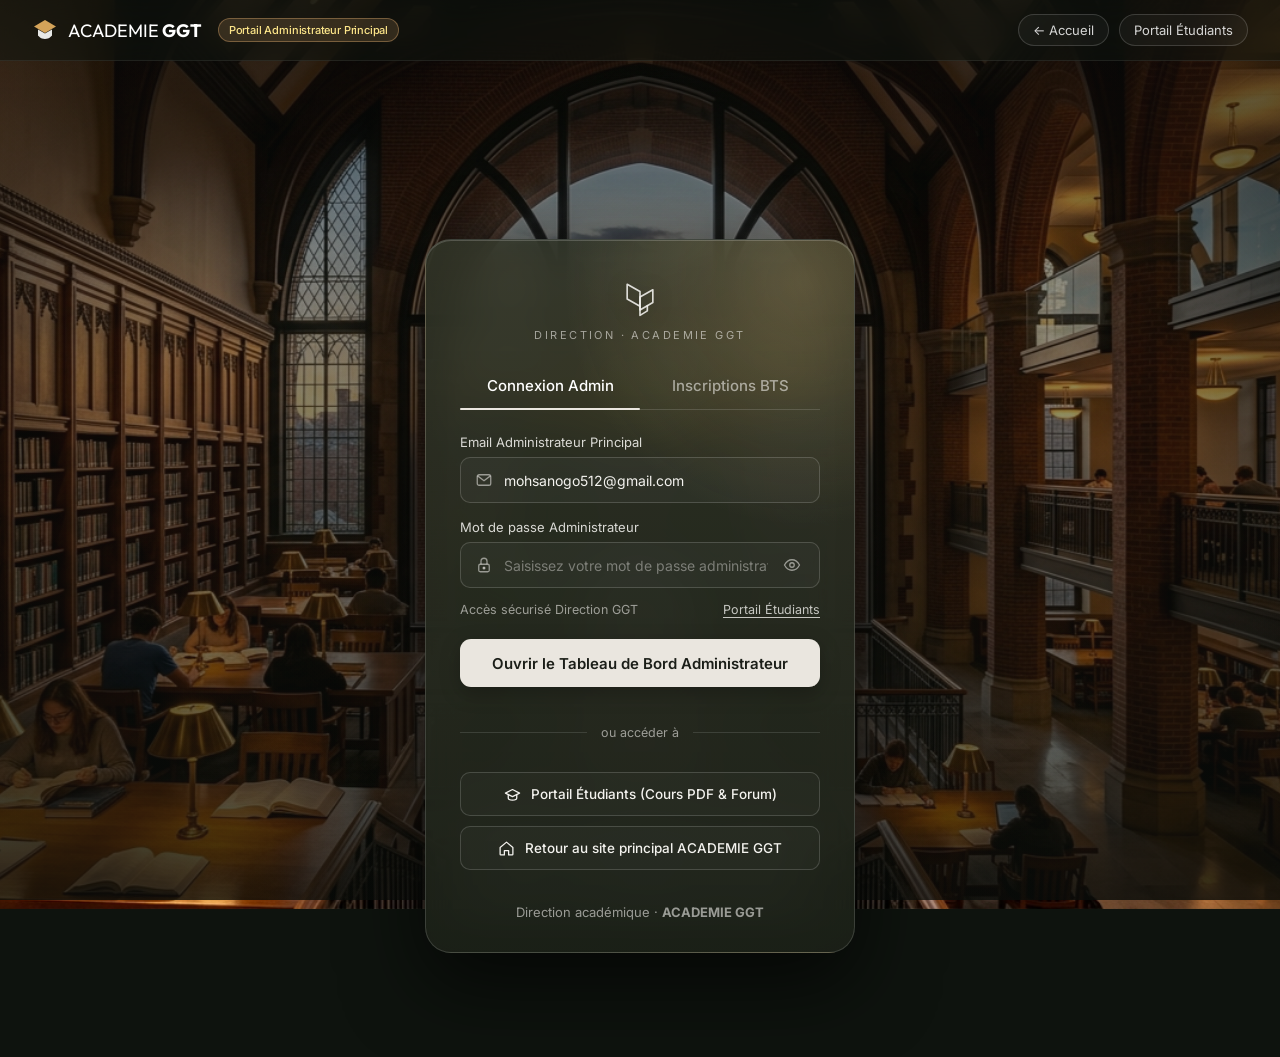
==== commit 0375ba29: "feat(supabase): integration complete Supabase Cloud PostgreSQL + Storage pour Netlify" ====
--- a/admin.html
+++ b/admin.html
@@ -242,6 +242,11 @@
                 </svg>
                 <input type="text" id="adminSearchInput" placeholder="Rechercher un étudiant, école, ID..." />
               </div>
+
+              <button type="button" class="pinen-btn-outline" id="openSupabaseModalBtn" style="padding:8px 13px;border-radius:999px;font-size:12px;display:inline-flex;align-items:center;gap:6px;white-space:nowrap" title="Configurer ou vérifier la base de données Cloud Supabase">
+                <span id="sbStatusDot" style="width:8px;height:8px;border-radius:50%;background:#f59e0b;display:inline-block"></span>
+                <span id="sbStatusLabel">Base Cloud Supabase</span>
+              </button>
 
               <button type="button" class="pinen-icon-circle" id="topMailBtn" title="Ouvrir la Boîte Mail du Site">
                 <span class="pinen-notif-dot" id="mailNotifDot" style="display:none"></span>
@@ -623,9 +628,57 @@
       </div>
     </section>
 
+    <!-- ═══════════════════════════════════════════════════════════════════
+         MODALE DE CONFIGURATION CLOUD SUPABASE (POSTGRESQL + STORAGE)
+         ═══════════════════════════════════════════════════════════════════ -->
+    <div id="supabaseConfigModal" style="display:none;position:fixed;inset:0;z-index:9999;background:rgba(15,23,42,0.68);backdrop-filter:blur(8px);align-items:center;justify-content:center;padding:18px">
+      <div style="background:#ffffff;color:#0f172a;width:100%;max-width:600px;border-radius:22px;padding:26px 28px;box-shadow:0 25px 60px rgba(0,0,0,0.35);border:1px solid #e2e8f0;max-height:92vh;overflow-y:auto">
+        <div style="display:flex;justify-content:space-between;align-items:flex-start;gap:12px;margin-bottom:14px">
+          <div>
+            <span style="display:inline-block;padding:4px 10px;border-radius:999px;background:#dcfce7;color:#15803d;font-size:11px;font-weight:700;letter-spacing:0.04em;margin-bottom:6px">SUPABASE POSTGRESQL CLOUD · GRATUIT & ILLIMITÉ DANS LE TEMPS</span>
+            <h3 style="font-family:'Outfit',sans-serif;font-size:21px;color:#0f172a;margin:0">Connexion à la Base de Données Supabase</h3>
+          </div>
+          <button type="button" id="closeSupabaseModalBtn" style="background:#f1f5f9;border:none;width:34px;height:34px;border-radius:50%;font-size:18px;cursor:pointer;color:#475569">×</button>
+        </div>
+
+        <p style="font-size:13.5px;color:#475569;line-height:1.55;margin-bottom:16px">
+          Reliez votre site Netlify à votre projet <strong>Supabase</strong> pour synchroniser en temps réel toutes les inscriptions étudiantes, les identifiants mensuels, les cours PDF et le forum entre tous les téléphones et votre ordinateur.
+        </p>
+
+        <div style="background:#f8fafc;border:1px solid #cbd5e1;border-radius:14px;padding:14px 16px;margin-bottom:16px;font-size:12.5px;color:#334155;line-height:1.6">
+          <strong style="color:#0f172a;display:block;margin-bottom:6px">Étapes rapides (2 minutes sur <a href="https://supabase.com/dashboard" target="_blank" rel="noopener" style="color:#1d4ed8;text-decoration:underline">supabase.com</a>) :</strong>
+          1. Créez un projet gratuit sur Supabase puis ouvrez <strong>SQL Editor → New Query</strong>.<br>
+          2. Cliquez sur <button type="button" id="copySqlSchemaBtn" style="padding:3px 9px;border-radius:6px;border:1px solid #0284c7;background:#e0f2fe;color:#0369a1;font-weight:700;cursor:pointer;font-size:11.5px">📋 Copier le Script SQL des Tables</button>, collez-le dans Supabase et cliquez sur <strong>Run</strong>.<br>
+          3. Allez dans <strong>Project Settings → API</strong> et collez ci-dessous votre <strong>Project URL</strong> et votre clé <strong>anon public</strong>.
+        </div>
+
+        <form id="supabaseConfigForm" class="pinen-form" style="gap:12px">
+          <div>
+            <label style="display:block;font-size:12.5px;font-weight:700;color:#1e293b;margin-bottom:5px">1. Supabase Project URL</label>
+            <input type="url" id="sbInputUrl" placeholder="https://xxxxxxxxxxxx.supabase.co" required style="width:100%" />
+          </div>
+          <div>
+            <label style="display:block;font-size:12.5px;font-weight:700;color:#1e293b;margin-bottom:5px">2. Supabase API Key (anon / public)</label>
+            <input type="text" id="sbInputKey" placeholder="eyJhbGciOiJIUzI1NiIsInR5cCI6IkpXVCJ9..." required style="width:100%;font-family:monospace;font-size:12px" />
+          </div>
+
+          <div id="sbTestResult" style="display:none;padding:11px 14px;border-radius:11px;font-size:13px;line-height:1.45"></div>
+
+          <div style="display:flex;gap:10px;flex-wrap:wrap;margin-top:6px">
+            <button type="submit" class="pinen-btn-green" id="sbSaveAndTestBtn" style="flex:1;justify-content:center">
+              ⚡ Tester & Activer Supabase Cloud
+            </button>
+            <button type="button" class="pinen-btn-danger" id="sbDisconnectBtn" style="padding:10px 14px">
+              Déconnecter
+            </button>
+          </div>
+        </form>
+      </div>
+    </div>
+
   </main>
 
-  <script src="ggt-data.js?v=20261021_1"></script>
+  <script src="ggt-data.js?v=20261026_1"></script>
   <script>
     const API = (location.protocol === 'file:') ? 'http://localhost:5000' : '';
     const FEE_PER_STUDENT = GGT.FEE; // 10 000 FCFA par personne
@@ -1454,7 +1507,7 @@
       });
     }
 
-    window.selectMail = (id) => {
+    window.selectMail = async (id) => {
       selectedMailId = id;
       const db = getLocalDB();
       const mails = db.mailbox || [];
@@ -1462,6 +1515,12 @@
       if (m && m.unread) {
         m.unread = false;
         saveLocalDB(db);
+        try {
+          await fetch(`${API}/api/admin/mailbox/${id}/read`, {
+            method: 'POST',
+            headers: { 'X-Admin-Password': adminPwd }
+          });
+        } catch (_) {}
       }
       // Mise à jour fluide sans recharger tout le dashboard
       document.querySelectorAll('.pinen-mail-item').forEach(el => {
@@ -1743,6 +1802,93 @@
       renderStudents(db.students || []);
     });
 
+    // ── CONFIGURATION & ÉTAT EN DIRECT DE LA BASE CLOUD SUPABASE ──
+    function refreshSupabaseBadge() {
+      const dot = document.getElementById('sbStatusDot');
+      const lbl = document.getElementById('sbStatusLabel');
+      const btn = document.getElementById('openSupabaseModalBtn');
+      if (!dot || !lbl) return;
+      if (GGT.SUPABASE && GGT.SUPABASE.isConfigured()) {
+        dot.style.background = '#16a34a';
+        dot.style.boxShadow = '0 0 0 3px rgba(22,163,74,0.22)';
+        lbl.textContent = 'Supabase Cloud : Connecté';
+        if (btn) btn.style.borderColor = '#86efac';
+      } else {
+        dot.style.background = '#f59e0b';
+        dot.style.boxShadow = 'none';
+        lbl.textContent = 'Connecter Supabase Cloud';
+        if (btn) btn.style.borderColor = '';
+      }
+    }
+    refreshSupabaseBadge();
+
+    const sbModal = document.getElementById('supabaseConfigModal');
+    document.getElementById('openSupabaseModalBtn')?.addEventListener('click', () => {
+      const cfg = GGT.SUPABASE.getConfig();
+      document.getElementById('sbInputUrl').value = cfg.url || '';
+      document.getElementById('sbInputKey').value = cfg.anonKey || '';
+      document.getElementById('sbTestResult').style.display = 'none';
+      if (sbModal) sbModal.style.display = 'flex';
+    });
+
+    document.getElementById('closeSupabaseModalBtn')?.addEventListener('click', () => {
+      if (sbModal) sbModal.style.display = 'none';
+    });
+    sbModal?.addEventListener('click', (e) => {
+      if (e.target === sbModal) sbModal.style.display = 'none';
+    });
+
+    document.getElementById('copySqlSchemaBtn')?.addEventListener('click', async () => {
+      try {
+        const res = await fetch('supabase_schema.sql');
+        const sqlText = await res.text();
+        await navigator.clipboard.writeText(sqlText);
+        showNotice('<strong>Script SQL copié !</strong> Collez-le dans <em>Supabase → SQL Editor → New Query</em> puis cliquez sur <strong>Run</strong>.', 'ok');
+      } catch (_) {
+        showNotice('Ouvrez le fichier <code>supabase_schema.sql</code> à la racine du projet et copiez son contenu dans Supabase SQL Editor.', 'ok');
+      }
+    });
+
+    document.getElementById('supabaseConfigForm')?.addEventListener('submit', async (e) => {
+      e.preventDefault();
+      const url = document.getElementById('sbInputUrl').value.trim();
+      const key = document.getElementById('sbInputKey').value.trim();
+      const resBox = document.getElementById('sbTestResult');
+      const btn = document.getElementById('sbSaveAndTestBtn');
+      btn.disabled = true;
+      btn.textContent = 'Vérification de la base Supabase...';
+      resBox.style.display = 'block';
+      resBox.style.background = '#f1f5f9';
+      resBox.style.color = '#334155';
+      resBox.textContent = 'Connexion à votre instance PostgreSQL Supabase en cours...';
+
+      const check = await GGT.SUPABASE.testConnection(url, key);
+      btn.disabled = false;
+      btn.textContent = '⚡ Tester & Activer Supabase Cloud';
+
+      if (check.ok) {
+        GGT.SUPABASE.setConfig(url, key);
+        refreshSupabaseBadge();
+        resBox.style.background = '#dcfce7';
+        resBox.style.color = '#14532d';
+        resBox.innerHTML = `<strong>✓ ${esc(check.message)}</strong><br>Toutes vos inscriptions, validations et publications sont désormais synchronisées sur Supabase.`;
+        showNotice('<strong>Base Cloud Supabase connectée avec succès !</strong> Synchronisation en direct activée.', 'ok');
+        await loadDashboard();
+      } else {
+        resBox.style.background = '#fee2e2';
+        resBox.style.color = '#7f1d1d';
+        resBox.innerHTML = `<strong>⚠ ${esc(check.error)}</strong>`;
+      }
+    });
+
+    document.getElementById('sbDisconnectBtn')?.addEventListener('click', () => {
+      GGT.SUPABASE.setConfig('', '');
+      refreshSupabaseBadge();
+      if (sbModal) sbModal.style.display = 'none';
+      showNotice('Connexion Supabase Cloud désactivée sur ce navigateur.', 'err');
+      loadDashboard();
+    });
+
     const doLogout = () => {
       sessionStorage.removeItem('ggt_admin_pwd');
       adminPwd = '';
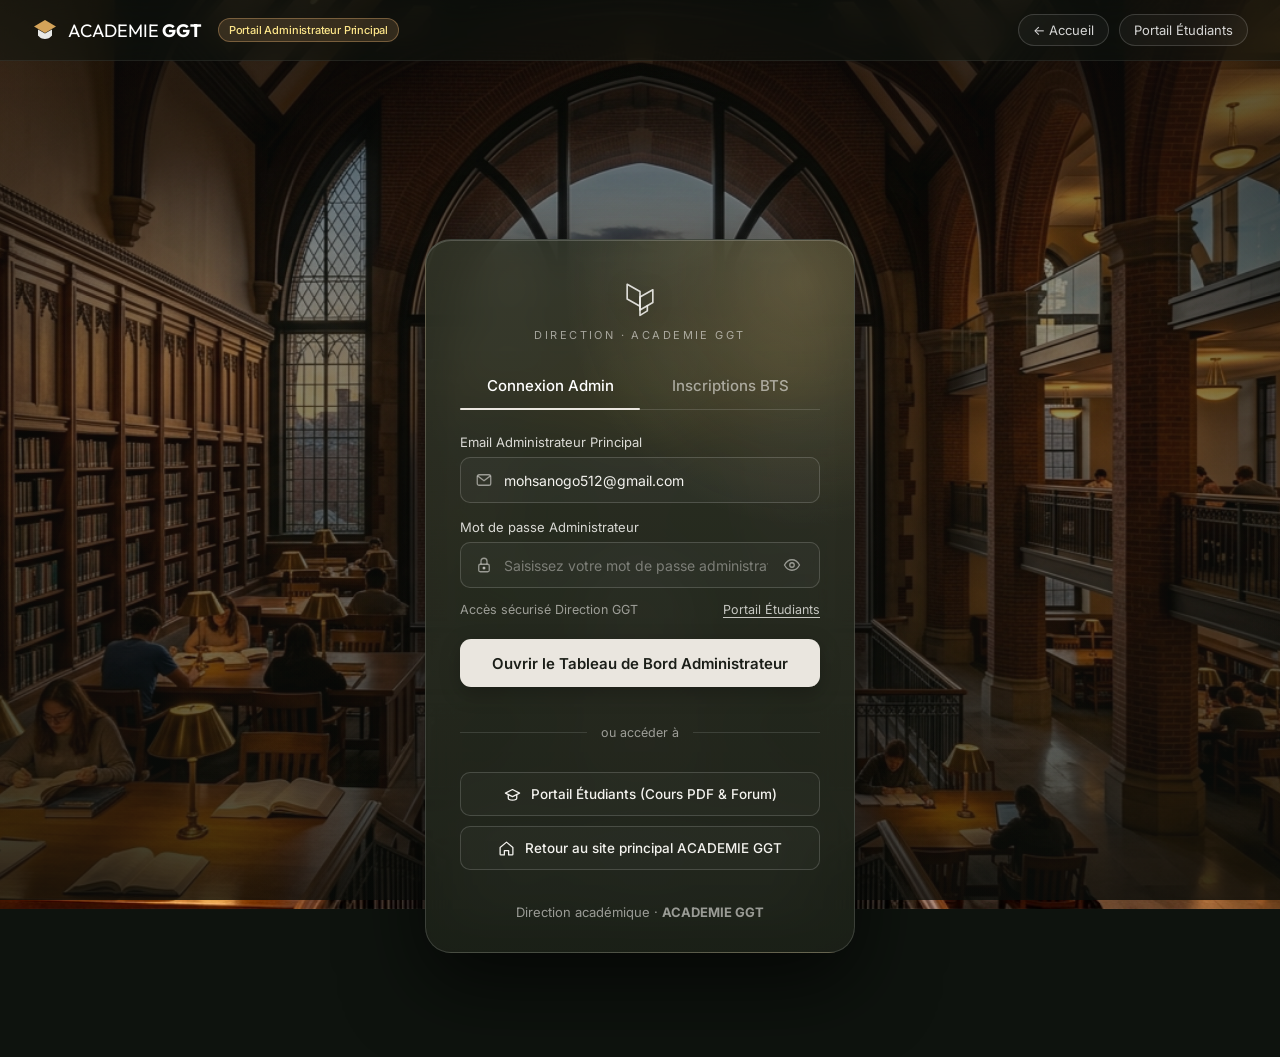
==== commit 479c84db: "chore(supabase): connexion permanente au projet Supabase rjzmxjgeylwobfybczrn" ====
--- a/admin.html
+++ b/admin.html
@@ -678,7 +678,7 @@
 
   </main>
 
-  <script src="ggt-data.js?v=20261026_1"></script>
+  <script src="ggt-data.js?v=20261026_2"></script>
   <script>
     const API = (location.protocol === 'file:') ? 'http://localhost:5000' : '';
     const FEE_PER_STUDENT = GGT.FEE; // 10 000 FCFA par personne
